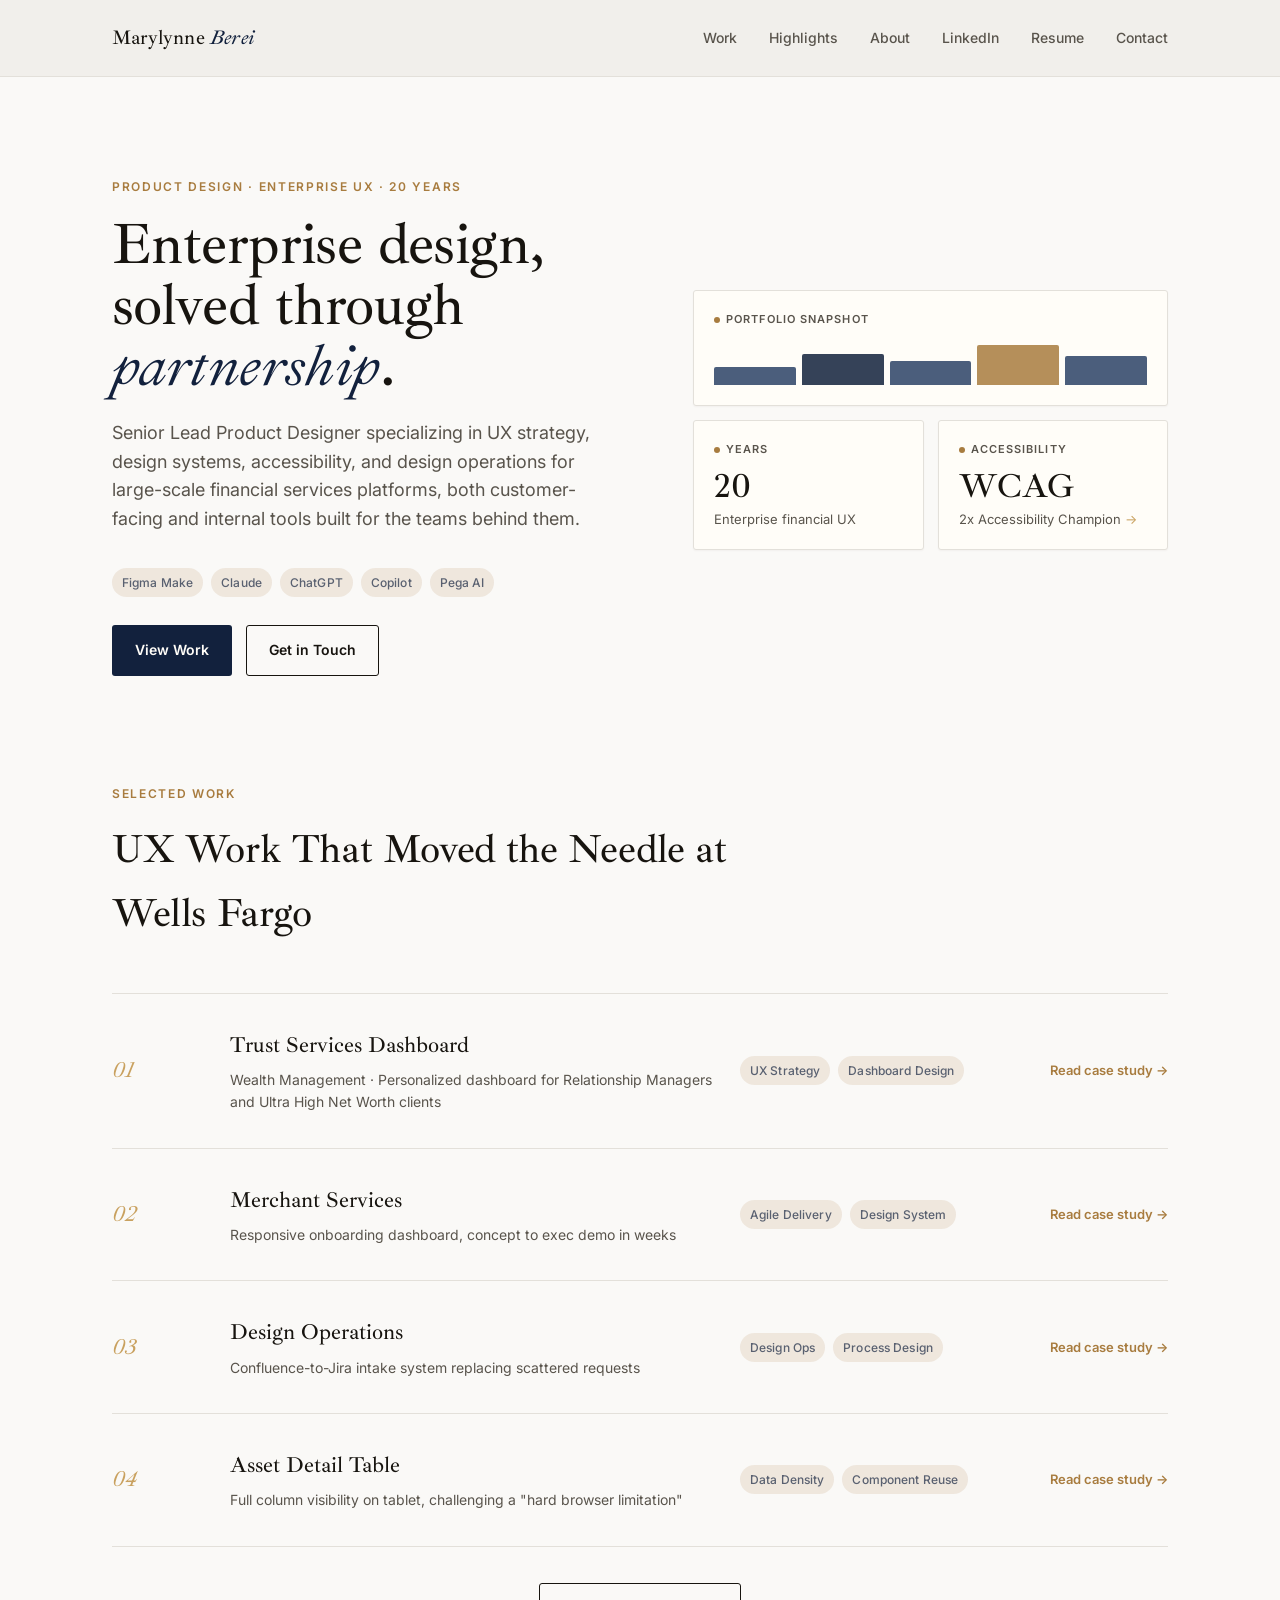
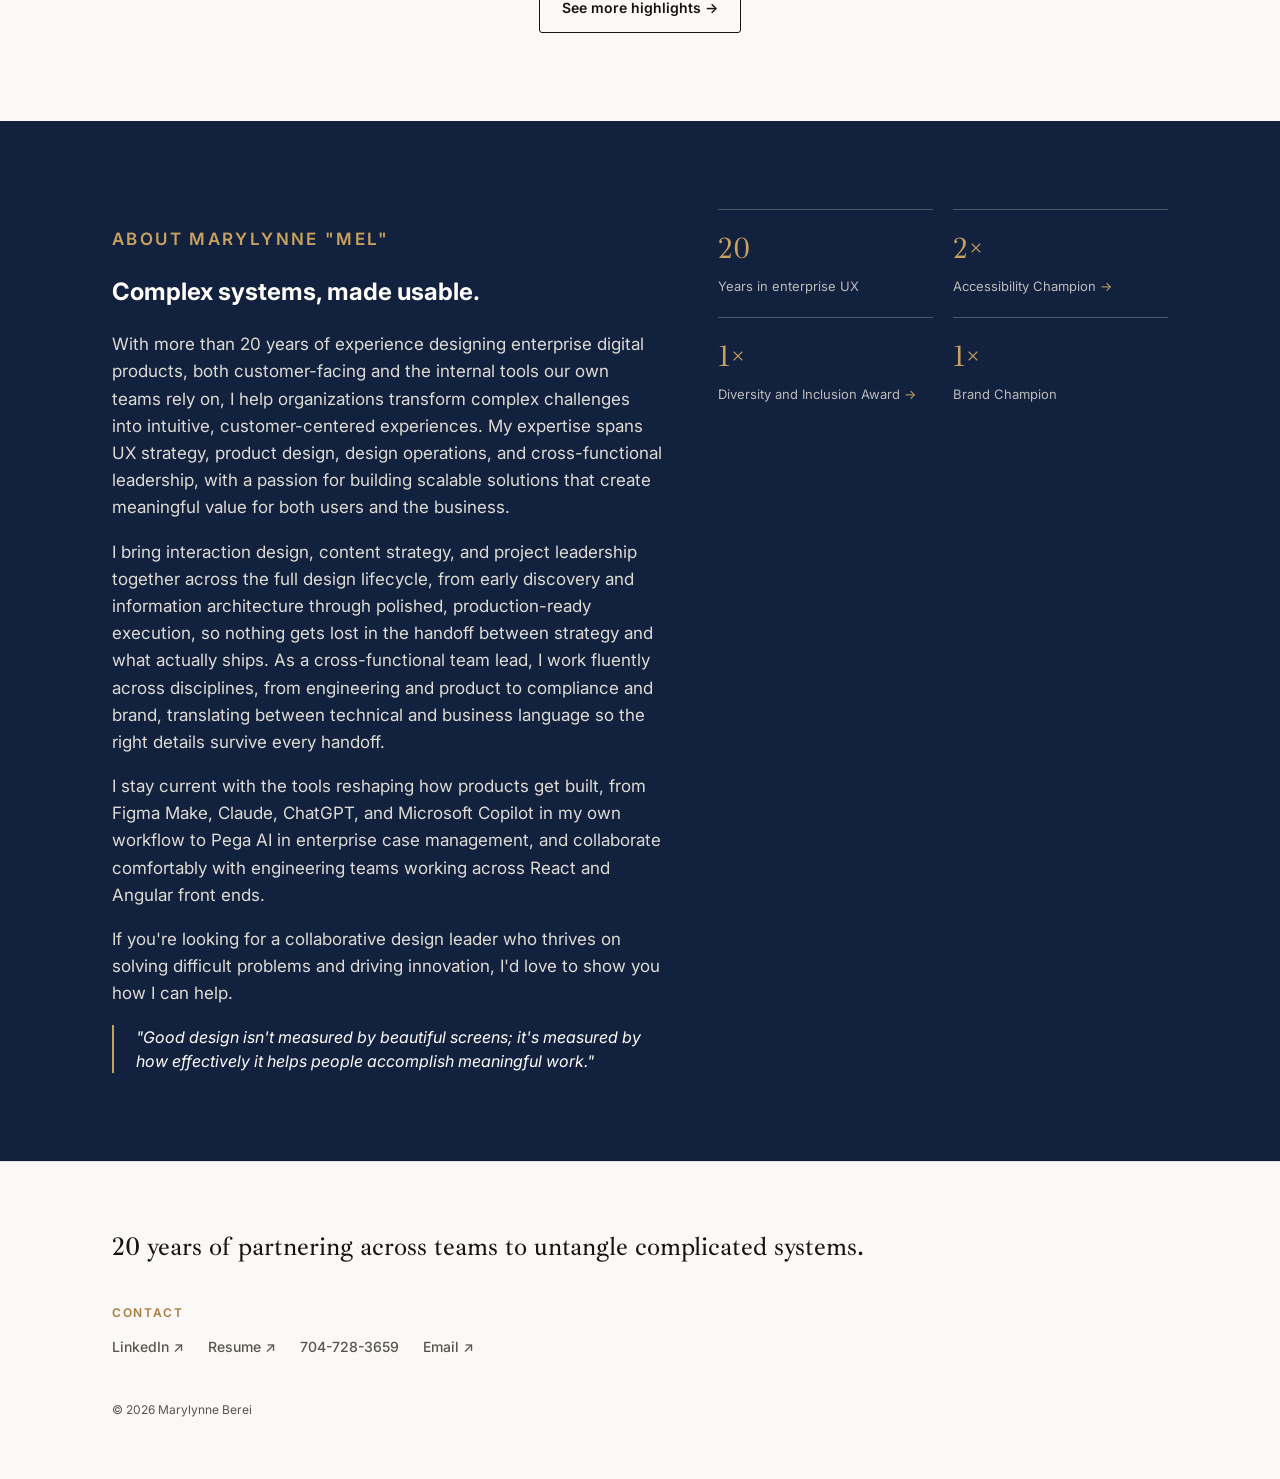
==== index.html @ a60753e9 "Add files via upload" ====
<!doctype html>
<html lang="en">
<head>
<meta charset="utf-8">
<meta name="viewport" content="width=device-width, initial-scale=1">
<title>Marylynne Berei · Product Design · Enterprise UX</title>
<meta name="description" content="Marylynne Berei, Senior Lead Product Designer, 20 years in enterprise financial services UX. Wells Fargo, design systems, accessibility, design operations.">
<link rel="stylesheet" href="styles.css">
<script data-goatcounter="https://melberei.goatcounter.com/count" async src="//gc.zgo.at/count.js"></script>
</head>
<body>

<header class="site-header">
  <div class="wrap">
    <a class="brand" href="index.html">Marylynne <span>Berei</span></a>
    <button class="nav-toggle" id="navToggle" aria-label="Toggle menu" aria-expanded="false">
      <span></span><span></span><span></span>
    </button>
    <nav>
      <ul class="nav">
        <li><a href="index.html#work">Work</a></li>
        <li><a href="more-work.html">Highlights</a></li>
        <li><a href="index.html#about">About</a></li>
        <li><a href="https://www.linkedin.com/in/melberei26" target="_blank" rel="noopener">LinkedIn</a></li>
        <li><a href="Berei-Resume-2026.pdf" target="_blank" rel="noopener">Resume</a></li>
        <li><a href="contact.html">Contact</a></li>
      </ul>
    </nav>
  </div>
</header>

<main>

  <section class="hero">
    <div class="wrap">
      <div>
        <p class="eyebrow hero-eyebrow">Product Design · Enterprise UX · 20 Years</p>
        <h1>Enterprise design, solved through <em>partnership</em>.</h1>
        <p class="lede">Senior Lead Product Designer specializing in UX strategy, design systems, accessibility, and design operations for large-scale financial services platforms, both customer-facing and internal tools built for the teams behind them.</p>
        <div style="display:flex; flex-wrap:wrap; gap:8px; margin-bottom:28px;">
          <span class="tag">Figma Make</span>
          <span class="tag">Claude</span>
          <span class="tag">ChatGPT</span>
          <span class="tag">Copilot</span>
          <span class="tag">Pega AI</span>
        </div>
        <div class="hero-actions">
          <a class="btn btn-primary" href="index.html#work">View Work</a>
          <a class="btn btn-ghost" href="mailto:melb122@gmail.com">Get in Touch</a>
        </div>
      </div>

      <div class="tile-board" aria-hidden="true">
        <div class="tile tile-wide">
          <div class="tile-label"><span class="tile-dot"></span> Portfolio Snapshot</div>
          <div class="tile-bars">
            <span></span><span></span><span></span><span></span><span></span>
          </div>
        </div>
        <div class="tile">
          <div class="tile-label"><span class="tile-dot"></span> Years</div>
          <div class="tile-stat">20</div>
          <div class="tile-sub">Enterprise financial UX</div>
        </div>
        <a class="tile" href="accessibility-champion.html" style="text-decoration:none; color:inherit; display:block;">
          <div class="tile-label"><span class="tile-dot"></span> Accessibility</div>
          <div class="tile-stat">WCAG</div>
          <div class="tile-sub">2x Accessibility Champion <span style="color:var(--brass-light);">→</span></div>
        </a>
      </div>
    </div>
  </section>

  <section id="work" style="padding-top:40px;">
    <div class="wrap">
      <div class="section-head">
        <p class="eyebrow">Selected Work</p>
        <h2>UX Work That Moved the Needle at Wells Fargo</h2>
      </div>

      <div class="work-list">
        <a class="work-row" href="ifs-dash.html">
          <span class="work-num">01</span>
          <span class="work-title">Trust Services Dashboard
            <small>Wealth Management · Personalized dashboard for Relationship Managers and Ultra High Net Worth clients</small>
          </span>
          <span class="work-tags">
            <span class="tag">UX Strategy</span>
            <span class="tag">Dashboard Design</span>
          </span>
          <span class="work-cta">Read case study →</span>
        </a>

        <a class="work-row" href="merchant-services.html">
          <span class="work-num">02</span>
          <span class="work-title">Merchant Services
            <small>Responsive onboarding dashboard, concept to exec demo in weeks</small>
          </span>
          <span class="work-tags">
            <span class="tag">Agile Delivery</span>
            <span class="tag">Design System</span>
          </span>
          <span class="work-cta">Read case study →</span>
        </a>

        <a class="work-row" href="design-ops.html">
          <span class="work-num">03</span>
          <span class="work-title">Design Operations
            <small>Confluence-to-Jira intake system replacing scattered requests</small>
          </span>
          <span class="work-tags">
            <span class="tag">Design Ops</span>
            <span class="tag">Process Design</span>
          </span>
          <span class="work-cta">Read case study →</span>
        </a>

        <a class="work-row" href="ifs-asset-table.html">
          <span class="work-num">04</span>
          <span class="work-title">Asset Detail Table
            <small>Full column visibility on tablet, challenging a "hard browser limitation"</small>
          </span>
          <span class="work-tags">
            <span class="tag">Data Density</span>
            <span class="tag">Component Reuse</span>
          </span>
          <span class="work-cta">Read case study →</span>
        </a>
      </div>

      <div style="text-align:center; margin-top:36px;">
        <a class="btn btn-ghost" href="more-work.html">See more highlights →</a>
      </div>
    </div>
  </section>

  <section class="about" id="about">
    <div class="wrap about-grid">
      <div>
        <p class="eyebrow">About Marylynne "Mel"</p>
        <h2>Complex systems, made usable.</h2>
        <p>With more than 20 years of experience designing enterprise digital products, both customer-facing and the internal tools our own teams rely on, I help organizations transform complex challenges into intuitive, customer-centered experiences. My expertise spans UX strategy, product design, design operations, and cross-functional leadership, with a passion for building scalable solutions that create meaningful value for both users and the business.</p>
        <p>I bring interaction design, content strategy, and project leadership together across the full design lifecycle, from early discovery and information architecture through polished, production-ready execution, so nothing gets lost in the handoff between strategy and what actually ships. As a cross-functional team lead, I work fluently across disciplines, from engineering and product to compliance and brand, translating between technical and business language so the right details survive every handoff.</p>
        <p>I stay current with the tools reshaping how products get built, from Figma Make, Claude, ChatGPT, and Microsoft Copilot in my own workflow to Pega AI in enterprise case management, and collaborate comfortably with engineering teams working across React and Angular front ends.</p>
        <p>If you're looking for a collaborative design leader who thrives on solving difficult problems and driving innovation, I'd love to show you how I can help.</p>
        <blockquote style="font-family:var(--font-body); font-style:italic; font-weight:400;">"Good design isn't measured by beautiful screens; it's measured by how effectively it helps people accomplish meaningful work."</blockquote>
      </div>
      <div class="stat-list">
        <div class="stat"><div class="num">20</div><div class="label">Years in enterprise UX</div></div>
        <div class="stat"><a href="accessibility-champion.html" style="text-decoration:none; color:inherit; display:block;"><div class="num">2×</div><div class="label">Accessibility Champion <span style="color:var(--brass-light);">→</span></div></a></div>
        <div class="stat"><a href="diversity-kitchen.html" style="text-decoration:none; color:inherit; display:block;"><div class="num">1×</div><div class="label">Diversity and Inclusion Award <span style="color:var(--brass-light);">→</span></div></a></div>
        <div class="stat"><div class="num">1×</div><div class="label">Brand Champion</div></div>
      </div>
    </div>
  </section>

</main>

<footer id="contact">
  <div class="wrap">
    <div class="footer-grid">
      <div class="footer-cta">
        <h3>20 years of partnering across teams to untangle complicated systems.</h3>
      </div>
      <div>
        <p class="eyebrow" style="margin-bottom:12px;">Contact</p>
        <ul class="footer-links">
          <li><a href="https://www.linkedin.com/in/melberei26" target="_blank" rel="noopener">LinkedIn ↗</a></li>
          <li><a href="Berei-Resume-2026.pdf" target="_blank" rel="noopener">Resume ↗</a></li>
          <li><a href="tel:+17047283659">704-728-3659</a></li>
          <li><a href="mailto:melb122@gmail.com">Email ↗</a></li>
        </ul>
      </div>
    </div>
    <p class="copyright">© 2026 Marylynne Berei</p>
  </div>
</footer>

<script>
  document.getElementById('navToggle').addEventListener('click', function() {
    var nav = document.querySelector('.nav');
    var isOpen = nav.classList.toggle('nav-open');
    this.classList.toggle('open', isOpen);
    this.setAttribute('aria-expanded', isOpen);
  });
</script>
</body>
</html>
---- styles.css ----
/* ===========================================================
   Marylynne Berei — Portfolio
   Palette: paper #F4EFE4, ink #2B2620, brass #A87C3F,
            brass-light #C9A15F, teal #1F5C57, teal-light #3D7A73
   Type: Ibarra Real Nova (display) + Inter (body/utility)
   =========================================================== */

@import url('https://fonts.googleapis.com/css2?family=Ibarra+Real+Nova:ital,wght@0,400;0,500;0,600;0,700;1,400;1,500&family=Inter:ital,wght@0,400;0,500;0,600;0,700;1,400&display=swap');

:root{
  --paper: #FAF9F7;
  --paper-deep: #F0EEEA;
  --ink: #17140F;
  --ink-soft: #59544C;
  --brass: #A87C3F;
  --brass-light: #C9A15F;
  --teal: #12213D;
  --teal-light: #2C4267;
  --hairline: #E3E0DA;
  --white: #FFFDF8;

  --font-display: 'Ibarra Real Nova', serif;
  --font-body: 'Inter', -apple-system, BlinkMacSystemFont, sans-serif;

  --radius: 3px;
  --max-w: 1120px;
}

*{ box-sizing: border-box; }

html{ scroll-behavior: smooth; }

body{
  margin: 0;
  background: var(--paper);
  color: var(--ink);
  font-family: var(--font-body);
  font-size: 16px;
  line-height: 1.6;
  -webkit-font-smoothing: antialiased;
}

a{ color: inherit; }

img{ max-width: 100%; display: block; }

.wrap{
  max-width: var(--max-w);
  margin: 0 auto;
  padding: 0 32px;
  width: 100%;
}

@media (max-width: 480px){
  .wrap{ padding: 0 20px; }
}

/* -------------------- Utility type -------------------- */

.eyebrow{
  font-family: var(--font-body);
  font-size: 12px;
  font-weight: 600;
  letter-spacing: 0.14em;
  text-transform: uppercase;
  color: var(--brass);
}

/* -------------------- Header -------------------- */

.site-header{
  position: sticky;
  top: 0;
  z-index: 50;
  background: rgba(240,238,234,0.92);
  backdrop-filter: saturate(140%) blur(6px);
  border-bottom: 1px solid var(--hairline);
}

.site-header .wrap{
  display: flex;
  align-items: center;
  justify-content: space-between;
  height: 76px;
}

.brand{
  font-family: var(--font-display);
  font-weight: 500;
  font-size: 20px;
  text-decoration: none;
  letter-spacing: 0.01em;
}

.brand span{ color: var(--teal); font-style: italic; }

.nav{
  display: flex;
  gap: 32px;
  list-style: none;
  margin: 0;
  padding: 0;
}

.nav a{
  text-decoration: none;
  font-size: 14px;
  font-weight: 500;
  color: var(--ink-soft);
  border-bottom: 1px solid transparent;
  padding-bottom: 3px;
  transition: color .15s ease, border-color .15s ease;
}

.nav a:hover, .nav a.active{
  color: var(--teal);
  border-bottom-color: var(--brass);
}

.nav-toggle{
  display: none;
  flex-direction: column;
  justify-content: center;
  gap: 5px;
  width: 32px;
  height: 32px;
  background: none;
  border: none;
  cursor: pointer;
  padding: 0;
}

.nav-toggle span{
  display: block;
  height: 2px;
  width: 100%;
  background: var(--ink);
  border-radius: 2px;
  transition: transform .2s ease, opacity .2s ease;
}

.nav-toggle.open span:nth-child(1){ transform: translateY(7px) rotate(45deg); }
.nav-toggle.open span:nth-child(2){ opacity: 0; }
.nav-toggle.open span:nth-child(3){ transform: translateY(-7px) rotate(-45deg); }

@media (max-width: 760px){
  .nav-toggle{ display: flex; }

  .nav{
    display: none;
    position: absolute;
    top: 76px;
    left: 0;
    right: 0;
    flex-direction: column;
    gap: 0;
    background: var(--paper);
    padding: 8px 32px 20px;
    border-bottom: 1px solid var(--hairline);
    box-shadow: 0 16px 32px -16px rgba(23,20,15,0.2);
  }

  .nav.nav-open{ display: flex; }

  .nav li{ width: 100%; }

  .nav a{
    display: block;
    padding: 15px 0;
    border-bottom: 1px solid var(--hairline);
    font-size: 15px;
  }

  .nav li:last-child a{ border-bottom: none; }
}

/* -------------------- Hero -------------------- */

.hero{
  padding: 88px 0 56px;
  position: relative;
  overflow: hidden;
}

.hero .wrap{
  display: grid;
  grid-template-columns: 1.05fr 0.95fr;
  gap: 56px;
  align-items: center;
}

@media (max-width: 900px){
  .hero .wrap{ grid-template-columns: 1fr; }
  .hero{ padding: 56px 0 64px; }
}

.hero-eyebrow{ margin-bottom: 18px; }

.hero h1{
  font-family: var(--font-display);
  font-weight: 500;
  font-size: clamp(38px, 5.2vw, 58px);
  line-height: 1.05;
  margin: 0 0 22px;
  letter-spacing: -0.01em;
}

.hero h1 em{
  font-style: italic;
  color: var(--teal);
  font-weight: 400;
}

.hero p.lede{
  font-size: 18px;
  color: var(--ink-soft);
  max-width: 46ch;
  margin: 0 0 34px;
}

.hero-actions{
  display: flex;
  gap: 14px;
  flex-wrap: wrap;
}

.btn{
  display: inline-flex;
  align-items: center;
  gap: 8px;
  padding: 13px 22px;
  border-radius: var(--radius);
  font-size: 14px;
  font-weight: 600;
  text-decoration: none;
  border: 1px solid transparent;
  transition: transform .15s ease, background .15s ease, border-color .15s ease;
}

.btn-primary{
  background: var(--teal);
  color: var(--white);
}
.btn-primary:hover{ background: var(--teal-light); transform: translateY(-1px); }

.btn-ghost{
  border-color: var(--ink);
  color: var(--ink);
}
.btn-ghost:hover{ border-color: var(--brass); color: var(--brass); transform: translateY(-1px); }

/* -------------------- Dashboard tile motif -------------------- */

.tile-board{
  position: relative;
  display: grid;
  grid-template-columns: repeat(2, 1fr);
  gap: 14px;
}

.tile{
  background: var(--white);
  border: 1px solid var(--hairline);
  border-radius: var(--radius);
  padding: 20px;
  box-shadow: 0 1px 2px rgba(43,38,32,0.04);
}

.tile-wide{ grid-column: span 2; }

.tile .tile-label{
  font-size: 11px;
  font-weight: 600;
  letter-spacing: 0.1em;
  text-transform: uppercase;
  color: var(--ink-soft);
  margin-bottom: 10px;
  display: flex;
  align-items: center;
  gap: 6px;
}

.tile .tile-dot{
  width: 6px; height: 6px; border-radius: 50%;
  background: var(--brass);
  display: inline-block;
}

.tile .tile-stat{
  font-family: var(--font-display);
  font-size: 34px;
  line-height: 1;
  font-weight: 500;
  color: var(--ink);
}

.tile .tile-sub{
  font-size: 13px;
  color: var(--ink-soft);
  margin-top: 6px;
}

.tile-bars{
  display: flex;
  align-items: flex-end;
  gap: 6px;
  height: 44px;
  margin-top: 12px;
}
.tile-bars span{
  flex: 1;
  background: var(--teal-light);
  border-radius: 2px 2px 0 0;
  opacity: 0.85;
}

.tile:nth-child(1) .tile-bars span:nth-child(1){ height: 40%; }
.tile:nth-child(1) .tile-bars span:nth-child(2){ height: 70%; background: var(--teal); }
.tile:nth-child(1) .tile-bars span:nth-child(3){ height: 55%; }
.tile:nth-child(1) .tile-bars span:nth-child(4){ height: 90%; background: var(--brass); }
.tile:nth-child(1) .tile-bars span:nth-child(5){ height: 65%; }

/* -------------------- Section shell -------------------- */

section{ padding: 88px 0; }

.section-head{
  max-width: 640px;
  margin: 0 0 48px;
}

.section-head h2{
  font-family: var(--font-display);
  font-weight: 500;
  font-size: clamp(28px, 3.4vw, 40px);
  margin: 14px 0 0;
  letter-spacing: -0.01em;
}

/* -------------------- Work grid -------------------- */

.work-list{
  display: flex;
  flex-direction: column;
  border-top: 1px solid var(--hairline);
}

.work-row{
  display: grid;
  grid-template-columns: 90px 1fr 260px 140px;
  gap: 28px;
  align-items: center;
  padding: 34px 0;
  border-bottom: 1px solid var(--hairline);
  text-decoration: none;
  color: inherit;
  transition: background .15s ease;
}

.work-row:hover{ background: var(--paper-deep); }

.work-num{
  font-family: var(--font-display);
  font-style: italic;
  color: var(--brass-light);
  font-size: 22px;
}

.work-title{
  font-family: var(--font-display);
  font-size: 22px;
  font-weight: 500;
}

.work-title small{
  display: block;
  font-family: var(--font-body);
  font-weight: 400;
  font-size: 14px;
  color: var(--ink-soft);
  margin-top: 6px;
}

.work-tags{
  display: flex;
  flex-wrap: wrap;
  gap: 8px;
}

.tag{
  font-size: 12px;
  font-weight: 500;
  letter-spacing: 0.01em;
  color: rgba(18,33,61,0.68);
  background: rgba(168,124,63,0.14);
  border-radius: 20px;
  padding: 5px 10px;
}

.work-cta{
  justify-self: end;
  font-size: 13px;
  font-weight: 600;
  color: var(--brass);
}

@media (max-width: 760px){
  .work-row{ grid-template-columns: 1fr; gap: 8px; padding: 26px 0; }
  .work-cta{ justify-self: start; }
}

/* -------------------- About -------------------- */

.about{
  background: var(--teal);
  color: var(--paper);
}

.about .eyebrow{ color: var(--brass-light); }

.about h2{ color: var(--white); }

.about-grid{
  display: grid;
  grid-template-columns: 1.1fr 0.9fr;
  gap: 56px;
  align-items: start;
}

@media (max-width: 900px){
  .about-grid{ grid-template-columns: 1fr; }
}

.about p{
  font-size: 17px;
  color: rgba(244,239,228,0.9);
}

.about blockquote{
  margin: 0;
  padding-left: 22px;
  border-left: 2px solid var(--brass-light);
  font-family: var(--font-display);
  font-style: italic;
  font-size: 16px;
  line-height: 1.5;
  color: var(--white);
}

.stat-list{
  display: grid;
  grid-template-columns: 1fr 1fr;
  gap: 20px;
}

.stat{
  border-top: 1px solid rgba(244,239,228,0.25);
  padding-top: 14px;
}

.stat .num{
  font-family: var(--font-display);
  font-size: 30px;
  color: var(--brass-light);
}

.stat .label{
  font-size: 13px;
  color: rgba(244,239,228,0.75);
  margin-top: 4px;
}

/* -------------------- Footer -------------------- */

footer{
  padding: 56px 0 48px;
  border-top: 1px solid var(--hairline);
}

.footer-grid{
  display: flex;
  justify-content: space-between;
  align-items: flex-end;
  flex-wrap: wrap;
  gap: 24px;
}

.footer-cta h3{
  font-family: var(--font-display);
  font-weight: 500;
  font-size: 26px;
  margin: 8px 0 0;
}

.footer-links{
  display: flex;
  gap: 24px;
  list-style: none;
  padding: 0;
  margin: 0;
}

.footer-links a{
  text-decoration: none;
  font-size: 14px;
  font-weight: 500;
  color: var(--ink-soft);
}
.footer-links a:hover{ color: var(--teal); }

.copyright{
  margin-top: 40px;
  font-size: 12px;
  color: var(--ink-soft);
}

/* -------------------- Case study page -------------------- */

.cs-hero{
  padding: 64px 0 48px;
  border-bottom: 1px solid var(--hairline);
}

.cs-hero .eyebrow{ margin-bottom: 16px; }

.cs-hero h1{
  font-family: var(--font-display);
  font-weight: 500;
  font-size: clamp(32px, 4.6vw, 48px);
  margin: 0 0 20px;
  max-width: 18ch;
}

.cs-meta{
  display: flex;
  gap: 40px;
  flex-wrap: wrap;
  margin-top: 32px;
}

.cs-meta div{ min-width: 120px; }

.cs-meta .label{
  font-size: 11px;
  font-weight: 600;
  letter-spacing: 0.08em;
  text-transform: uppercase;
  color: var(--ink-soft);
  margin-bottom: 6px;
}

.cs-meta .value{
  font-size: 15px;
  font-weight: 500;
}

.cs-body{
  max-width: 720px;
  margin: 0 auto;
  padding: 56px 32px;
}

@media (max-width: 480px){
  .cs-body{ padding: 40px 20px; }
}

.cs-body h2{
  font-family: var(--font-display);
  font-weight: 500;
  font-size: 26px;
  margin: 44px 0 16px;
}

.cs-body h2:first-child{ margin-top: 0; }

.highlight-heading{
  font-family: var(--font-display);
  font-weight: 500;
  font-size: 26px;
  margin: 64px 0 6px;
}

.highlight-subtitle{
  font-size: 15px;
  font-weight: 600;
  color: var(--ink);
  margin: 0 0 16px;
  line-height: 1.4;
}

@media (max-width: 640px){
  .highlight-heading{ margin-top: 48px; font-size: 23px; }
  .cs-body p{ font-size: 16px; line-height: 1.7; }
}

/* -------------------- Numbered process blocks -------------------- */

.pb-grid{
  display: flex;
  flex-direction: column;
  gap: 24px;
}

.pb-block{
  background: var(--white);
  border: 1px solid var(--hairline);
  border-radius: var(--radius);
  padding: 28px 26px;
  box-shadow: 0 4px 14px -10px rgba(23,20,15,0.15);
  margin: 0;
}

.pb-num{
  font-family: var(--font-display);
  font-style: italic;
  font-weight: 500;
  font-size: 32px;
  color: var(--brass-light);
  line-height: 1;
  margin-bottom: 14px;
}

.pb-content h2{
  font-family: var(--font-display);
  font-weight: 500;
  font-size: 22px;
  margin: 0 0 14px;
}

.pb-content p{
  font-size: 15.5px;
  color: var(--ink-soft);
  line-height: 1.7;
  margin: 0 0 16px;
}

.pb-content p:last-child{ margin-bottom: 0; }

@media (max-width: 760px){
  .pb-grid{ grid-template-columns: 1fr; gap: 20px; }
  .pb-num{ font-size: 28px; }
}

.cs-body p{
  font-size: 17px;
  color: var(--ink-soft);
  margin: 0 0 18px;
}

.pull-tile{
  background: var(--white);
  border: 1px solid var(--hairline);
  border-left: 3px solid var(--brass);
  border-radius: var(--radius);
  padding: 24px 26px;
  margin: 32px 0;
}

.pull-tile .tile-label{
  font-size: 11px;
  font-weight: 600;
  letter-spacing: 0.1em;
  text-transform: uppercase;
  color: var(--teal);
  margin-bottom: 8px;
}

.pull-tile p{ margin: 0; color: var(--ink); font-size: 16px; }

.cs-nav{
  display: flex;
  justify-content: space-between;
  padding: 40px 0 80px;
  border-top: 1px solid var(--hairline);
  margin-top: 40px;
}

.cs-nav a{
  text-decoration: none;
  font-weight: 600;
  font-size: 14px;
  color: var(--teal);
}

/* -------------------- Case study images -------------------- */

.cs-figure{
  margin: 36px 0;
}

.cs-figure img{
  width: 100%;
  border: 1px solid var(--hairline);
  border-radius: var(--radius);
  box-shadow: 0 12px 32px -18px rgba(23,20,15,0.35);
}

.cs-figure .caption{
  font-size: 13px;
  color: var(--ink-soft);
  margin-top: 10px;
}

.cs-detail-grid{
  display: grid;
  grid-template-columns: repeat(3, 1fr);
  gap: 16px;
  margin: 32px 0;
}

.cs-detail-grid figure{
  margin: 0;
}

.cs-detail-grid img{
  width: 100%;
  border: 1px solid var(--hairline);
  border-radius: var(--radius);
  box-shadow: 0 6px 16px -10px rgba(23,20,15,0.3);
}

.cs-detail-grid figcaption{
  font-size: 12px;
  color: var(--ink-soft);
  margin-top: 8px;
  text-align: center;
}

@media (max-width: 640px){
  .cs-detail-grid{ grid-template-columns: 1fr 1fr; }
}

/* -------------------- Tools used -------------------- */

.tools-used{
  margin: 40px 0 8px;
}

.tools-used .tile-label{
  font-size: 11px;
  font-weight: 600;
  letter-spacing: 0.1em;
  text-transform: uppercase;
  color: var(--ink-soft);
  margin-bottom: 16px;
}

.tools-row{
  display: flex;
  flex-wrap: wrap;
  gap: 14px;
}

.tools-row .tool-chip{
  display: flex;
  align-items: center;
  gap: 10px;
  background: var(--white);
  border: 1px solid var(--hairline);
  border-radius: 30px;
  padding: 8px 16px 8px 10px;
}

.tools-row .tool-chip img{
  width: 22px;
  height: 22px;
  object-fit: contain;
}

.tools-row .tool-chip span{
  font-size: 13px;
  font-weight: 500;
  color: var(--ink);
}

/* -------------------- Reduced motion -------------------- */

@media (prefers-reduced-motion: reduce){
  html{ scroll-behavior: auto; }
  *{ transition: none !important; }
}

/* -------------------- Focus visibility -------------------- */

a:focus-visible, button:focus-visible{
  outline: 2px solid var(--brass);
  outline-offset: 3px;
}
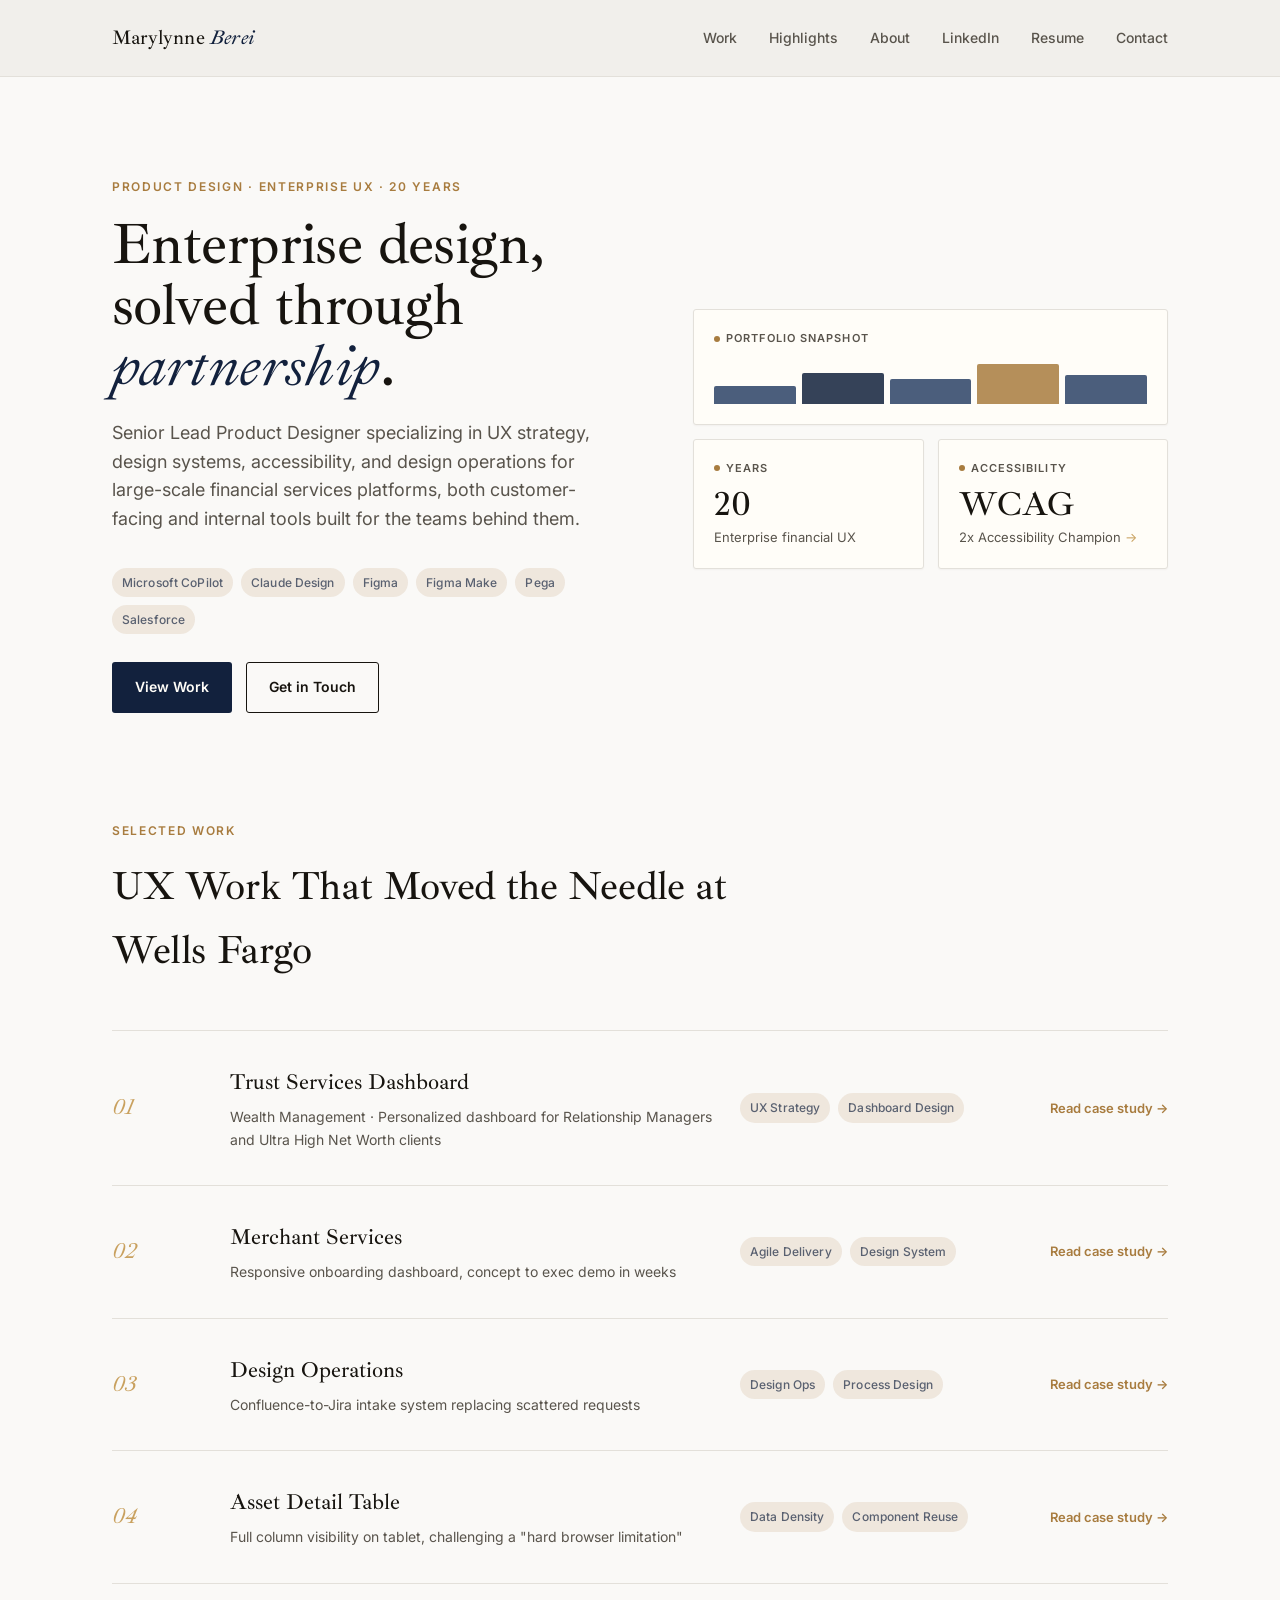
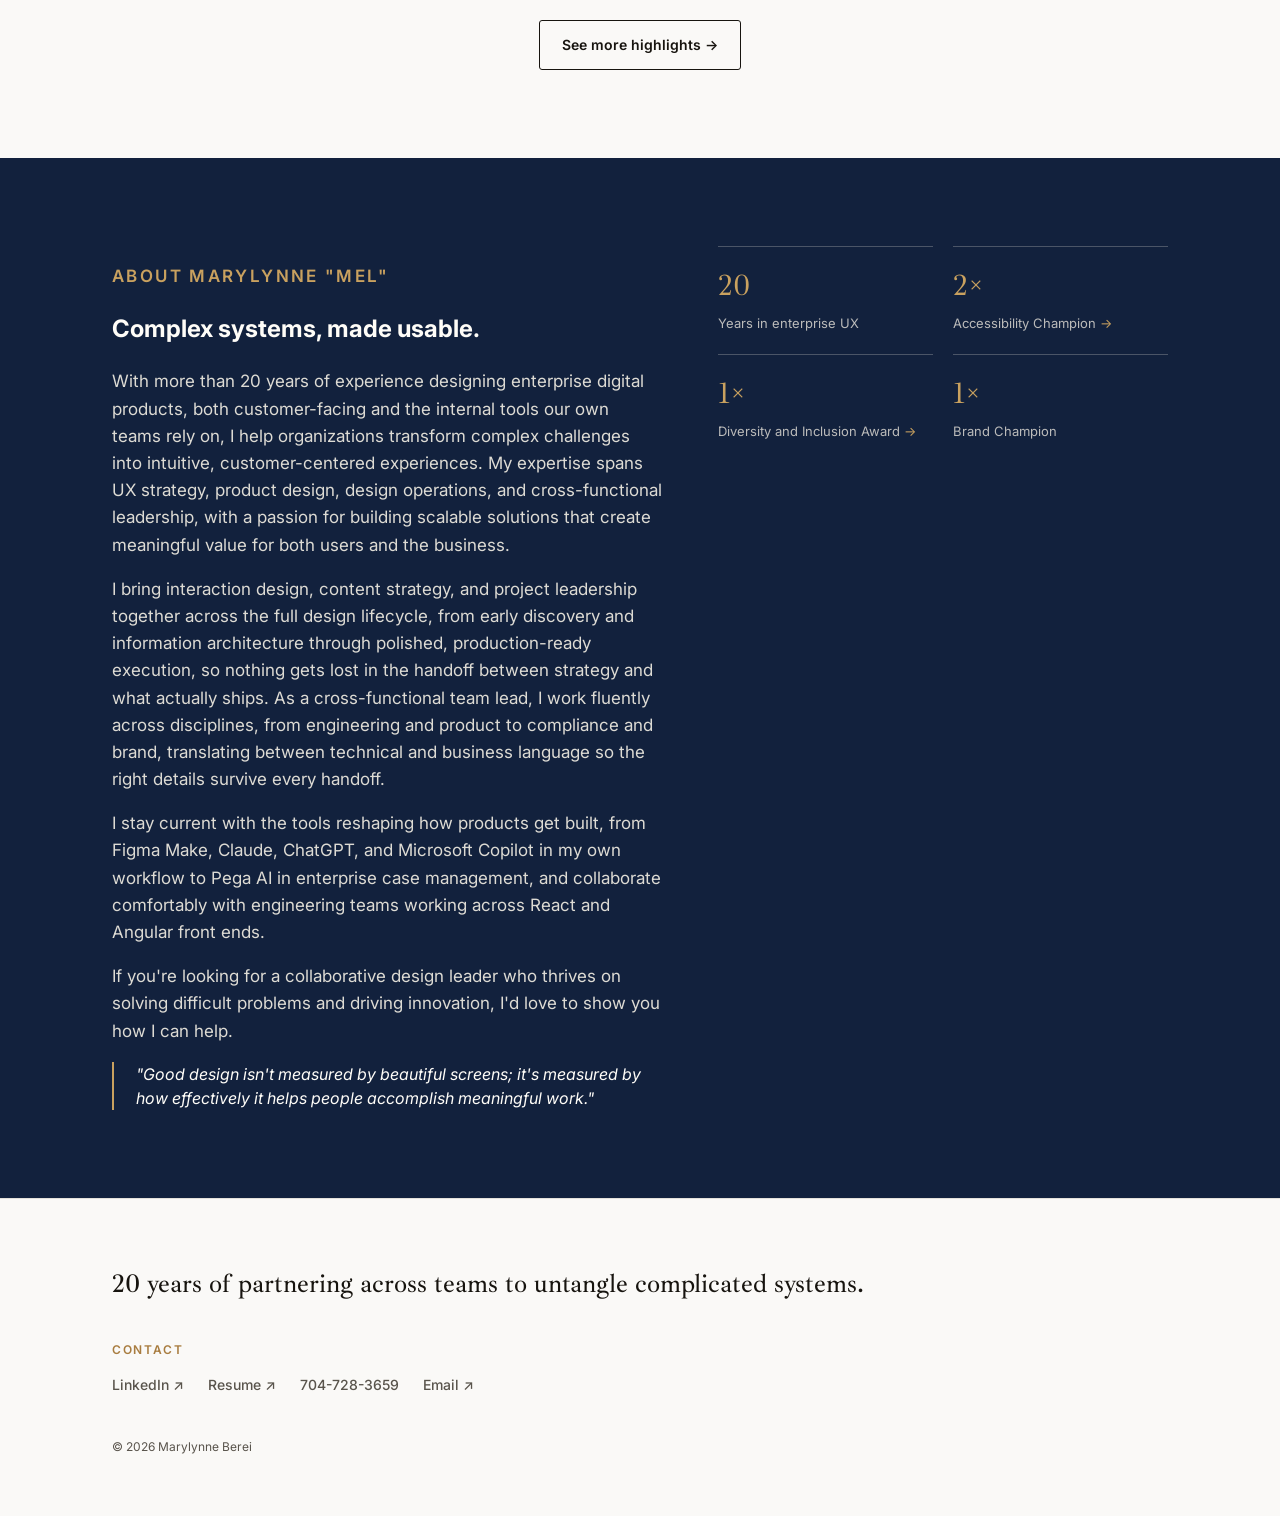
==== commit 3ce4d265: "Add files via upload" ====
--- a/index.html
+++ b/index.html
@@ -38,11 +38,12 @@
         <h1>Enterprise design, solved through <em>partnership</em>.</h1>
         <p class="lede">Senior Lead Product Designer specializing in UX strategy, design systems, accessibility, and design operations for large-scale financial services platforms, both customer-facing and internal tools built for the teams behind them.</p>
         <div style="display:flex; flex-wrap:wrap; gap:8px; margin-bottom:28px;">
+          <span class="tag">Microsoft CoPilot</span>
+          <span class="tag">Claude Design</span>
+          <span class="tag">Figma</span>
           <span class="tag">Figma Make</span>
-          <span class="tag">Claude</span>
-          <span class="tag">ChatGPT</span>
-          <span class="tag">Copilot</span>
-          <span class="tag">Pega AI</span>
+          <span class="tag">Pega</span>
+          <span class="tag">Salesforce</span>
         </div>
         <div class="hero-actions">
           <a class="btn btn-primary" href="index.html#work">View Work</a>
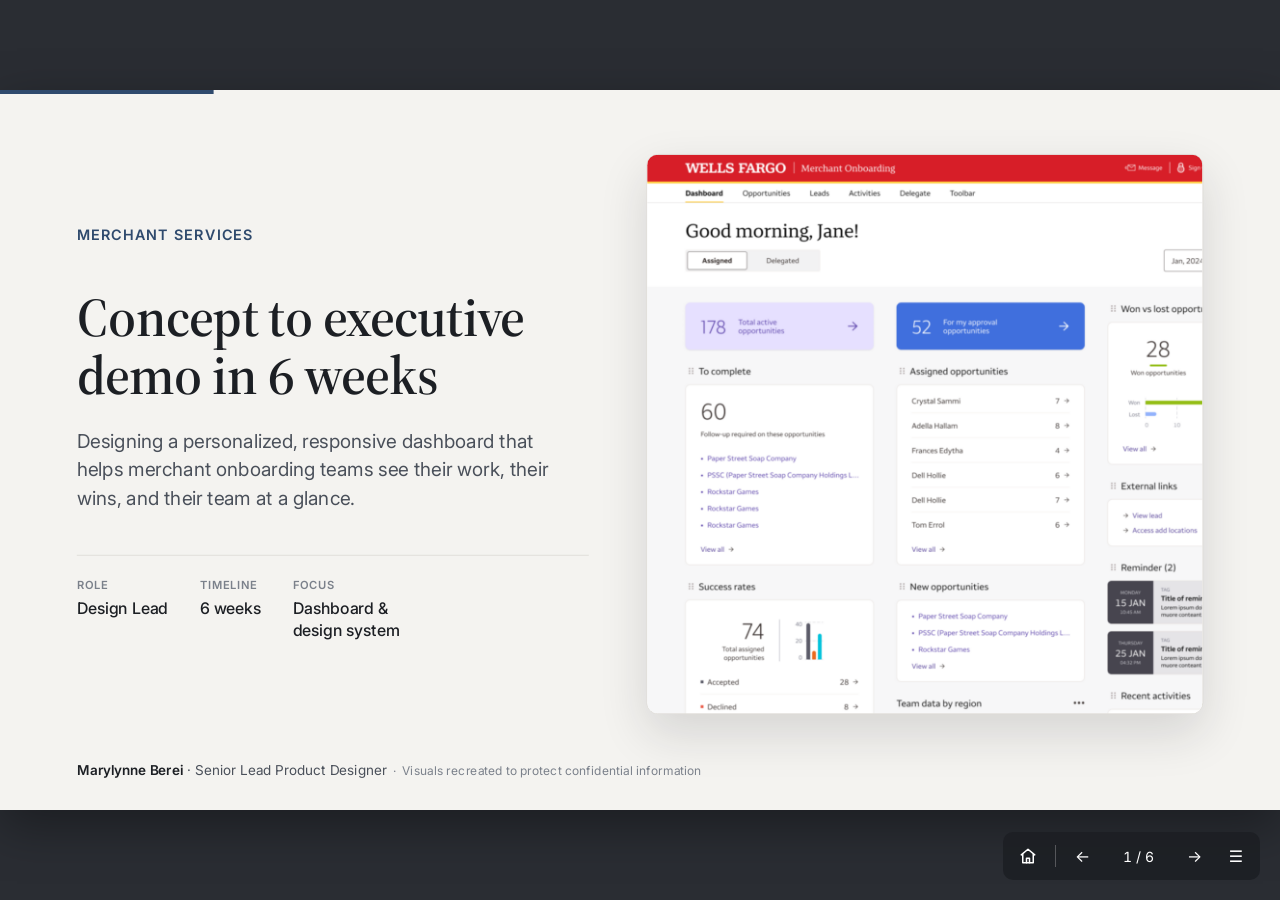
==== commit 00348536: "Add files via upload" ====
--- a/index.html
+++ b/index.html
@@ -3,187 +3,634 @@
 <head>
 <meta charset="utf-8">
 <meta name="viewport" content="width=device-width, initial-scale=1">
-<title>Marylynne Berei · Product Design · Enterprise UX</title>
-<meta name="description" content="Marylynne Berei, Senior Lead Product Designer, 20 years in enterprise financial services UX. Wells Fargo, design systems, accessibility, design operations.">
-<link rel="stylesheet" href="styles.css">
-<script data-goatcounter="https://melberei.goatcounter.com/count" async src="//gc.zgo.at/count.js"></script>
+<title>Merchant Services Case Study · Marylynne Berei</title>
+<link rel="preconnect" href="https://fonts.googleapis.com">
+<link rel="preconnect" href="https://fonts.gstatic.com" crossorigin>
+<link href="https://fonts.googleapis.com/css2?family=Inter:wght@400;500;600;700&family=Source+Serif+4:opsz,wght@8..60,500;8..60,600&display=swap" rel="stylesheet">
+<style>
+  :root {
+    --bg: #f4f3f0;
+    --surface: #ffffff;
+    --ink: #1c1f24;
+    --ink-soft: #4a505a;
+    --ink-faint: #7b818b;
+    --line: #dcdad4;
+    --accent: #2f4a6d;
+    --accent-soft: #e6ebf2;
+    --stage-w: 1600px;
+    --stage-h: 900px;
+  }
+  * { box-sizing: border-box; margin: 0; padding: 0; }
+  html, body { height: 100%; }
+  body {
+    background: #2a2d33;
+    color: var(--ink);
+    font-family: "Inter", system-ui, sans-serif;
+    overflow: hidden;
+    -webkit-font-smoothing: antialiased;
+  }
+
+  /* ---------- Stage: fixed 16:9 canvas scaled to fit any screen ---------- */
+  .viewport {
+    position: fixed; inset: 0;
+    overflow: hidden;
+  }
+  .stage {
+    width: var(--stage-w); height: var(--stage-h);
+    background: var(--bg);
+    position: absolute; left: 50%; top: 50%;
+    transform-origin: center center;
+    transform: translate(-50%, -50%);
+    box-shadow: 0 20px 60px rgba(0,0,0,.35);
+    overflow: hidden;
+  }
+  .slide {
+    position: absolute; inset: 0;
+    padding: 80px 96px 96px;
+    opacity: 0; visibility: hidden;
+    transition: opacity .35s ease;
+  }
+  .slide.active { opacity: 1; visibility: visible; }
+
+  /* ---------- Shared slide elements ---------- */
+  .eyebrow {
+    font-size: 18px; font-weight: 600; letter-spacing: .08em;
+    text-transform: uppercase; color: var(--accent);
+  }
+  h1, h2 {
+    font-family: "Source Serif 4", Georgia, serif;
+    font-weight: 600; color: var(--ink); letter-spacing: -.01em;
+  }
+  .footnote {
+    position: absolute; left: 96px; bottom: 40px;
+    font-size: 15px; color: var(--ink-faint);
+  }
+
+  /* ---------- Slide 1: Title ---------- */
+  .title-slide { display: grid; grid-template-columns: 640px 1fr; gap: 72px; align-items: center; }
+  .title-slide .brand { display: flex; align-items: center; gap: 20px; margin-bottom: 56px; }
+  .title-slide .brand img { height: 64px; width: auto; display: block; }
+  .title-slide .brand .divider { width: 1px; height: 40px; background: var(--line); }
+  .title-slide h1 { font-size: 68px; line-height: 1.06; margin: 18px 0 28px; }
+  .title-slide .sub { font-size: 24px; line-height: 1.5; color: var(--ink-soft); max-width: 600px; }
+  .meta {
+    display: grid; grid-template-columns: repeat(3, auto); gap: 40px;
+    margin-top: 52px; padding-top: 28px; border-top: 1px solid var(--line);
+    justify-content: start;
+  }
+  .meta dt { font-size: 14px; font-weight: 600; letter-spacing: .06em; text-transform: uppercase; color: var(--ink-faint); margin-bottom: 8px; }
+  .meta dd { font-size: 20px; font-weight: 500; color: var(--ink); line-height: 1.35; }
+  .hero-shot {
+    background: var(--surface);
+    border: 1px solid var(--line);
+    border-radius: 14px;
+    box-shadow: 0 24px 60px rgba(28,31,36,.14);
+    height: 700px; overflow: hidden;
+  }
+  .hero-shot img { width: 100%; display: block; }
+  .presenter { font-size: 17px; color: var(--ink-soft); }
+  .presenter strong { color: var(--ink); font-weight: 600; }
+
+
+  /* ---------- Shared content-slide layout ---------- */
+  .slide-head { margin-bottom: 44px; }
+  .slide-head h2 { font-size: 52px; line-height: 1.1; margin-top: 14px; max-width: 1200px; }
+  .card {
+    background: var(--surface); border: 1px solid var(--line);
+    border-radius: 14px; padding: 30px 34px;
+  }
+  .card h3 {
+    font-size: 15px; font-weight: 600; letter-spacing: .06em;
+    text-transform: uppercase; color: var(--ink-faint); margin-bottom: 18px;
+  }
+  .chips { display: flex; flex-wrap: wrap; gap: 10px; }
+  .chip {
+    font-size: 19px; font-weight: 500; color: var(--ink);
+    background: var(--bg); border: 1px solid var(--line);
+    padding: 9px 16px; border-radius: 999px;
+  }
+  .chip.me { background: var(--accent); border-color: var(--accent); color: #fff; }
+  .ticks { list-style: none; display: grid; gap: 14px; }
+  .ticks li { font-size: 20px; line-height: 1.4; color: var(--ink); padding-left: 30px; position: relative; }
+  .ticks li::before {
+    content: ""; position: absolute; left: 0; top: 9px;
+    width: 12px; height: 12px; border-radius: 3px; background: var(--accent);
+  }
+
+  /* ---------- Slide 2: Context ---------- */
+  .context-grid { display: grid; grid-template-columns: 1fr 1fr; gap: 24px; }
+  .context-grid .stack { display: grid; gap: 24px; align-content: start; }
+  .timeline { margin-top: 28px; position: relative; display: grid; grid-template-columns: repeat(4, 1fr); }
+  .timeline::before {
+    content: ""; position: absolute; left: 10px; right: 10px; top: 9px;
+    height: 2px; background: var(--line);
+  }
+  .tl-step { position: relative; padding-right: 24px; }
+  .tl-step .dot {
+    width: 20px; height: 20px; border-radius: 50%;
+    background: var(--surface); border: 3px solid var(--accent);
+    position: relative; margin-bottom: 16px;
+  }
+  .tl-step.end .dot { background: var(--accent); }
+  .tl-step .when { font-size: 15px; font-weight: 600; letter-spacing: .05em; text-transform: uppercase; color: var(--accent); margin-bottom: 6px; }
+  .tl-step .what { font-size: 19px; line-height: 1.4; color: var(--ink); }
+
+
+  /* ---------- Slide 3: Problem ---------- */
+  .problem-grid { display: grid; grid-template-columns: 640px 1fr; gap: 64px; align-items: start; }
+  .shot {
+    position: relative; background: var(--surface);
+    border: 1px solid var(--line); border-radius: 14px;
+    box-shadow: 0 24px 60px rgba(28,31,36,.14);
+    height: 600px; overflow: hidden;
+  }
+  .shot .frame { position: relative; }
+  .shot img { width: 100%; display: block; }
+  .shot-label { display: flex; align-items: center; gap: 14px; margin-bottom: 14px; font-size: 17px; color: var(--ink-soft); }
+  .tag {
+    background: var(--ink); color: #fff;
+    font-size: 14px; font-weight: 600; letter-spacing: .08em; text-transform: uppercase;
+    padding: 7px 12px; border-radius: 6px;
+  }
+  .pin {
+    position: absolute; transform: translate(-50%, -50%);
+    width: 34px; height: 34px; border-radius: 50%;
+    background: var(--accent); color: #fff; border: 3px solid #fff;
+    box-shadow: 0 4px 12px rgba(28,31,36,.3);
+    display: grid; place-items: center;
+    font-size: 16px; font-weight: 700;
+  }
+  .pains { list-style: none; display: grid; gap: 26px; counter-reset: pain; }
+  .pains li { display: grid; grid-template-columns: 44px 1fr; gap: 18px; align-items: start; }
+  .pains .num {
+    width: 40px; height: 40px; border-radius: 50%;
+    background: var(--accent); color: #fff;
+    display: grid; place-items: center; font-size: 18px; font-weight: 700;
+  }
+  .pains strong { display: block; font-size: 23px; font-weight: 600; color: var(--ink); margin-bottom: 4px; }
+  .pains p { font-size: 19px; line-height: 1.45; color: var(--ink-soft); }
+  .quote-line {
+    margin-top: 34px; padding-top: 24px; border-top: 1px solid var(--line);
+    font-family: "Source Serif 4", Georgia, serif; font-size: 25px; line-height: 1.4; color: var(--ink);
+  }
+
+
+  /* ---------- Slide 4: Business decision ---------- */
+  .lede { font-size: 22px; line-height: 1.5; color: var(--ink-soft); max-width: 1180px; margin-top: -22px; margin-bottom: 34px; }
+  .options { display: grid; grid-template-columns: 1fr 1fr; gap: 24px; }
+  .option { position: relative; }
+  .option.chosen { border: 2px solid var(--accent); box-shadow: 0 18px 44px rgba(47,74,109,.16); }
+  .option h4 { font-size: 26px; font-weight: 600; color: var(--ink); margin-bottom: 18px; }
+  .option .pill {
+    position: absolute; right: 28px; top: 28px;
+    font-size: 13px; font-weight: 700; letter-spacing: .08em; text-transform: uppercase;
+    padding: 6px 12px; border-radius: 999px;
+  }
+  .option.chosen .pill { background: var(--accent); color: #fff; }
+  .option.alt .pill { background: var(--bg); color: var(--ink-faint); border: 1px solid var(--line); }
+  .option.alt h4 { color: var(--ink-soft); }
+  .marks { list-style: none; display: grid; gap: 12px; }
+  .marks li { font-size: 20px; line-height: 1.4; padding-left: 34px; position: relative; color: var(--ink); }
+  .marks li::before { position: absolute; left: 0; top: 0; font-weight: 700; font-size: 20px; }
+  .marks.yes li::before { content: "\2713"; color: var(--accent); }
+  .marks.no li { color: var(--ink-soft); }
+  .marks.no li::before { content: "\2013"; color: var(--ink-faint); }
+  .flow { display: grid; grid-template-columns: 1fr 1fr 1fr; gap: 0; margin-top: 36px; padding-top: 28px; border-top: 1px solid var(--line); }
+  .flow-step { position: relative; padding: 0 40px 0 0; }
+  .flow-step:not(:last-child)::after {
+    content: "\2192"; position: absolute; right: 10px; top: 0;
+    font-size: 24px; color: var(--accent);
+  }
+  .flow-step .when { font-size: 15px; font-weight: 600; letter-spacing: .05em; text-transform: uppercase; color: var(--accent); margin-bottom: 6px; }
+  .flow-step .what { font-size: 19px; line-height: 1.4; color: var(--ink); }
+
+
+  /* ---------- Slide 5: Constraints ---------- */
+  .con-grid { display: grid; grid-template-columns: repeat(3, 1fr); gap: 22px; }
+  .con { padding: 26px 30px; }
+  .con .label { font-size: 14px; font-weight: 700; letter-spacing: .07em; text-transform: uppercase; color: var(--accent); margin-bottom: 10px; }
+  .con .hard { font-size: 22px; font-weight: 600; line-height: 1.3; color: var(--ink); margin-bottom: 12px; }
+  .con .how { font-size: 18px; line-height: 1.45; color: var(--ink-soft); padding-top: 12px; border-top: 1px solid var(--line); }
+  .signoff {
+    margin-top: 28px; display: flex; align-items: center; gap: 16px;
+    font-size: 20px; color: var(--ink);
+  }
+  .signoff .tag { flex: none; }
+
+
+  /* ---------- Slide 6: Setup (Confluence + Kanban mocks) ---------- */
+  .pipeline { display: flex; align-items: center; gap: 10px; margin: -14px 0 28px; flex-wrap: wrap; }
+  .pipeline .step { font-size: 17px; font-weight: 600; color: var(--ink); background: var(--surface); border: 1px solid var(--line); padding: 9px 16px; border-radius: 999px; }
+  .pipeline .step em { font-style: normal; display: inline-grid; place-items: center; width: 24px; height: 24px; border-radius: 50%; background: var(--accent); color: #fff; font-size: 13px; margin-right: 10px; vertical-align: 1px; }
+  .pipeline .arrow { color: var(--accent); font-size: 22px; }
+  .setup-grid { display: grid; grid-template-columns: 820px 1fr; gap: 24px; }
+  .win { background: var(--surface); border: 1px solid var(--line); border-radius: 12px; overflow: hidden; box-shadow: 0 18px 44px rgba(28,31,36,.12); height: 470px; display: flex; flex-direction: column; }
+  .win-bar { display: flex; align-items: center; gap: 10px; padding: 10px 14px; border-bottom: 1px solid var(--line); background: #fafaf8; font-size: 14px; color: var(--ink-soft); }
+  .win-bar .dots { display: flex; gap: 6px; }
+  .win-bar .dots i { width: 10px; height: 10px; border-radius: 50%; background: #d9d6cf; display: block; }
+  .win-bar b { color: var(--ink); font-weight: 600; }
+  .conf { display: grid; grid-template-columns: 230px 1fr; flex: 1; min-height: 0; }
+  .conf-side { background: #f6f7f9; border-right: 1px solid var(--line); padding: 16px 14px; font-size: 14.5px; }
+  .conf-side .space { display: flex; align-items: center; gap: 10px; font-weight: 700; color: var(--ink); margin-bottom: 14px; font-size: 15px; }
+  .conf-side .space span { width: 28px; height: 28px; border-radius: 6px; background: var(--accent); color: #fff; display: grid; place-items: center; font-size: 12px; }
+  .conf-side ul { list-style: none; display: grid; gap: 2px; }
+  .conf-side li { padding: 7px 10px; border-radius: 6px; color: var(--ink-soft); }
+  .conf-side li.on { background: var(--accent-soft); color: var(--accent); font-weight: 600; }
+  .conf-main { padding: 22px 26px; overflow: hidden; }
+  .conf-main .crumbs { font-size: 13px; color: var(--ink-faint); margin-bottom: 6px; }
+  .conf-main h5 { font-size: 24px; font-weight: 700; color: var(--ink); margin-bottom: 14px; }
+  .conf-row { display: grid; grid-template-columns: repeat(3, 1fr); gap: 10px; margin-bottom: 16px; }
+  .conf-tile { border: 1px solid var(--line); border-radius: 8px; padding: 10px 12px; font-size: 13.5px; color: var(--ink-soft); }
+  .conf-tile b { display: block; font-size: 15px; color: var(--ink); margin-bottom: 2px; }
+  .macro { border: 2px dashed #b9c5d6; border-radius: 10px; padding: 14px 16px; background: #f8fafc; }
+  .macro .mlabel { font-size: 12px; font-weight: 700; letter-spacing: .07em; text-transform: uppercase; color: var(--accent); margin-bottom: 10px; display: flex; justify-content: space-between; }
+  .macro .field { font-size: 14px; color: var(--ink-soft); margin-bottom: 8px; }
+  .macro .input { border: 1px solid var(--line); background: #fff; border-radius: 6px; padding: 8px 10px; font-size: 13.5px; color: var(--ink-faint); margin-top: 4px; }
+  .macro .btn { display: inline-block; margin-top: 4px; background: var(--accent); color: #fff; font-size: 13.5px; font-weight: 600; padding: 7px 14px; border-radius: 6px; }
+  .kanban { display: grid; grid-template-columns: repeat(4, 1fr); gap: 8px; padding: 14px; flex: 1; min-height: 0; background: #f6f7f9; }
+  .kcol h6 { font-size: 11.5px; font-weight: 700; letter-spacing: .06em; text-transform: uppercase; color: var(--ink-faint); margin: 2px 2px 8px; }
+  .kcard { background: #fff; border: 1px solid var(--line); border-radius: 7px; padding: 8px 9px; margin-bottom: 8px; font-size: 12.5px; line-height: 1.35; color: var(--ink); }
+  .kcard .k { display: flex; justify-content: space-between; margin-top: 6px; font-size: 11px; color: var(--ink-faint); }
+  .kcard .pri { font-weight: 700; }
+  .kcard .pri.h { color: #b4432f; } .kcard .pri.m { color: #9a6a12; }
+
+  /* ---------- Navigation chrome ---------- */
+  .progress { position: absolute; left: 0; top: 0; height: 5px; background: var(--accent); transition: width .35s ease; }
+  .controls {
+    position: fixed; right: 20px; bottom: 20px; z-index: 10;
+    display: flex; align-items: center; gap: 6px;
+    background: rgba(28,31,36,.86); color: #fff;
+    padding: 6px; border-radius: 10px;
+    font-size: 14px;
+  }
+  .controls button {
+    background: transparent; border: 0; color: #fff; cursor: pointer;
+    height: 36px; min-width: 36px; padding: 0 10px; border-radius: 7px;
+    font: inherit; font-size: 16px;
+  }
+  .controls button:hover, .controls button:focus-visible { background: rgba(255,255,255,.16); outline: none; }
+  .controls .sep { width: 1px; height: 22px; background: rgba(255,255,255,.25); margin: 0 2px; }
+  .controls .count { padding: 0 8px; font-variant-numeric: tabular-nums; min-width: 64px; text-align: center; }
+
+  .menu {
+    position: fixed; right: 20px; bottom: 72px; z-index: 11;
+    width: 320px; max-height: 70vh; overflow: auto;
+    background: #fff; color: var(--ink);
+    border-radius: 12px; box-shadow: 0 16px 48px rgba(0,0,0,.3);
+    padding: 8px; display: none;
+  }
+  .menu.open { display: block; }
+  .menu h3 { font-size: 13px; letter-spacing: .06em; text-transform: uppercase; color: var(--ink-faint); padding: 10px 12px 6px; }
+  .menu button {
+    display: flex; gap: 12px; width: 100%; text-align: left;
+    background: none; border: 0; padding: 10px 12px; border-radius: 8px;
+    font: inherit; font-size: 15px; color: var(--ink); cursor: pointer;
+  }
+  .menu button span { color: var(--ink-faint); min-width: 22px; font-variant-numeric: tabular-nums; }
+  .menu button:hover, .menu button:focus-visible { background: var(--accent-soft); outline: none; }
+  .menu button[aria-current="true"] { background: var(--accent-soft); font-weight: 600; }
+
+  @media print {
+    body { background: #fff; overflow: visible; }
+    .viewport { position: static; display: block; }
+    .stage { position: static; transform: none !important; box-shadow: none; overflow: visible; height: auto; background: none; }
+    .slide { position: relative; opacity: 1; visibility: visible; width: var(--stage-w); height: var(--stage-h); background: var(--bg); page-break-after: always; }
+    .controls, .menu, .progress { display: none; }
+    @page { size: 1600px 900px; margin: 0; }
+  }
+</style>
 </head>
 <body>
-
-<header class="site-header">
-  <div class="wrap">
-    <a class="brand" href="index.html">Marylynne <span>Berei</span></a>
-    <button class="nav-toggle" id="navToggle" aria-label="Toggle menu" aria-expanded="false">
-      <span></span><span></span><span></span>
-    </button>
-    <nav>
-      <ul class="nav">
-        <li><a href="index.html#work">Work</a></li>
-        <li><a href="more-work.html">Highlights</a></li>
-        <li><a href="index.html#about">About</a></li>
-        <li><a href="https://www.linkedin.com/in/melberei26" target="_blank" rel="noopener">LinkedIn</a></li>
-        <li><a href="Berei-Resume-2026.pdf" target="_blank" rel="noopener">Resume</a></li>
-        <li><a href="contact.html">Contact</a></li>
-      </ul>
-    </nav>
-  </div>
-</header>
-
-<main>
-
-  <section class="hero">
-    <div class="wrap">
-      <div>
-        <p class="eyebrow hero-eyebrow">Product Design · Enterprise UX · 20 Years</p>
-        <h1>Enterprise design, solved through <em>partnership</em>.</h1>
-        <p class="lede">Senior Lead Product Designer specializing in UX strategy, design systems, accessibility, and design operations for large-scale financial services platforms, both customer-facing and internal tools built for the teams behind them.</p>
-        <div style="display:flex; flex-wrap:wrap; gap:8px; margin-bottom:28px;">
-          <span class="tag">Microsoft CoPilot</span>
-          <span class="tag">Claude Design</span>
-          <span class="tag">Figma</span>
-          <span class="tag">Figma Make</span>
-          <span class="tag">Pega</span>
-          <span class="tag">Salesforce</span>
-        </div>
-        <div class="hero-actions">
-          <a class="btn btn-primary" href="index.html#work">View Work</a>
-          <a class="btn btn-ghost" href="mailto:melb122@gmail.com">Get in Touch</a>
-        </div>
-      </div>
-
-      <div class="tile-board" aria-hidden="true">
-        <div class="tile tile-wide">
-          <div class="tile-label"><span class="tile-dot"></span> Portfolio Snapshot</div>
-          <div class="tile-bars">
-            <span></span><span></span><span></span><span></span><span></span>
+<div class="viewport">
+  <main class="stage" id="stage">
+    <div class="progress" id="progress"></div>
+
+    <!-- ================= SLIDE 1: TITLE ================= -->
+    <section class="slide" data-title="Title">
+      <div class="title-slide">
+        <div>
+          <div class="brand">
+            <img src="wf-logo.png" alt="Wells Fargo" onerror="this.style.display='none'; this.nextElementSibling.style.display='none';">
+            <div class="divider"></div>
+            <div class="eyebrow">Merchant Services</div>
           </div>
-        </div>
-        <div class="tile">
-          <div class="tile-label"><span class="tile-dot"></span> Years</div>
-          <div class="tile-stat">20</div>
-          <div class="tile-sub">Enterprise financial UX</div>
-        </div>
-        <a class="tile" href="accessibility-champion.html" style="text-decoration:none; color:inherit; display:block;">
-          <div class="tile-label"><span class="tile-dot"></span> Accessibility</div>
-          <div class="tile-stat">WCAG</div>
-          <div class="tile-sub">2x Accessibility Champion <span style="color:var(--brass-light);">→</span></div>
-        </a>
-      </div>
-    </div>
-  </section>
-
-  <section id="work" style="padding-top:40px;">
-    <div class="wrap">
-      <div class="section-head">
-        <p class="eyebrow">Selected Work</p>
-        <h2>UX Work That Moved the Needle at Wells Fargo</h2>
-      </div>
-
-      <div class="work-list">
-        <a class="work-row" href="ifs-dash.html">
-          <span class="work-num">01</span>
-          <span class="work-title">Trust Services Dashboard
-            <small>Wealth Management · Personalized dashboard for Relationship Managers and Ultra High Net Worth clients</small>
-          </span>
-          <span class="work-tags">
-            <span class="tag">UX Strategy</span>
-            <span class="tag">Dashboard Design</span>
-          </span>
-          <span class="work-cta">Read case study →</span>
-        </a>
-
-        <a class="work-row" href="merchant-services.html">
-          <span class="work-num">02</span>
-          <span class="work-title">Merchant Services
-            <small>Responsive onboarding dashboard, concept to exec demo in weeks</small>
-          </span>
-          <span class="work-tags">
-            <span class="tag">Agile Delivery</span>
-            <span class="tag">Design System</span>
-          </span>
-          <span class="work-cta">Read case study →</span>
-        </a>
-
-        <a class="work-row" href="design-ops.html">
-          <span class="work-num">03</span>
-          <span class="work-title">Design Operations
-            <small>Confluence-to-Jira intake system replacing scattered requests</small>
-          </span>
-          <span class="work-tags">
-            <span class="tag">Design Ops</span>
-            <span class="tag">Process Design</span>
-          </span>
-          <span class="work-cta">Read case study →</span>
-        </a>
-
-        <a class="work-row" href="ifs-asset-table.html">
-          <span class="work-num">04</span>
-          <span class="work-title">Asset Detail Table
-            <small>Full column visibility on tablet, challenging a "hard browser limitation"</small>
-          </span>
-          <span class="work-tags">
-            <span class="tag">Data Density</span>
-            <span class="tag">Component Reuse</span>
-          </span>
-          <span class="work-cta">Read case study →</span>
-        </a>
-      </div>
-
-      <div style="text-align:center; margin-top:36px;">
-        <a class="btn btn-ghost" href="more-work.html">See more highlights →</a>
-      </div>
-    </div>
-  </section>
-
-  <section class="about" id="about">
-    <div class="wrap about-grid">
-      <div>
-        <p class="eyebrow">About Marylynne "Mel"</p>
-        <h2>Complex systems, made usable.</h2>
-        <p>With more than 20 years of experience designing enterprise digital products, both customer-facing and the internal tools our own teams rely on, I help organizations transform complex challenges into intuitive, customer-centered experiences. My expertise spans UX strategy, product design, design operations, and cross-functional leadership, with a passion for building scalable solutions that create meaningful value for both users and the business.</p>
-        <p>I bring interaction design, content strategy, and project leadership together across the full design lifecycle, from early discovery and information architecture through polished, production-ready execution, so nothing gets lost in the handoff between strategy and what actually ships. As a cross-functional team lead, I work fluently across disciplines, from engineering and product to compliance and brand, translating between technical and business language so the right details survive every handoff.</p>
-        <p>I stay current with the tools reshaping how products get built, from Figma Make, Claude, ChatGPT, and Microsoft Copilot in my own workflow to Pega AI in enterprise case management, and collaborate comfortably with engineering teams working across React and Angular front ends.</p>
-        <p>If you're looking for a collaborative design leader who thrives on solving difficult problems and driving innovation, I'd love to show you how I can help.</p>
-        <blockquote style="font-family:var(--font-body); font-style:italic; font-weight:400;">"Good design isn't measured by beautiful screens; it's measured by how effectively it helps people accomplish meaningful work."</blockquote>
-      </div>
-      <div class="stat-list">
-        <div class="stat"><div class="num">20</div><div class="label">Years in enterprise UX</div></div>
-        <div class="stat"><a href="accessibility-champion.html" style="text-decoration:none; color:inherit; display:block;"><div class="num">2×</div><div class="label">Accessibility Champion <span style="color:var(--brass-light);">→</span></div></a></div>
-        <div class="stat"><a href="diversity-kitchen.html" style="text-decoration:none; color:inherit; display:block;"><div class="num">1×</div><div class="label">Diversity and Inclusion Award <span style="color:var(--brass-light);">→</span></div></a></div>
-        <div class="stat"><div class="num">1×</div><div class="label">Brand Champion</div></div>
-      </div>
-    </div>
-  </section>
-
-</main>
-
-<footer id="contact">
-  <div class="wrap">
-    <div class="footer-grid">
-      <div class="footer-cta">
-        <h3>20 years of partnering across teams to untangle complicated systems.</h3>
-      </div>
-      <div>
-        <p class="eyebrow" style="margin-bottom:12px;">Contact</p>
-        <ul class="footer-links">
-          <li><a href="https://www.linkedin.com/in/melberei26" target="_blank" rel="noopener">LinkedIn ↗</a></li>
-          <li><a href="Berei-Resume-2026.pdf" target="_blank" rel="noopener">Resume ↗</a></li>
-          <li><a href="tel:+17047283659">704-728-3659</a></li>
-          <li><a href="mailto:melb122@gmail.com">Email ↗</a></li>
-        </ul>
-      </div>
-    </div>
-    <p class="copyright">© 2026 Marylynne Berei</p>
-  </div>
-</footer>
+          <h1>Concept to executive demo in 6&nbsp;weeks</h1>
+          <p class="sub">Designing a personalized, responsive dashboard that helps merchant onboarding teams see their work, their wins, and their team at a glance.</p>
+          <dl class="meta">
+            <div><dt>Role</dt><dd>Design Lead</dd></div>
+            <div><dt>Timeline</dt><dd>6 weeks</dd></div>
+            <div><dt>Focus</dt><dd>Dashboard &amp;<br>design system</dd></div>
+          </dl>
+        </div>
+        <div class="hero-shot">
+          <img src="merchant-dashboard.png" alt="Merchant Services dashboard showing active opportunities, success rates, delegated work and opportunity trends">
+        </div>
+      </div>
+      <p class="footnote"><span class="presenter"><strong>Marylynne Berei</strong> · Senior Lead Product Designer</span> &nbsp;·&nbsp; Visuals recreated to protect confidential information</p>
+    </section>
+
+    <!-- ================= SLIDE 2: CONTEXT ================= -->
+    <section class="slide" data-title="Context">
+      <div class="slide-head">
+        <div class="eyebrow">Context</div>
+        <h2>A team of seven, four user roles, one leadership demo</h2>
+      </div>
+      <div class="context-grid">
+        <div class="stack">
+          <div class="card">
+            <h3>Who it was for</h3>
+            <div class="chips">
+              <span class="chip">Sales Consultants</span>
+              <span class="chip">Sales Managers</span>
+              <span class="chip">Product Approvers</span>
+              <span class="chip">Pricing Approvers</span>
+            </div>
+          </div>
+          <div class="card">
+            <h3>The team</h3>
+            <div class="chips">
+              <span class="chip me">Design Lead (me)</span>
+              <span class="chip">Product Designer</span>
+              <span class="chip">Content Strategist</span>
+              <span class="chip">Prototyper</span>
+              <span class="chip">Sr. Product Manager</span>
+              <span class="chip">Business Analyst</span>
+              <span class="chip">Lead Engineer</span>
+            </div>
+          </div>
+        </div>
+        <div class="card">
+          <h3>My role</h3>
+          <ul class="ticks">
+            <li>Led the team end to end on a 6 week schedule</li>
+            <li>Wrote the product brief and set direction</li>
+            <li>Built the full process in Confluence and Kanban so everyone could see it</li>
+            <li>Added a custom feedback macro to our MOS-TEAM-DASH Confluence site, so users and partners could weigh in anytime, with no extra meetings and no Figma training</li>
+            <li>Ran weekly user feedback sessions with 2 day turnarounds</li>
+            <li>Organized reviews, check ins, and schedules across all partners</li>
+          </ul>
+        </div>
+      </div>
+      <div class="timeline">
+        <div class="tl-step"><div class="dot"></div><div class="when">Late November</div><div class="what">Kickoff and product brief</div></div>
+        <div class="tl-step"><div class="dot"></div><div class="when">Weekly</div><div class="what">User feedback, 2 day turnarounds</div></div>
+        <div class="tl-step"><div class="dot"></div><div class="when">Thanksgiving &amp; Christmas</div><div class="what">Kept momentum through two holiday weeks</div></div>
+        <div class="tl-step end"><div class="dot"></div><div class="when">Week 2, January</div><div class="what">Leadership demo</div></div>
+      </div>
+    </section>
+
+    <!-- ================= SLIDE 3: THE PROBLEM ================= -->
+    <section class="slide" data-title="The problem">
+      <div class="slide-head">
+        <div class="eyebrow">The problem</div>
+        <h2>Everything was there. Nothing was at a glance.</h2>
+      </div>
+      <div class="problem-grid">
+        <div>
+        <div class="shot-label"><span class="tag">Before</span>The original Merchant Onboarding dashboard</div>
+        <div class="shot">
+          <div class="frame">
+            <img src="old-dashboard.png" alt="Original Merchant Onboarding dashboard: a single text-only table of 25 opportunities with sortable columns and pagination">
+            <span class="pin" style="left:30%; top:17.6%">1</span>
+            <span class="pin" style="left:82%; top:28.8%">2</span>
+            <span class="pin" style="left:86%; top:53.5%">3</span>
+            <span class="pin" style="left:98%; top:38%">4</span>
+          </div>
+        </div>
+        </div>
+        <div>
+          <ol class="pains">
+            <li><span class="num">1</span><div><strong>A wall of text</strong><p>Consultants scanned rows of plain data to work out what needed them next.</p></div></li>
+            <li><span class="num">2</span><div><strong>No control</strong><p>Sort one column at a time. No way to shape a view around how they actually worked.</p></div></li>
+            <li><span class="num">3</span><div><strong>Status gaps slipped by</strong><p>Pending approvals and urgent follow-ups were easy to miss in all the scrolling.</p></div></li>
+            <li><span class="num">4</span><div><strong>Broke on smaller screens</strong><p>On tablets and small laptops, the right-hand columns were cut off, forcing a horizontal scroll.</p></div></li>
+          </ol>
+          <p class="quote-line">Consultants wanted their work at a glance, on their terms.</p>
+        </div>
+      </div>
+    </section>
+
+    <!-- ================= SLIDE 4: THE BUSINESS DECISION ================= -->
+    <section class="slide" data-title="The business decision">
+      <div class="slide-head">
+        <div class="eyebrow">The business decision</div>
+        <h2>Build on what we had, or buy another platform?</h2>
+      </div>
+      <p class="lede">Our demo had a second job: show Business Transformation leadership whether a custom dashboard could live in our own platform, moving from Angular to React, or whether we needed to invest in Salesforce.</p>
+      <div class="options">
+        <div class="card option chosen">
+          <span class="pill">Recommended</span>
+          <h4>Build in our own platform</h4>
+          <ul class="marks yes">
+            <li>Rebuilt from Angular to React, ready for responsive</li>
+            <li>One platform, one consistent experience for users</li>
+            <li>Uses the engineering team already in place</li>
+            <li>No new third-party tool to buy</li>
+            <li>Opens the door to a fully responsive Onboarding experience</li>
+          </ul>
+        </div>
+        <div class="card option alt">
+          <span class="pill">Alternative</span>
+          <h4>Add Salesforce</h4>
+          <ul class="marks no">
+            <li>Another tool to buy and maintain</li>
+            <li>Two platforms stitched together</li>
+            <li>More friction and mixed visual cues for users</li>
+            <li>Leaves the rest of Onboarding non-responsive</li>
+          </ul>
+        </div>
+      </div>
+      <div class="flow">
+        <div class="flow-step"><div class="when">January demo</div><div class="what">The Business Transformation leader asked us to move it into the test environment</div></div>
+        <div class="flow-step"><div class="when">Proven in React</div><div class="what">Converted from Angular to React in our own platform, no Salesforce needed</div></div>
+        <div class="flow-step"><div class="when">Approved</div><div class="what">Full build moved forward with a new scrum team, with our team advising</div></div>
+      </div>
+    </section>
+
+    <!-- ================= SLIDE 5: CONSTRAINTS ================= -->
+    <section class="slide" data-title="Constraints">
+      <div class="slide-head">
+        <div class="eyebrow">Constraints</div>
+        <h2>Six weeks, two holidays, and every checkpoint cleared</h2>
+      </div>
+      <div class="con-grid">
+        <div class="card con">
+          <div class="label">Time</div>
+          <div class="hard">6 weeks, with Thanksgiving and Christmas inside them</div>
+          <div class="how">Weekly cycles with 2 day turnarounds kept us moving.</div>
+        </div>
+        <div class="card con">
+          <div class="label">People</div>
+          <div class="hard">A December engineering furlough meant one handoff</div>
+          <div class="how">We passed the work off once and still hit the January demo.</div>
+        </div>
+        <div class="card con">
+          <div class="label">Users</div>
+          <div class="hard">Pulling a test group together for every round</div>
+          <div class="how">Consultants through approvers and up were eager to help.</div>
+        </div>
+        <div class="card con">
+          <div class="label">Feasibility</div>
+          <div class="hard">Proving it could really be built, not just designed</div>
+          <div class="how">Dev partners tested each increment in React, every week.</div>
+        </div>
+        <div class="card con">
+          <div class="label">Legal, Risk &amp; Compliance</div>
+          <div class="hard">Financial data has strict rules</div>
+          <div class="how">Cleared with them: no new data meant no new risk.</div>
+        </div>
+        <div class="card con">
+          <div class="label">Accessibility</div>
+          <div class="hard">New Highcharts visuals had to meet Wells Fargo standards</div>
+          <div class="how">Reviewed and confirmed with our accessibility partners.</div>
+        </div>
+      </div>
+      <div class="signoff"><span class="tag">Final approval</span>Head of Merchant Services and Business Transformation leadership</div>
+    </section>
+
+    <!-- ================= SLIDE 6: HOW I SET UP THE WORK ================= -->
+    <section class="slide" data-title="How I set up the work">
+      <div class="slide-head">
+        <div class="eyebrow">How I set up the work</div>
+        <h2>Everything in one place, from day one</h2>
+      </div>
+      <div class="pipeline">
+        <span class="step"><em>1</em>Rallied the team and Figma access</span><span class="arrow">&#8594;</span>
+        <span class="step"><em>2</em>Built the Confluence hub</span><span class="arrow">&#8594;</span>
+        <span class="step"><em>3</em>Kicked off with partners</span><span class="arrow">&#8594;</span>
+        <span class="step"><em>4</em>Grouped users for reviews</span>
+      </div>
+      <div class="setup-grid">
+        <div class="win" aria-label="Recreated Confluence space for the project">
+          <div class="win-bar"><span class="dots"><i></i><i></i><i></i></span><b>Confluence</b> · MOS-TEAM-DASH</div>
+          <div class="conf">
+            <div class="conf-side">
+              <div class="space"><span>MS</span>MOS-TEAM-DASH</div>
+              <ul>
+                <li class="on">Project home</li>
+                <li>Product brief</li>
+                <li>Schedule &amp; milestones</li>
+                <li>Prototypes</li>
+                <li>Feedback rounds</li>
+                <li>Decisions log</li>
+                <li>Engineering feasibility</li>
+                <li>Meeting notes</li>
+              </ul>
+            </div>
+            <div class="conf-main">
+              <div class="crumbs">MOS-TEAM-DASH / Project home</div>
+              <h5>Merchant Dashboard, Round 2 review</h5>
+              <div class="conf-row">
+                <div class="conf-tile"><b>In-flight screens</b>Open to every user, no Figma login</div>
+                <div class="conf-tile"><b>This week</b>Review Tue · Updates by Thu</div>
+                <div class="conf-tile"><b>Status</b>On track for January demo</div>
+              </div>
+              <div class="macro">
+                <div class="mlabel"><span>Feedback macro</span><span>Saves as you go</span></div>
+                <div class="field">Which screen are you reviewing?<div class="input">Dashboard, To complete widget</div></div>
+                <div class="field">What's working, and what isn't?<div class="input">Type your feedback here…</div></div>
+                <span class="btn">Submit feedback</span>
+              </div>
+            </div>
+          </div>
+        </div>
+        <div class="win" aria-label="Recreated Jira Kanban board for the project">
+          <div class="win-bar"><span class="dots"><i></i><i></i><i></i></span><b>Jira</b> · Kanban, fed by the design intake form</div>
+          <div class="kanban">
+            <div class="kcol"><h6>To do</h6>
+              <div class="kcard">Tablet breakpoint layouts<div class="k"><span>MD-118</span><span class="pri m">Med</span></div></div>
+              <div class="kcard">Empty state content<div class="k"><span>MD-121</span><span class="pri m">Med</span></div></div>
+            </div>
+            <div class="kcol"><h6>In progress</h6>
+              <div class="kcard">Personalize modal<div class="k"><span>MD-112</span><span class="pri h">High</span></div></div>
+              <div class="kcard">Round 2 feedback updates<div class="k"><span>MD-115</span><span class="pri h">High</span></div></div>
+            </div>
+            <div class="kcol"><h6>In review</h6>
+              <div class="kcard">Highcharts a11y check<div class="k"><span>MD-109</span><span class="pri h">High</span></div></div>
+              <div class="kcard">Weekly feasibility build<div class="k"><span>MD-110</span><span class="pri m">Med</span></div></div>
+            </div>
+            <div class="kcol"><h6>Done</h6>
+              <div class="kcard">Product brief<div class="k"><span>MD-101</span><span class="pri h">High</span></div></div>
+              <div class="kcard">LRC check-in<div class="k"><span>MD-104</span><span class="pri m">Med</span></div></div>
+              <div class="kcard">Dashboard layout v1<div class="k"><span>MD-106</span><span class="pri h">High</span></div></div>
+            </div>
+          </div>
+        </div>
+      </div>
+      <p class="footnote">Views recreated with fictional content to protect confidential information</p>
+    </section>
+
+  </main>
+</div>
+
+<nav class="controls" aria-label="Slide navigation">
+  <button id="home" aria-label="First slide" title="First slide (Home)"><svg width="18" height="18" viewBox="0 0 24 24" fill="none" stroke="currentColor" stroke-width="2" stroke-linecap="round" stroke-linejoin="round" aria-hidden="true" style="display:block"><path d="M3 10.5 12 3l9 7.5"/><path d="M5 9.5V21h14V9.5"/><path d="M10 21v-6h4v6"/></svg></button>
+  <span class="sep" aria-hidden="true"></span>
+  <button id="prev" aria-label="Previous slide">&#8592;</button>
+  <span class="count" id="count">1 / 1</span>
+  <button id="next" aria-label="Next slide">&#8594;</button>
+  <button id="menuBtn" aria-label="All slides" aria-expanded="false">&#9776;</button>
+</nav>
+<div class="menu" id="menu" role="dialog" aria-label="All slides"><h3>Slides</h3><div id="menuList"></div></div>
 
 <script>
-  document.getElementById('navToggle').addEventListener('click', function() {
-    var nav = document.querySelector('.nav');
-    var isOpen = nav.classList.toggle('nav-open');
-    this.classList.toggle('open', isOpen);
-    this.setAttribute('aria-expanded', isOpen);
+(function () {
+  const stage = document.getElementById('stage');
+  const slides = Array.from(document.querySelectorAll('.slide'));
+  const count = document.getElementById('count');
+  const progress = document.getElementById('progress');
+  const menu = document.getElementById('menu');
+  const menuBtn = document.getElementById('menuBtn');
+  const menuList = document.getElementById('menuList');
+  let current = 0;
+
+  // Scale the 1600x900 stage to fit the window
+  function fit() {
+    const s = Math.min(window.innerWidth / 1600, window.innerHeight / 900);
+    stage.style.transform = 'translate(-50%, -50%) scale(' + s + ')';
+  }
+  window.addEventListener('resize', fit); fit();
+
+  // Build the slide menu from each slide's data-title
+  slides.forEach((sl, i) => {
+    const b = document.createElement('button');
+    b.innerHTML = '<span>' + (i + 1) + '</span>' + (sl.dataset.title || 'Slide ' + (i + 1));
+    b.addEventListener('click', () => { go(i); toggleMenu(false); });
+    menuList.appendChild(b);
   });
+
+  function go(i) {
+    current = Math.max(0, Math.min(slides.length - 1, i));
+    slides.forEach((sl, n) => sl.classList.toggle('active', n === current));
+    count.textContent = (current + 1) + ' / ' + slides.length;
+    progress.style.width = ((current + 1) / slides.length * 100) + '%';
+    menuList.querySelectorAll('button').forEach((b, n) => b.setAttribute('aria-current', n === current));
+    history.replaceState(null, '', '#' + (current + 1));
+  }
+  function toggleMenu(open) {
+    const o = open === undefined ? !menu.classList.contains('open') : open;
+    menu.classList.toggle('open', o);
+    menuBtn.setAttribute('aria-expanded', o);
+  }
+
+  document.getElementById('home').addEventListener('click', () => go(0));
+  document.getElementById('prev').addEventListener('click', () => go(current - 1));
+  document.getElementById('next').addEventListener('click', () => go(current + 1));
+  menuBtn.addEventListener('click', () => toggleMenu());
+
+  document.addEventListener('keydown', (e) => {
+    if (['ArrowRight', 'PageDown', ' '].includes(e.key)) { e.preventDefault(); go(current + 1); }
+    else if (['ArrowLeft', 'PageUp'].includes(e.key)) { e.preventDefault(); go(current - 1); }
+    else if (e.key === 'Home') go(0);
+    else if (e.key === 'End') go(slides.length - 1);
+    else if (e.key === 'm' || e.key === 'M') toggleMenu();
+    else if (e.key === 'Escape') toggleMenu(false);
+  });
+
+  // Open to the slide in the URL (e.g. #3), so you can link or refresh in place
+  const start = parseInt(location.hash.slice(1), 10);
+  go(isNaN(start) ? 0 : start - 1);
+})();
 </script>
 </body>
 </html>
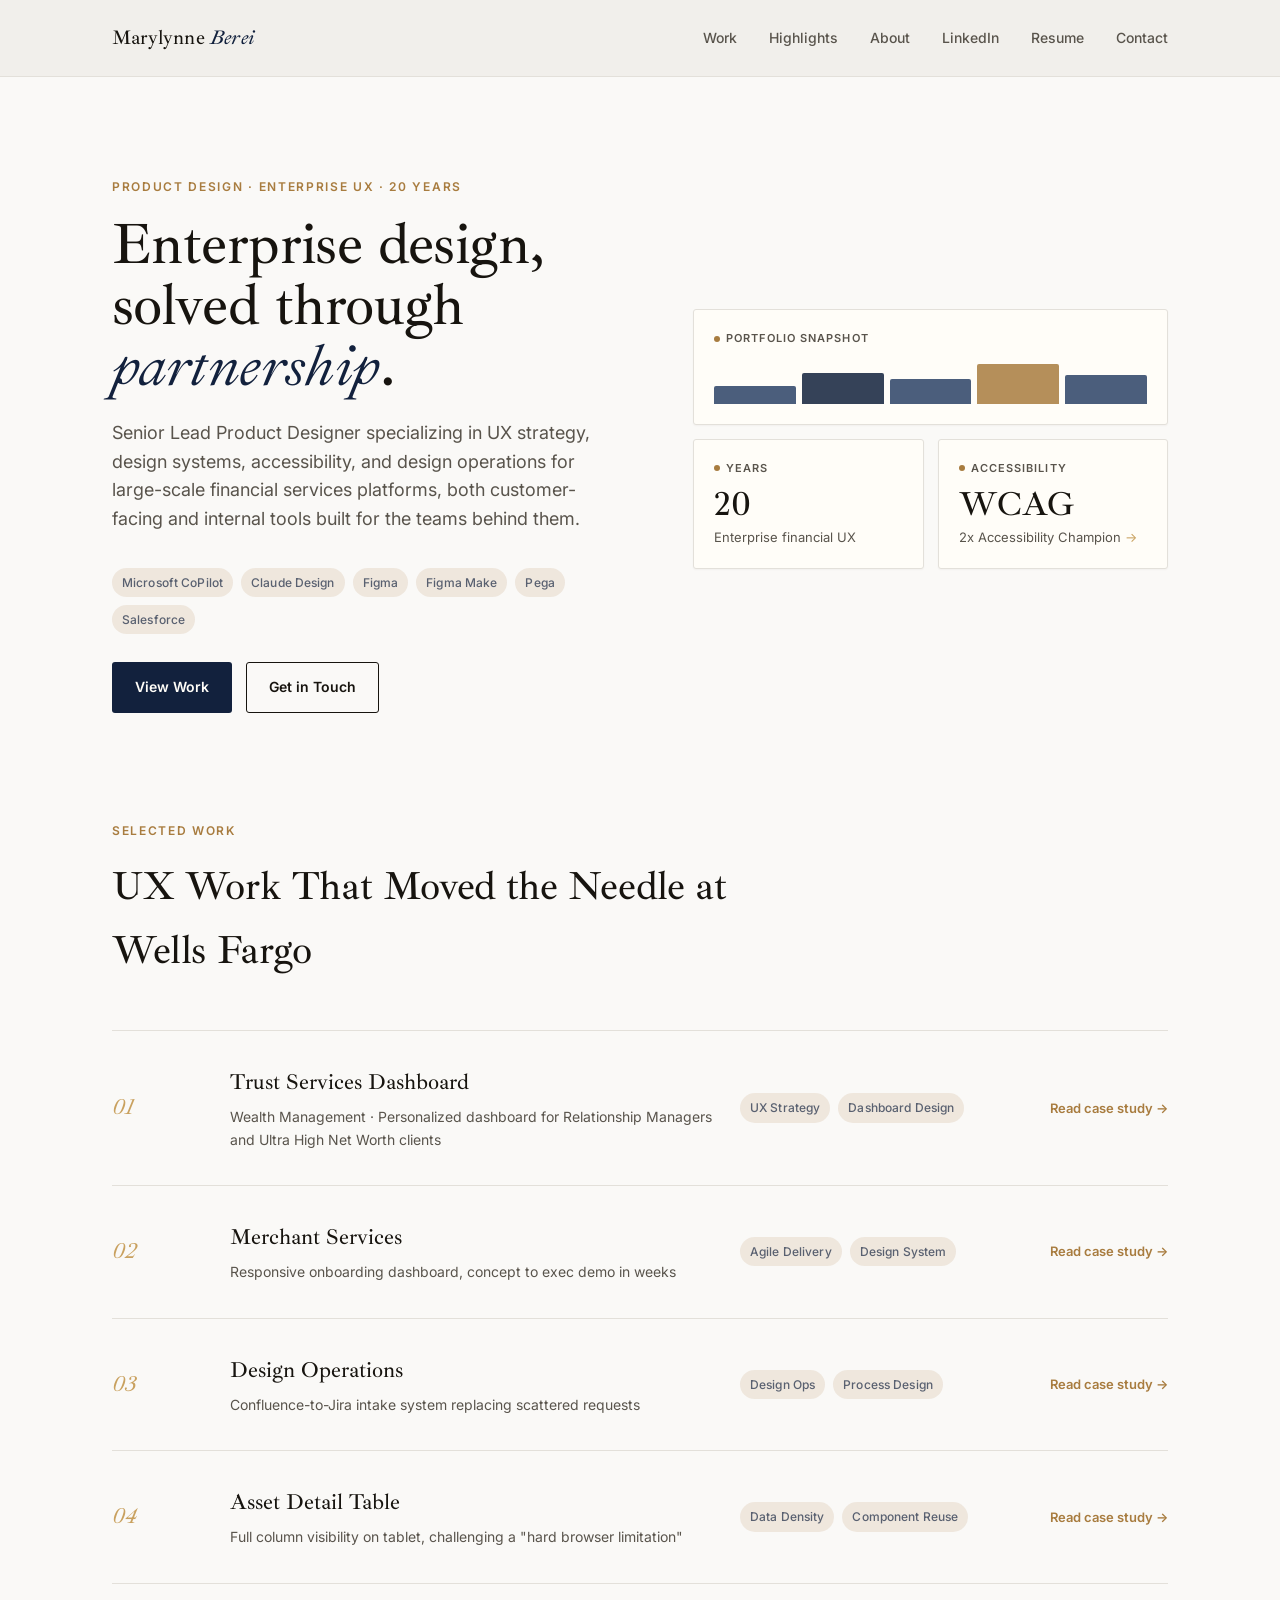
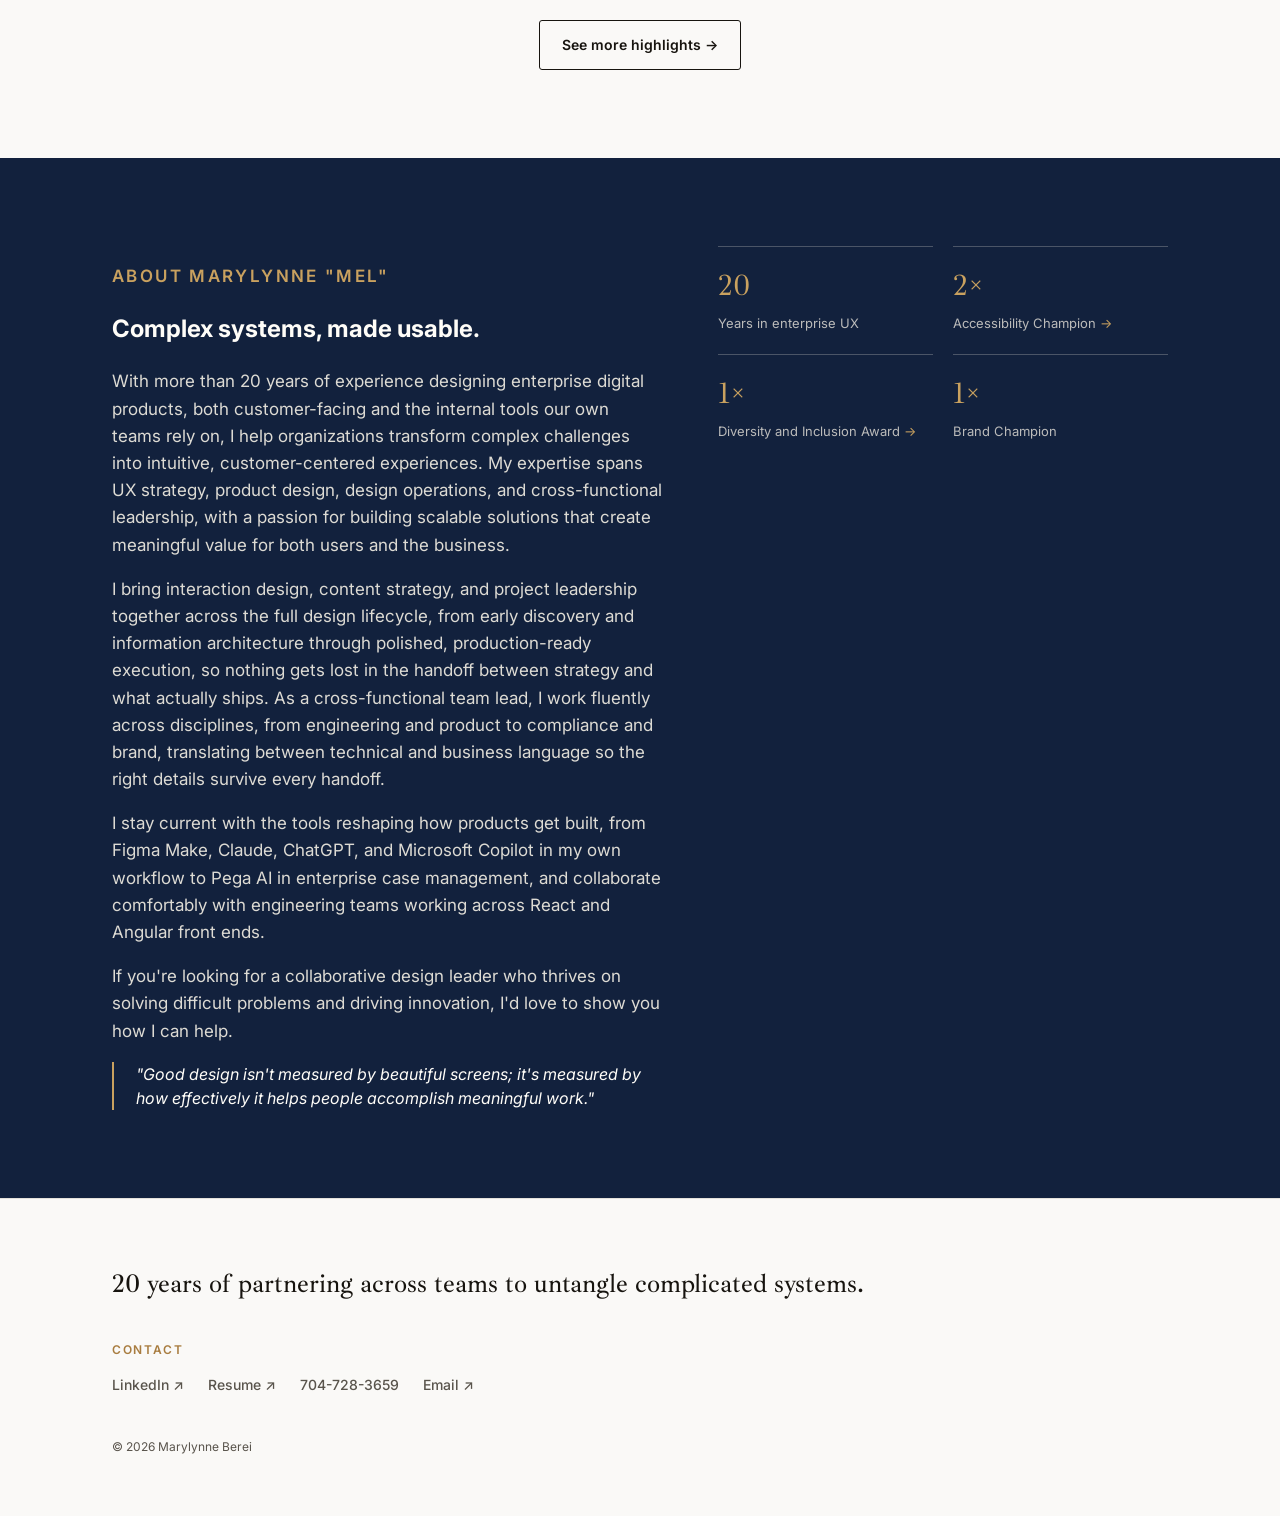
==== commit b68ea051: "Add files via upload" ====
--- a/index.html
+++ b/index.html
@@ -3,634 +3,187 @@
 <head>
 <meta charset="utf-8">
 <meta name="viewport" content="width=device-width, initial-scale=1">
-<title>Merchant Services Case Study · Marylynne Berei</title>
-<link rel="preconnect" href="https://fonts.googleapis.com">
-<link rel="preconnect" href="https://fonts.gstatic.com" crossorigin>
-<link href="https://fonts.googleapis.com/css2?family=Inter:wght@400;500;600;700&family=Source+Serif+4:opsz,wght@8..60,500;8..60,600&display=swap" rel="stylesheet">
-<style>
-  :root {
-    --bg: #f4f3f0;
-    --surface: #ffffff;
-    --ink: #1c1f24;
-    --ink-soft: #4a505a;
-    --ink-faint: #7b818b;
-    --line: #dcdad4;
-    --accent: #2f4a6d;
-    --accent-soft: #e6ebf2;
-    --stage-w: 1600px;
-    --stage-h: 900px;
-  }
-  * { box-sizing: border-box; margin: 0; padding: 0; }
-  html, body { height: 100%; }
-  body {
-    background: #2a2d33;
-    color: var(--ink);
-    font-family: "Inter", system-ui, sans-serif;
-    overflow: hidden;
-    -webkit-font-smoothing: antialiased;
-  }
-
-  /* ---------- Stage: fixed 16:9 canvas scaled to fit any screen ---------- */
-  .viewport {
-    position: fixed; inset: 0;
-    overflow: hidden;
-  }
-  .stage {
-    width: var(--stage-w); height: var(--stage-h);
-    background: var(--bg);
-    position: absolute; left: 50%; top: 50%;
-    transform-origin: center center;
-    transform: translate(-50%, -50%);
-    box-shadow: 0 20px 60px rgba(0,0,0,.35);
-    overflow: hidden;
-  }
-  .slide {
-    position: absolute; inset: 0;
-    padding: 80px 96px 96px;
-    opacity: 0; visibility: hidden;
-    transition: opacity .35s ease;
-  }
-  .slide.active { opacity: 1; visibility: visible; }
-
-  /* ---------- Shared slide elements ---------- */
-  .eyebrow {
-    font-size: 18px; font-weight: 600; letter-spacing: .08em;
-    text-transform: uppercase; color: var(--accent);
-  }
-  h1, h2 {
-    font-family: "Source Serif 4", Georgia, serif;
-    font-weight: 600; color: var(--ink); letter-spacing: -.01em;
-  }
-  .footnote {
-    position: absolute; left: 96px; bottom: 40px;
-    font-size: 15px; color: var(--ink-faint);
-  }
-
-  /* ---------- Slide 1: Title ---------- */
-  .title-slide { display: grid; grid-template-columns: 640px 1fr; gap: 72px; align-items: center; }
-  .title-slide .brand { display: flex; align-items: center; gap: 20px; margin-bottom: 56px; }
-  .title-slide .brand img { height: 64px; width: auto; display: block; }
-  .title-slide .brand .divider { width: 1px; height: 40px; background: var(--line); }
-  .title-slide h1 { font-size: 68px; line-height: 1.06; margin: 18px 0 28px; }
-  .title-slide .sub { font-size: 24px; line-height: 1.5; color: var(--ink-soft); max-width: 600px; }
-  .meta {
-    display: grid; grid-template-columns: repeat(3, auto); gap: 40px;
-    margin-top: 52px; padding-top: 28px; border-top: 1px solid var(--line);
-    justify-content: start;
-  }
-  .meta dt { font-size: 14px; font-weight: 600; letter-spacing: .06em; text-transform: uppercase; color: var(--ink-faint); margin-bottom: 8px; }
-  .meta dd { font-size: 20px; font-weight: 500; color: var(--ink); line-height: 1.35; }
-  .hero-shot {
-    background: var(--surface);
-    border: 1px solid var(--line);
-    border-radius: 14px;
-    box-shadow: 0 24px 60px rgba(28,31,36,.14);
-    height: 700px; overflow: hidden;
-  }
-  .hero-shot img { width: 100%; display: block; }
-  .presenter { font-size: 17px; color: var(--ink-soft); }
-  .presenter strong { color: var(--ink); font-weight: 600; }
-
-
-  /* ---------- Shared content-slide layout ---------- */
-  .slide-head { margin-bottom: 44px; }
-  .slide-head h2 { font-size: 52px; line-height: 1.1; margin-top: 14px; max-width: 1200px; }
-  .card {
-    background: var(--surface); border: 1px solid var(--line);
-    border-radius: 14px; padding: 30px 34px;
-  }
-  .card h3 {
-    font-size: 15px; font-weight: 600; letter-spacing: .06em;
-    text-transform: uppercase; color: var(--ink-faint); margin-bottom: 18px;
-  }
-  .chips { display: flex; flex-wrap: wrap; gap: 10px; }
-  .chip {
-    font-size: 19px; font-weight: 500; color: var(--ink);
-    background: var(--bg); border: 1px solid var(--line);
-    padding: 9px 16px; border-radius: 999px;
-  }
-  .chip.me { background: var(--accent); border-color: var(--accent); color: #fff; }
-  .ticks { list-style: none; display: grid; gap: 14px; }
-  .ticks li { font-size: 20px; line-height: 1.4; color: var(--ink); padding-left: 30px; position: relative; }
-  .ticks li::before {
-    content: ""; position: absolute; left: 0; top: 9px;
-    width: 12px; height: 12px; border-radius: 3px; background: var(--accent);
-  }
-
-  /* ---------- Slide 2: Context ---------- */
-  .context-grid { display: grid; grid-template-columns: 1fr 1fr; gap: 24px; }
-  .context-grid .stack { display: grid; gap: 24px; align-content: start; }
-  .timeline { margin-top: 28px; position: relative; display: grid; grid-template-columns: repeat(4, 1fr); }
-  .timeline::before {
-    content: ""; position: absolute; left: 10px; right: 10px; top: 9px;
-    height: 2px; background: var(--line);
-  }
-  .tl-step { position: relative; padding-right: 24px; }
-  .tl-step .dot {
-    width: 20px; height: 20px; border-radius: 50%;
-    background: var(--surface); border: 3px solid var(--accent);
-    position: relative; margin-bottom: 16px;
-  }
-  .tl-step.end .dot { background: var(--accent); }
-  .tl-step .when { font-size: 15px; font-weight: 600; letter-spacing: .05em; text-transform: uppercase; color: var(--accent); margin-bottom: 6px; }
-  .tl-step .what { font-size: 19px; line-height: 1.4; color: var(--ink); }
-
-
-  /* ---------- Slide 3: Problem ---------- */
-  .problem-grid { display: grid; grid-template-columns: 640px 1fr; gap: 64px; align-items: start; }
-  .shot {
-    position: relative; background: var(--surface);
-    border: 1px solid var(--line); border-radius: 14px;
-    box-shadow: 0 24px 60px rgba(28,31,36,.14);
-    height: 600px; overflow: hidden;
-  }
-  .shot .frame { position: relative; }
-  .shot img { width: 100%; display: block; }
-  .shot-label { display: flex; align-items: center; gap: 14px; margin-bottom: 14px; font-size: 17px; color: var(--ink-soft); }
-  .tag {
-    background: var(--ink); color: #fff;
-    font-size: 14px; font-weight: 600; letter-spacing: .08em; text-transform: uppercase;
-    padding: 7px 12px; border-radius: 6px;
-  }
-  .pin {
-    position: absolute; transform: translate(-50%, -50%);
-    width: 34px; height: 34px; border-radius: 50%;
-    background: var(--accent); color: #fff; border: 3px solid #fff;
-    box-shadow: 0 4px 12px rgba(28,31,36,.3);
-    display: grid; place-items: center;
-    font-size: 16px; font-weight: 700;
-  }
-  .pains { list-style: none; display: grid; gap: 26px; counter-reset: pain; }
-  .pains li { display: grid; grid-template-columns: 44px 1fr; gap: 18px; align-items: start; }
-  .pains .num {
-    width: 40px; height: 40px; border-radius: 50%;
-    background: var(--accent); color: #fff;
-    display: grid; place-items: center; font-size: 18px; font-weight: 700;
-  }
-  .pains strong { display: block; font-size: 23px; font-weight: 600; color: var(--ink); margin-bottom: 4px; }
-  .pains p { font-size: 19px; line-height: 1.45; color: var(--ink-soft); }
-  .quote-line {
-    margin-top: 34px; padding-top: 24px; border-top: 1px solid var(--line);
-    font-family: "Source Serif 4", Georgia, serif; font-size: 25px; line-height: 1.4; color: var(--ink);
-  }
-
-
-  /* ---------- Slide 4: Business decision ---------- */
-  .lede { font-size: 22px; line-height: 1.5; color: var(--ink-soft); max-width: 1180px; margin-top: -22px; margin-bottom: 34px; }
-  .options { display: grid; grid-template-columns: 1fr 1fr; gap: 24px; }
-  .option { position: relative; }
-  .option.chosen { border: 2px solid var(--accent); box-shadow: 0 18px 44px rgba(47,74,109,.16); }
-  .option h4 { font-size: 26px; font-weight: 600; color: var(--ink); margin-bottom: 18px; }
-  .option .pill {
-    position: absolute; right: 28px; top: 28px;
-    font-size: 13px; font-weight: 700; letter-spacing: .08em; text-transform: uppercase;
-    padding: 6px 12px; border-radius: 999px;
-  }
-  .option.chosen .pill { background: var(--accent); color: #fff; }
-  .option.alt .pill { background: var(--bg); color: var(--ink-faint); border: 1px solid var(--line); }
-  .option.alt h4 { color: var(--ink-soft); }
-  .marks { list-style: none; display: grid; gap: 12px; }
-  .marks li { font-size: 20px; line-height: 1.4; padding-left: 34px; position: relative; color: var(--ink); }
-  .marks li::before { position: absolute; left: 0; top: 0; font-weight: 700; font-size: 20px; }
-  .marks.yes li::before { content: "\2713"; color: var(--accent); }
-  .marks.no li { color: var(--ink-soft); }
-  .marks.no li::before { content: "\2013"; color: var(--ink-faint); }
-  .flow { display: grid; grid-template-columns: 1fr 1fr 1fr; gap: 0; margin-top: 36px; padding-top: 28px; border-top: 1px solid var(--line); }
-  .flow-step { position: relative; padding: 0 40px 0 0; }
-  .flow-step:not(:last-child)::after {
-    content: "\2192"; position: absolute; right: 10px; top: 0;
-    font-size: 24px; color: var(--accent);
-  }
-  .flow-step .when { font-size: 15px; font-weight: 600; letter-spacing: .05em; text-transform: uppercase; color: var(--accent); margin-bottom: 6px; }
-  .flow-step .what { font-size: 19px; line-height: 1.4; color: var(--ink); }
-
-
-  /* ---------- Slide 5: Constraints ---------- */
-  .con-grid { display: grid; grid-template-columns: repeat(3, 1fr); gap: 22px; }
-  .con { padding: 26px 30px; }
-  .con .label { font-size: 14px; font-weight: 700; letter-spacing: .07em; text-transform: uppercase; color: var(--accent); margin-bottom: 10px; }
-  .con .hard { font-size: 22px; font-weight: 600; line-height: 1.3; color: var(--ink); margin-bottom: 12px; }
-  .con .how { font-size: 18px; line-height: 1.45; color: var(--ink-soft); padding-top: 12px; border-top: 1px solid var(--line); }
-  .signoff {
-    margin-top: 28px; display: flex; align-items: center; gap: 16px;
-    font-size: 20px; color: var(--ink);
-  }
-  .signoff .tag { flex: none; }
-
-
-  /* ---------- Slide 6: Setup (Confluence + Kanban mocks) ---------- */
-  .pipeline { display: flex; align-items: center; gap: 10px; margin: -14px 0 28px; flex-wrap: wrap; }
-  .pipeline .step { font-size: 17px; font-weight: 600; color: var(--ink); background: var(--surface); border: 1px solid var(--line); padding: 9px 16px; border-radius: 999px; }
-  .pipeline .step em { font-style: normal; display: inline-grid; place-items: center; width: 24px; height: 24px; border-radius: 50%; background: var(--accent); color: #fff; font-size: 13px; margin-right: 10px; vertical-align: 1px; }
-  .pipeline .arrow { color: var(--accent); font-size: 22px; }
-  .setup-grid { display: grid; grid-template-columns: 820px 1fr; gap: 24px; }
-  .win { background: var(--surface); border: 1px solid var(--line); border-radius: 12px; overflow: hidden; box-shadow: 0 18px 44px rgba(28,31,36,.12); height: 470px; display: flex; flex-direction: column; }
-  .win-bar { display: flex; align-items: center; gap: 10px; padding: 10px 14px; border-bottom: 1px solid var(--line); background: #fafaf8; font-size: 14px; color: var(--ink-soft); }
-  .win-bar .dots { display: flex; gap: 6px; }
-  .win-bar .dots i { width: 10px; height: 10px; border-radius: 50%; background: #d9d6cf; display: block; }
-  .win-bar b { color: var(--ink); font-weight: 600; }
-  .conf { display: grid; grid-template-columns: 230px 1fr; flex: 1; min-height: 0; }
-  .conf-side { background: #f6f7f9; border-right: 1px solid var(--line); padding: 16px 14px; font-size: 14.5px; }
-  .conf-side .space { display: flex; align-items: center; gap: 10px; font-weight: 700; color: var(--ink); margin-bottom: 14px; font-size: 15px; }
-  .conf-side .space span { width: 28px; height: 28px; border-radius: 6px; background: var(--accent); color: #fff; display: grid; place-items: center; font-size: 12px; }
-  .conf-side ul { list-style: none; display: grid; gap: 2px; }
-  .conf-side li { padding: 7px 10px; border-radius: 6px; color: var(--ink-soft); }
-  .conf-side li.on { background: var(--accent-soft); color: var(--accent); font-weight: 600; }
-  .conf-main { padding: 22px 26px; overflow: hidden; }
-  .conf-main .crumbs { font-size: 13px; color: var(--ink-faint); margin-bottom: 6px; }
-  .conf-main h5 { font-size: 24px; font-weight: 700; color: var(--ink); margin-bottom: 14px; }
-  .conf-row { display: grid; grid-template-columns: repeat(3, 1fr); gap: 10px; margin-bottom: 16px; }
-  .conf-tile { border: 1px solid var(--line); border-radius: 8px; padding: 10px 12px; font-size: 13.5px; color: var(--ink-soft); }
-  .conf-tile b { display: block; font-size: 15px; color: var(--ink); margin-bottom: 2px; }
-  .macro { border: 2px dashed #b9c5d6; border-radius: 10px; padding: 14px 16px; background: #f8fafc; }
-  .macro .mlabel { font-size: 12px; font-weight: 700; letter-spacing: .07em; text-transform: uppercase; color: var(--accent); margin-bottom: 10px; display: flex; justify-content: space-between; }
-  .macro .field { font-size: 14px; color: var(--ink-soft); margin-bottom: 8px; }
-  .macro .input { border: 1px solid var(--line); background: #fff; border-radius: 6px; padding: 8px 10px; font-size: 13.5px; color: var(--ink-faint); margin-top: 4px; }
-  .macro .btn { display: inline-block; margin-top: 4px; background: var(--accent); color: #fff; font-size: 13.5px; font-weight: 600; padding: 7px 14px; border-radius: 6px; }
-  .kanban { display: grid; grid-template-columns: repeat(4, 1fr); gap: 8px; padding: 14px; flex: 1; min-height: 0; background: #f6f7f9; }
-  .kcol h6 { font-size: 11.5px; font-weight: 700; letter-spacing: .06em; text-transform: uppercase; color: var(--ink-faint); margin: 2px 2px 8px; }
-  .kcard { background: #fff; border: 1px solid var(--line); border-radius: 7px; padding: 8px 9px; margin-bottom: 8px; font-size: 12.5px; line-height: 1.35; color: var(--ink); }
-  .kcard .k { display: flex; justify-content: space-between; margin-top: 6px; font-size: 11px; color: var(--ink-faint); }
-  .kcard .pri { font-weight: 700; }
-  .kcard .pri.h { color: #b4432f; } .kcard .pri.m { color: #9a6a12; }
-
-  /* ---------- Navigation chrome ---------- */
-  .progress { position: absolute; left: 0; top: 0; height: 5px; background: var(--accent); transition: width .35s ease; }
-  .controls {
-    position: fixed; right: 20px; bottom: 20px; z-index: 10;
-    display: flex; align-items: center; gap: 6px;
-    background: rgba(28,31,36,.86); color: #fff;
-    padding: 6px; border-radius: 10px;
-    font-size: 14px;
-  }
-  .controls button {
-    background: transparent; border: 0; color: #fff; cursor: pointer;
-    height: 36px; min-width: 36px; padding: 0 10px; border-radius: 7px;
-    font: inherit; font-size: 16px;
-  }
-  .controls button:hover, .controls button:focus-visible { background: rgba(255,255,255,.16); outline: none; }
-  .controls .sep { width: 1px; height: 22px; background: rgba(255,255,255,.25); margin: 0 2px; }
-  .controls .count { padding: 0 8px; font-variant-numeric: tabular-nums; min-width: 64px; text-align: center; }
-
-  .menu {
-    position: fixed; right: 20px; bottom: 72px; z-index: 11;
-    width: 320px; max-height: 70vh; overflow: auto;
-    background: #fff; color: var(--ink);
-    border-radius: 12px; box-shadow: 0 16px 48px rgba(0,0,0,.3);
-    padding: 8px; display: none;
-  }
-  .menu.open { display: block; }
-  .menu h3 { font-size: 13px; letter-spacing: .06em; text-transform: uppercase; color: var(--ink-faint); padding: 10px 12px 6px; }
-  .menu button {
-    display: flex; gap: 12px; width: 100%; text-align: left;
-    background: none; border: 0; padding: 10px 12px; border-radius: 8px;
-    font: inherit; font-size: 15px; color: var(--ink); cursor: pointer;
-  }
-  .menu button span { color: var(--ink-faint); min-width: 22px; font-variant-numeric: tabular-nums; }
-  .menu button:hover, .menu button:focus-visible { background: var(--accent-soft); outline: none; }
-  .menu button[aria-current="true"] { background: var(--accent-soft); font-weight: 600; }
-
-  @media print {
-    body { background: #fff; overflow: visible; }
-    .viewport { position: static; display: block; }
-    .stage { position: static; transform: none !important; box-shadow: none; overflow: visible; height: auto; background: none; }
-    .slide { position: relative; opacity: 1; visibility: visible; width: var(--stage-w); height: var(--stage-h); background: var(--bg); page-break-after: always; }
-    .controls, .menu, .progress { display: none; }
-    @page { size: 1600px 900px; margin: 0; }
-  }
-</style>
+<title>Marylynne Berei · Product Design · Enterprise UX</title>
+<meta name="description" content="Marylynne Berei, Senior Lead Product Designer, 20 years in enterprise financial services UX. Wells Fargo, design systems, accessibility, design operations.">
+<link rel="stylesheet" href="styles.css">
+<script data-goatcounter="https://melberei.goatcounter.com/count" async src="//gc.zgo.at/count.js"></script>
 </head>
 <body>
-<div class="viewport">
-  <main class="stage" id="stage">
-    <div class="progress" id="progress"></div>
 
-    <!-- ================= SLIDE 1: TITLE ================= -->
-    <section class="slide" data-title="Title">
-      <div class="title-slide">
-        <div>
-          <div class="brand">
-            <img src="wf-logo.png" alt="Wells Fargo" onerror="this.style.display='none'; this.nextElementSibling.style.display='none';">
-            <div class="divider"></div>
-            <div class="eyebrow">Merchant Services</div>
-          </div>
-          <h1>Concept to executive demo in 6&nbsp;weeks</h1>
-          <p class="sub">Designing a personalized, responsive dashboard that helps merchant onboarding teams see their work, their wins, and their team at a glance.</p>
-          <dl class="meta">
-            <div><dt>Role</dt><dd>Design Lead</dd></div>
-            <div><dt>Timeline</dt><dd>6 weeks</dd></div>
-            <div><dt>Focus</dt><dd>Dashboard &amp;<br>design system</dd></div>
-          </dl>
+<header class="site-header">
+  <div class="wrap">
+    <a class="brand" href="index.html">Marylynne <span>Berei</span></a>
+    <button class="nav-toggle" id="navToggle" aria-label="Toggle menu" aria-expanded="false">
+      <span></span><span></span><span></span>
+    </button>
+    <nav>
+      <ul class="nav">
+        <li><a href="index.html#work">Work</a></li>
+        <li><a href="more-work.html">Highlights</a></li>
+        <li><a href="index.html#about">About</a></li>
+        <li><a href="https://www.linkedin.com/in/melberei26" target="_blank" rel="noopener">LinkedIn</a></li>
+        <li><a href="Berei-Resume-2026.pdf" target="_blank" rel="noopener">Resume</a></li>
+        <li><a href="contact.html">Contact</a></li>
+      </ul>
+    </nav>
+  </div>
+</header>
+
+<main>
+
+  <section class="hero">
+    <div class="wrap">
+      <div>
+        <p class="eyebrow hero-eyebrow">Product Design · Enterprise UX · 20 Years</p>
+        <h1>Enterprise design, solved through <em>partnership</em>.</h1>
+        <p class="lede">Senior Lead Product Designer specializing in UX strategy, design systems, accessibility, and design operations for large-scale financial services platforms, both customer-facing and internal tools built for the teams behind them.</p>
+        <div style="display:flex; flex-wrap:wrap; gap:8px; margin-bottom:28px;">
+          <span class="tag">Microsoft CoPilot</span>
+          <span class="tag">Claude Design</span>
+          <span class="tag">Figma</span>
+          <span class="tag">Figma Make</span>
+          <span class="tag">Pega</span>
+          <span class="tag">Salesforce</span>
         </div>
-        <div class="hero-shot">
-          <img src="merchant-dashboard.png" alt="Merchant Services dashboard showing active opportunities, success rates, delegated work and opportunity trends">
+        <div class="hero-actions">
+          <a class="btn btn-primary" href="index.html#work">View Work</a>
+          <a class="btn btn-ghost" href="mailto:melb122@gmail.com">Get in Touch</a>
         </div>
       </div>
-      <p class="footnote"><span class="presenter"><strong>Marylynne Berei</strong> · Senior Lead Product Designer</span> &nbsp;·&nbsp; Visuals recreated to protect confidential information</p>
-    </section>
 
-    <!-- ================= SLIDE 2: CONTEXT ================= -->
-    <section class="slide" data-title="Context">
-      <div class="slide-head">
-        <div class="eyebrow">Context</div>
-        <h2>A team of seven, four user roles, one leadership demo</h2>
-      </div>
-      <div class="context-grid">
-        <div class="stack">
-          <div class="card">
-            <h3>Who it was for</h3>
-            <div class="chips">
-              <span class="chip">Sales Consultants</span>
-              <span class="chip">Sales Managers</span>
-              <span class="chip">Product Approvers</span>
-              <span class="chip">Pricing Approvers</span>
-            </div>
-          </div>
-          <div class="card">
-            <h3>The team</h3>
-            <div class="chips">
-              <span class="chip me">Design Lead (me)</span>
-              <span class="chip">Product Designer</span>
-              <span class="chip">Content Strategist</span>
-              <span class="chip">Prototyper</span>
-              <span class="chip">Sr. Product Manager</span>
-              <span class="chip">Business Analyst</span>
-              <span class="chip">Lead Engineer</span>
-            </div>
+      <div class="tile-board" aria-hidden="true">
+        <div class="tile tile-wide">
+          <div class="tile-label"><span class="tile-dot"></span> Portfolio Snapshot</div>
+          <div class="tile-bars">
+            <span></span><span></span><span></span><span></span><span></span>
           </div>
         </div>
-        <div class="card">
-          <h3>My role</h3>
-          <ul class="ticks">
-            <li>Led the team end to end on a 6 week schedule</li>
-            <li>Wrote the product brief and set direction</li>
-            <li>Built the full process in Confluence and Kanban so everyone could see it</li>
-            <li>Added a custom feedback macro to our MOS-TEAM-DASH Confluence site, so users and partners could weigh in anytime, with no extra meetings and no Figma training</li>
-            <li>Ran weekly user feedback sessions with 2 day turnarounds</li>
-            <li>Organized reviews, check ins, and schedules across all partners</li>
-          </ul>
+        <div class="tile">
+          <div class="tile-label"><span class="tile-dot"></span> Years</div>
+          <div class="tile-stat">20</div>
+          <div class="tile-sub">Enterprise financial UX</div>
         </div>
+        <a class="tile" href="accessibility-champion.html" style="text-decoration:none; color:inherit; display:block;">
+          <div class="tile-label"><span class="tile-dot"></span> Accessibility</div>
+          <div class="tile-stat">WCAG</div>
+          <div class="tile-sub">2x Accessibility Champion <span style="color:var(--brass-light);">→</span></div>
+        </a>
       </div>
-      <div class="timeline">
-        <div class="tl-step"><div class="dot"></div><div class="when">Late November</div><div class="what">Kickoff and product brief</div></div>
-        <div class="tl-step"><div class="dot"></div><div class="when">Weekly</div><div class="what">User feedback, 2 day turnarounds</div></div>
-        <div class="tl-step"><div class="dot"></div><div class="when">Thanksgiving &amp; Christmas</div><div class="what">Kept momentum through two holiday weeks</div></div>
-        <div class="tl-step end"><div class="dot"></div><div class="when">Week 2, January</div><div class="what">Leadership demo</div></div>
+    </div>
+  </section>
+
+  <section id="work" style="padding-top:40px;">
+    <div class="wrap">
+      <div class="section-head">
+        <p class="eyebrow">Selected Work</p>
+        <h2>UX Work That Moved the Needle at Wells Fargo</h2>
       </div>
-    </section>
 
-    <!-- ================= SLIDE 3: THE PROBLEM ================= -->
-    <section class="slide" data-title="The problem">
-      <div class="slide-head">
-        <div class="eyebrow">The problem</div>
-        <h2>Everything was there. Nothing was at a glance.</h2>
+      <div class="work-list">
+        <a class="work-row" href="ifs-dash.html">
+          <span class="work-num">01</span>
+          <span class="work-title">Trust Services Dashboard
+            <small>Wealth Management · Personalized dashboard for Relationship Managers and Ultra High Net Worth clients</small>
+          </span>
+          <span class="work-tags">
+            <span class="tag">UX Strategy</span>
+            <span class="tag">Dashboard Design</span>
+          </span>
+          <span class="work-cta">Read case study →</span>
+        </a>
+
+        <a class="work-row" href="merchant-services.html">
+          <span class="work-num">02</span>
+          <span class="work-title">Merchant Services
+            <small>Responsive onboarding dashboard, concept to exec demo in weeks</small>
+          </span>
+          <span class="work-tags">
+            <span class="tag">Agile Delivery</span>
+            <span class="tag">Design System</span>
+          </span>
+          <span class="work-cta">Read case study →</span>
+        </a>
+
+        <a class="work-row" href="design-ops.html">
+          <span class="work-num">03</span>
+          <span class="work-title">Design Operations
+            <small>Confluence-to-Jira intake system replacing scattered requests</small>
+          </span>
+          <span class="work-tags">
+            <span class="tag">Design Ops</span>
+            <span class="tag">Process Design</span>
+          </span>
+          <span class="work-cta">Read case study →</span>
+        </a>
+
+        <a class="work-row" href="ifs-asset-table.html">
+          <span class="work-num">04</span>
+          <span class="work-title">Asset Detail Table
+            <small>Full column visibility on tablet, challenging a "hard browser limitation"</small>
+          </span>
+          <span class="work-tags">
+            <span class="tag">Data Density</span>
+            <span class="tag">Component Reuse</span>
+          </span>
+          <span class="work-cta">Read case study →</span>
+        </a>
       </div>
-      <div class="problem-grid">
-        <div>
-        <div class="shot-label"><span class="tag">Before</span>The original Merchant Onboarding dashboard</div>
-        <div class="shot">
-          <div class="frame">
-            <img src="old-dashboard.png" alt="Original Merchant Onboarding dashboard: a single text-only table of 25 opportunities with sortable columns and pagination">
-            <span class="pin" style="left:30%; top:17.6%">1</span>
-            <span class="pin" style="left:82%; top:28.8%">2</span>
-            <span class="pin" style="left:86%; top:53.5%">3</span>
-            <span class="pin" style="left:98%; top:38%">4</span>
-          </div>
-        </div>
-        </div>
-        <div>
-          <ol class="pains">
-            <li><span class="num">1</span><div><strong>A wall of text</strong><p>Consultants scanned rows of plain data to work out what needed them next.</p></div></li>
-            <li><span class="num">2</span><div><strong>No control</strong><p>Sort one column at a time. No way to shape a view around how they actually worked.</p></div></li>
-            <li><span class="num">3</span><div><strong>Status gaps slipped by</strong><p>Pending approvals and urgent follow-ups were easy to miss in all the scrolling.</p></div></li>
-            <li><span class="num">4</span><div><strong>Broke on smaller screens</strong><p>On tablets and small laptops, the right-hand columns were cut off, forcing a horizontal scroll.</p></div></li>
-          </ol>
-          <p class="quote-line">Consultants wanted their work at a glance, on their terms.</p>
-        </div>
+
+      <div style="text-align:center; margin-top:36px;">
+        <a class="btn btn-ghost" href="more-work.html">See more highlights →</a>
       </div>
-    </section>
+    </div>
+  </section>
 
-    <!-- ================= SLIDE 4: THE BUSINESS DECISION ================= -->
-    <section class="slide" data-title="The business decision">
-      <div class="slide-head">
-        <div class="eyebrow">The business decision</div>
-        <h2>Build on what we had, or buy another platform?</h2>
+  <section class="about" id="about">
+    <div class="wrap about-grid">
+      <div>
+        <p class="eyebrow">About Marylynne "Mel"</p>
+        <h2>Complex systems, made usable.</h2>
+        <p>With more than 20 years of experience designing enterprise digital products, both customer-facing and the internal tools our own teams rely on, I help organizations transform complex challenges into intuitive, customer-centered experiences. My expertise spans UX strategy, product design, design operations, and cross-functional leadership, with a passion for building scalable solutions that create meaningful value for both users and the business.</p>
+        <p>I bring interaction design, content strategy, and project leadership together across the full design lifecycle, from early discovery and information architecture through polished, production-ready execution, so nothing gets lost in the handoff between strategy and what actually ships. As a cross-functional team lead, I work fluently across disciplines, from engineering and product to compliance and brand, translating between technical and business language so the right details survive every handoff.</p>
+        <p>I stay current with the tools reshaping how products get built, from Figma Make, Claude, ChatGPT, and Microsoft Copilot in my own workflow to Pega AI in enterprise case management, and collaborate comfortably with engineering teams working across React and Angular front ends.</p>
+        <p>If you're looking for a collaborative design leader who thrives on solving difficult problems and driving innovation, I'd love to show you how I can help.</p>
+        <blockquote style="font-family:var(--font-body); font-style:italic; font-weight:400;">"Good design isn't measured by beautiful screens; it's measured by how effectively it helps people accomplish meaningful work."</blockquote>
       </div>
-      <p class="lede">Our demo had a second job: show Business Transformation leadership whether a custom dashboard could live in our own platform, moving from Angular to React, or whether we needed to invest in Salesforce.</p>
-      <div class="options">
-        <div class="card option chosen">
-          <span class="pill">Recommended</span>
-          <h4>Build in our own platform</h4>
-          <ul class="marks yes">
-            <li>Rebuilt from Angular to React, ready for responsive</li>
-            <li>One platform, one consistent experience for users</li>
-            <li>Uses the engineering team already in place</li>
-            <li>No new third-party tool to buy</li>
-            <li>Opens the door to a fully responsive Onboarding experience</li>
-          </ul>
-        </div>
-        <div class="card option alt">
-          <span class="pill">Alternative</span>
-          <h4>Add Salesforce</h4>
-          <ul class="marks no">
-            <li>Another tool to buy and maintain</li>
-            <li>Two platforms stitched together</li>
-            <li>More friction and mixed visual cues for users</li>
-            <li>Leaves the rest of Onboarding non-responsive</li>
-          </ul>
-        </div>
+      <div class="stat-list">
+        <div class="stat"><div class="num">20</div><div class="label">Years in enterprise UX</div></div>
+        <div class="stat"><a href="accessibility-champion.html" style="text-decoration:none; color:inherit; display:block;"><div class="num">2×</div><div class="label">Accessibility Champion <span style="color:var(--brass-light);">→</span></div></a></div>
+        <div class="stat"><a href="diversity-kitchen.html" style="text-decoration:none; color:inherit; display:block;"><div class="num">1×</div><div class="label">Diversity and Inclusion Award <span style="color:var(--brass-light);">→</span></div></a></div>
+        <div class="stat"><div class="num">1×</div><div class="label">Brand Champion</div></div>
       </div>
-      <div class="flow">
-        <div class="flow-step"><div class="when">January demo</div><div class="what">The Business Transformation leader asked us to move it into the test environment</div></div>
-        <div class="flow-step"><div class="when">Proven in React</div><div class="what">Converted from Angular to React in our own platform, no Salesforce needed</div></div>
-        <div class="flow-step"><div class="when">Approved</div><div class="what">Full build moved forward with a new scrum team, with our team advising</div></div>
+    </div>
+  </section>
+
+</main>
+
+<footer id="contact">
+  <div class="wrap">
+    <div class="footer-grid">
+      <div class="footer-cta">
+        <h3>20 years of partnering across teams to untangle complicated systems.</h3>
       </div>
-    </section>
-
-    <!-- ================= SLIDE 5: CONSTRAINTS ================= -->
-    <section class="slide" data-title="Constraints">
-      <div class="slide-head">
-        <div class="eyebrow">Constraints</div>
-        <h2>Six weeks, two holidays, and every checkpoint cleared</h2>
+      <div>
+        <p class="eyebrow" style="margin-bottom:12px;">Contact</p>
+        <ul class="footer-links">
+          <li><a href="https://www.linkedin.com/in/melberei26" target="_blank" rel="noopener">LinkedIn ↗</a></li>
+          <li><a href="Berei-Resume-2026.pdf" target="_blank" rel="noopener">Resume ↗</a></li>
+          <li><a href="tel:+17047283659">704-728-3659</a></li>
+          <li><a href="mailto:melb122@gmail.com">Email ↗</a></li>
+        </ul>
       </div>
-      <div class="con-grid">
-        <div class="card con">
-          <div class="label">Time</div>
-          <div class="hard">6 weeks, with Thanksgiving and Christmas inside them</div>
-          <div class="how">Weekly cycles with 2 day turnarounds kept us moving.</div>
-        </div>
-        <div class="card con">
-          <div class="label">People</div>
-          <div class="hard">A December engineering furlough meant one handoff</div>
-          <div class="how">We passed the work off once and still hit the January demo.</div>
-        </div>
-        <div class="card con">
-          <div class="label">Users</div>
-          <div class="hard">Pulling a test group together for every round</div>
-          <div class="how">Consultants through approvers and up were eager to help.</div>
-        </div>
-        <div class="card con">
-          <div class="label">Feasibility</div>
-          <div class="hard">Proving it could really be built, not just designed</div>
-          <div class="how">Dev partners tested each increment in React, every week.</div>
-        </div>
-        <div class="card con">
-          <div class="label">Legal, Risk &amp; Compliance</div>
-          <div class="hard">Financial data has strict rules</div>
-          <div class="how">Cleared with them: no new data meant no new risk.</div>
-        </div>
-        <div class="card con">
-          <div class="label">Accessibility</div>
-          <div class="hard">New Highcharts visuals had to meet Wells Fargo standards</div>
-          <div class="how">Reviewed and confirmed with our accessibility partners.</div>
-        </div>
-      </div>
-      <div class="signoff"><span class="tag">Final approval</span>Head of Merchant Services and Business Transformation leadership</div>
-    </section>
-
-    <!-- ================= SLIDE 6: HOW I SET UP THE WORK ================= -->
-    <section class="slide" data-title="How I set up the work">
-      <div class="slide-head">
-        <div class="eyebrow">How I set up the work</div>
-        <h2>Everything in one place, from day one</h2>
-      </div>
-      <div class="pipeline">
-        <span class="step"><em>1</em>Rallied the team and Figma access</span><span class="arrow">&#8594;</span>
-        <span class="step"><em>2</em>Built the Confluence hub</span><span class="arrow">&#8594;</span>
-        <span class="step"><em>3</em>Kicked off with partners</span><span class="arrow">&#8594;</span>
-        <span class="step"><em>4</em>Grouped users for reviews</span>
-      </div>
-      <div class="setup-grid">
-        <div class="win" aria-label="Recreated Confluence space for the project">
-          <div class="win-bar"><span class="dots"><i></i><i></i><i></i></span><b>Confluence</b> · MOS-TEAM-DASH</div>
-          <div class="conf">
-            <div class="conf-side">
-              <div class="space"><span>MS</span>MOS-TEAM-DASH</div>
-              <ul>
-                <li class="on">Project home</li>
-                <li>Product brief</li>
-                <li>Schedule &amp; milestones</li>
-                <li>Prototypes</li>
-                <li>Feedback rounds</li>
-                <li>Decisions log</li>
-                <li>Engineering feasibility</li>
-                <li>Meeting notes</li>
-              </ul>
-            </div>
-            <div class="conf-main">
-              <div class="crumbs">MOS-TEAM-DASH / Project home</div>
-              <h5>Merchant Dashboard, Round 2 review</h5>
-              <div class="conf-row">
-                <div class="conf-tile"><b>In-flight screens</b>Open to every user, no Figma login</div>
-                <div class="conf-tile"><b>This week</b>Review Tue · Updates by Thu</div>
-                <div class="conf-tile"><b>Status</b>On track for January demo</div>
-              </div>
-              <div class="macro">
-                <div class="mlabel"><span>Feedback macro</span><span>Saves as you go</span></div>
-                <div class="field">Which screen are you reviewing?<div class="input">Dashboard, To complete widget</div></div>
-                <div class="field">What's working, and what isn't?<div class="input">Type your feedback here…</div></div>
-                <span class="btn">Submit feedback</span>
-              </div>
-            </div>
-          </div>
-        </div>
-        <div class="win" aria-label="Recreated Jira Kanban board for the project">
-          <div class="win-bar"><span class="dots"><i></i><i></i><i></i></span><b>Jira</b> · Kanban, fed by the design intake form</div>
-          <div class="kanban">
-            <div class="kcol"><h6>To do</h6>
-              <div class="kcard">Tablet breakpoint layouts<div class="k"><span>MD-118</span><span class="pri m">Med</span></div></div>
-              <div class="kcard">Empty state content<div class="k"><span>MD-121</span><span class="pri m">Med</span></div></div>
-            </div>
-            <div class="kcol"><h6>In progress</h6>
-              <div class="kcard">Personalize modal<div class="k"><span>MD-112</span><span class="pri h">High</span></div></div>
-              <div class="kcard">Round 2 feedback updates<div class="k"><span>MD-115</span><span class="pri h">High</span></div></div>
-            </div>
-            <div class="kcol"><h6>In review</h6>
-              <div class="kcard">Highcharts a11y check<div class="k"><span>MD-109</span><span class="pri h">High</span></div></div>
-              <div class="kcard">Weekly feasibility build<div class="k"><span>MD-110</span><span class="pri m">Med</span></div></div>
-            </div>
-            <div class="kcol"><h6>Done</h6>
-              <div class="kcard">Product brief<div class="k"><span>MD-101</span><span class="pri h">High</span></div></div>
-              <div class="kcard">LRC check-in<div class="k"><span>MD-104</span><span class="pri m">Med</span></div></div>
-              <div class="kcard">Dashboard layout v1<div class="k"><span>MD-106</span><span class="pri h">High</span></div></div>
-            </div>
-          </div>
-        </div>
-      </div>
-      <p class="footnote">Views recreated with fictional content to protect confidential information</p>
-    </section>
-
-  </main>
-</div>
-
-<nav class="controls" aria-label="Slide navigation">
-  <button id="home" aria-label="First slide" title="First slide (Home)"><svg width="18" height="18" viewBox="0 0 24 24" fill="none" stroke="currentColor" stroke-width="2" stroke-linecap="round" stroke-linejoin="round" aria-hidden="true" style="display:block"><path d="M3 10.5 12 3l9 7.5"/><path d="M5 9.5V21h14V9.5"/><path d="M10 21v-6h4v6"/></svg></button>
-  <span class="sep" aria-hidden="true"></span>
-  <button id="prev" aria-label="Previous slide">&#8592;</button>
-  <span class="count" id="count">1 / 1</span>
-  <button id="next" aria-label="Next slide">&#8594;</button>
-  <button id="menuBtn" aria-label="All slides" aria-expanded="false">&#9776;</button>
-</nav>
-<div class="menu" id="menu" role="dialog" aria-label="All slides"><h3>Slides</h3><div id="menuList"></div></div>
+    </div>
+    <p class="copyright">© 2026 Marylynne Berei</p>
+  </div>
+</footer>
 
 <script>
-(function () {
-  const stage = document.getElementById('stage');
-  const slides = Array.from(document.querySelectorAll('.slide'));
-  const count = document.getElementById('count');
-  const progress = document.getElementById('progress');
-  const menu = document.getElementById('menu');
-  const menuBtn = document.getElementById('menuBtn');
-  const menuList = document.getElementById('menuList');
-  let current = 0;
-
-  // Scale the 1600x900 stage to fit the window
-  function fit() {
-    const s = Math.min(window.innerWidth / 1600, window.innerHeight / 900);
-    stage.style.transform = 'translate(-50%, -50%) scale(' + s + ')';
-  }
-  window.addEventListener('resize', fit); fit();
-
-  // Build the slide menu from each slide's data-title
-  slides.forEach((sl, i) => {
-    const b = document.createElement('button');
-    b.innerHTML = '<span>' + (i + 1) + '</span>' + (sl.dataset.title || 'Slide ' + (i + 1));
-    b.addEventListener('click', () => { go(i); toggleMenu(false); });
-    menuList.appendChild(b);
+  document.getElementById('navToggle').addEventListener('click', function() {
+    var nav = document.querySelector('.nav');
+    var isOpen = nav.classList.toggle('nav-open');
+    this.classList.toggle('open', isOpen);
+    this.setAttribute('aria-expanded', isOpen);
   });
-
-  function go(i) {
-    current = Math.max(0, Math.min(slides.length - 1, i));
-    slides.forEach((sl, n) => sl.classList.toggle('active', n === current));
-    count.textContent = (current + 1) + ' / ' + slides.length;
-    progress.style.width = ((current + 1) / slides.length * 100) + '%';
-    menuList.querySelectorAll('button').forEach((b, n) => b.setAttribute('aria-current', n === current));
-    history.replaceState(null, '', '#' + (current + 1));
-  }
-  function toggleMenu(open) {
-    const o = open === undefined ? !menu.classList.contains('open') : open;
-    menu.classList.toggle('open', o);
-    menuBtn.setAttribute('aria-expanded', o);
-  }
-
-  document.getElementById('home').addEventListener('click', () => go(0));
-  document.getElementById('prev').addEventListener('click', () => go(current - 1));
-  document.getElementById('next').addEventListener('click', () => go(current + 1));
-  menuBtn.addEventListener('click', () => toggleMenu());
-
-  document.addEventListener('keydown', (e) => {
-    if (['ArrowRight', 'PageDown', ' '].includes(e.key)) { e.preventDefault(); go(current + 1); }
-    else if (['ArrowLeft', 'PageUp'].includes(e.key)) { e.preventDefault(); go(current - 1); }
-    else if (e.key === 'Home') go(0);
-    else if (e.key === 'End') go(slides.length - 1);
-    else if (e.key === 'm' || e.key === 'M') toggleMenu();
-    else if (e.key === 'Escape') toggleMenu(false);
-  });
-
-  // Open to the slide in the URL (e.g. #3), so you can link or refresh in place
-  const start = parseInt(location.hash.slice(1), 10);
-  go(isNaN(start) ? 0 : start - 1);
-})();
 </script>
 </body>
 </html>
--- a/styles.css
+++ b/styles.css
@@ -0,0 +1,788 @@
+/* ===========================================================
+   Marylynne Berei — Portfolio
+   Palette: paper #F4EFE4, ink #2B2620, brass #A87C3F,
+            brass-light #C9A15F, teal #1F5C57, teal-light #3D7A73
+   Type: Ibarra Real Nova (display) + Inter (body/utility)
+   =========================================================== */
+
+@import url('https://fonts.googleapis.com/css2?family=Ibarra+Real+Nova:ital,wght@0,400;0,500;0,600;0,700;1,400;1,500&family=Inter:ital,wght@0,400;0,500;0,600;0,700;1,400&display=swap');
+
+:root{
+  --paper: #FAF9F7;
+  --paper-deep: #F0EEEA;
+  --ink: #17140F;
+  --ink-soft: #59544C;
+  --brass: #A87C3F;
+  --brass-light: #C9A15F;
+  --teal: #12213D;
+  --teal-light: #2C4267;
+  --hairline: #E3E0DA;
+  --white: #FFFDF8;
+
+  --font-display: 'Ibarra Real Nova', serif;
+  --font-body: 'Inter', -apple-system, BlinkMacSystemFont, sans-serif;
+
+  --radius: 3px;
+  --max-w: 1120px;
+}
+
+*{ box-sizing: border-box; }
+
+html{ scroll-behavior: smooth; }
+
+body{
+  margin: 0;
+  background: var(--paper);
+  color: var(--ink);
+  font-family: var(--font-body);
+  font-size: 16px;
+  line-height: 1.6;
+  -webkit-font-smoothing: antialiased;
+}
+
+a{ color: inherit; }
+
+img{ max-width: 100%; display: block; }
+
+.wrap{
+  max-width: var(--max-w);
+  margin: 0 auto;
+  padding: 0 32px;
+  width: 100%;
+}
+
+@media (max-width: 480px){
+  .wrap{ padding: 0 20px; }
+}
+
+/* -------------------- Utility type -------------------- */
+
+.eyebrow{
+  font-family: var(--font-body);
+  font-size: 12px;
+  font-weight: 600;
+  letter-spacing: 0.14em;
+  text-transform: uppercase;
+  color: var(--brass);
+}
+
+/* -------------------- Header -------------------- */
+
+.site-header{
+  position: sticky;
+  top: 0;
+  z-index: 50;
+  background: rgba(240,238,234,0.92);
+  backdrop-filter: saturate(140%) blur(6px);
+  border-bottom: 1px solid var(--hairline);
+}
+
+.site-header .wrap{
+  display: flex;
+  align-items: center;
+  justify-content: space-between;
+  height: 76px;
+}
+
+.brand{
+  font-family: var(--font-display);
+  font-weight: 500;
+  font-size: 20px;
+  text-decoration: none;
+  letter-spacing: 0.01em;
+}
+
+.brand span{ color: var(--teal); font-style: italic; }
+
+.nav{
+  display: flex;
+  gap: 32px;
+  list-style: none;
+  margin: 0;
+  padding: 0;
+}
+
+.nav a{
+  text-decoration: none;
+  font-size: 14px;
+  font-weight: 500;
+  color: var(--ink-soft);
+  border-bottom: 1px solid transparent;
+  padding-bottom: 3px;
+  transition: color .15s ease, border-color .15s ease;
+}
+
+.nav a:hover, .nav a.active{
+  color: var(--teal);
+  border-bottom-color: var(--brass);
+}
+
+.nav-toggle{
+  display: none;
+  flex-direction: column;
+  justify-content: center;
+  gap: 5px;
+  width: 32px;
+  height: 32px;
+  background: none;
+  border: none;
+  cursor: pointer;
+  padding: 0;
+}
+
+.nav-toggle span{
+  display: block;
+  height: 2px;
+  width: 100%;
+  background: var(--ink);
+  border-radius: 2px;
+  transition: transform .2s ease, opacity .2s ease;
+}
+
+.nav-toggle.open span:nth-child(1){ transform: translateY(7px) rotate(45deg); }
+.nav-toggle.open span:nth-child(2){ opacity: 0; }
+.nav-toggle.open span:nth-child(3){ transform: translateY(-7px) rotate(-45deg); }
+
+@media (max-width: 760px){
+  .nav-toggle{ display: flex; }
+
+  .nav{
+    display: none;
+    position: absolute;
+    top: 76px;
+    left: 0;
+    right: 0;
+    flex-direction: column;
+    gap: 0;
+    background: var(--paper);
+    padding: 8px 32px 20px;
+    border-bottom: 1px solid var(--hairline);
+    box-shadow: 0 16px 32px -16px rgba(23,20,15,0.2);
+  }
+
+  .nav.nav-open{ display: flex; }
+
+  .nav li{ width: 100%; }
+
+  .nav a{
+    display: block;
+    padding: 15px 0;
+    border-bottom: 1px solid var(--hairline);
+    font-size: 15px;
+  }
+
+  .nav li:last-child a{ border-bottom: none; }
+}
+
+/* -------------------- Hero -------------------- */
+
+.hero{
+  padding: 88px 0 56px;
+  position: relative;
+  overflow: hidden;
+}
+
+.hero .wrap{
+  display: grid;
+  grid-template-columns: 1.05fr 0.95fr;
+  gap: 56px;
+  align-items: center;
+}
+
+@media (max-width: 900px){
+  .hero .wrap{ grid-template-columns: 1fr; }
+  .hero{ padding: 56px 0 64px; }
+}
+
+.hero-eyebrow{ margin-bottom: 18px; }
+
+.hero h1{
+  font-family: var(--font-display);
+  font-weight: 500;
+  font-size: clamp(38px, 5.2vw, 58px);
+  line-height: 1.05;
+  margin: 0 0 22px;
+  letter-spacing: -0.01em;
+}
+
+.hero h1 em{
+  font-style: italic;
+  color: var(--teal);
+  font-weight: 400;
+}
+
+.hero p.lede{
+  font-size: 18px;
+  color: var(--ink-soft);
+  max-width: 46ch;
+  margin: 0 0 34px;
+}
+
+.hero-actions{
+  display: flex;
+  gap: 14px;
+  flex-wrap: wrap;
+}
+
+.btn{
+  display: inline-flex;
+  align-items: center;
+  gap: 8px;
+  padding: 13px 22px;
+  border-radius: var(--radius);
+  font-size: 14px;
+  font-weight: 600;
+  text-decoration: none;
+  border: 1px solid transparent;
+  transition: transform .15s ease, background .15s ease, border-color .15s ease;
+}
+
+.btn-primary{
+  background: var(--teal);
+  color: var(--white);
+}
+.btn-primary:hover{ background: var(--teal-light); transform: translateY(-1px); }
+
+.btn-ghost{
+  border-color: var(--ink);
+  color: var(--ink);
+}
+.btn-ghost:hover{ border-color: var(--brass); color: var(--brass); transform: translateY(-1px); }
+
+/* -------------------- Dashboard tile motif -------------------- */
+
+.tile-board{
+  position: relative;
+  display: grid;
+  grid-template-columns: repeat(2, 1fr);
+  gap: 14px;
+}
+
+.tile{
+  background: var(--white);
+  border: 1px solid var(--hairline);
+  border-radius: var(--radius);
+  padding: 20px;
+  box-shadow: 0 1px 2px rgba(43,38,32,0.04);
+}
+
+.tile-wide{ grid-column: span 2; }
+
+.tile .tile-label{
+  font-size: 11px;
+  font-weight: 600;
+  letter-spacing: 0.1em;
+  text-transform: uppercase;
+  color: var(--ink-soft);
+  margin-bottom: 10px;
+  display: flex;
+  align-items: center;
+  gap: 6px;
+}
+
+.tile .tile-dot{
+  width: 6px; height: 6px; border-radius: 50%;
+  background: var(--brass);
+  display: inline-block;
+}
+
+.tile .tile-stat{
+  font-family: var(--font-display);
+  font-size: 34px;
+  line-height: 1;
+  font-weight: 500;
+  color: var(--ink);
+}
+
+.tile .tile-sub{
+  font-size: 13px;
+  color: var(--ink-soft);
+  margin-top: 6px;
+}
+
+.tile-bars{
+  display: flex;
+  align-items: flex-end;
+  gap: 6px;
+  height: 44px;
+  margin-top: 12px;
+}
+.tile-bars span{
+  flex: 1;
+  background: var(--teal-light);
+  border-radius: 2px 2px 0 0;
+  opacity: 0.85;
+}
+
+.tile:nth-child(1) .tile-bars span:nth-child(1){ height: 40%; }
+.tile:nth-child(1) .tile-bars span:nth-child(2){ height: 70%; background: var(--teal); }
+.tile:nth-child(1) .tile-bars span:nth-child(3){ height: 55%; }
+.tile:nth-child(1) .tile-bars span:nth-child(4){ height: 90%; background: var(--brass); }
+.tile:nth-child(1) .tile-bars span:nth-child(5){ height: 65%; }
+
+/* -------------------- Section shell -------------------- */
+
+section{ padding: 88px 0; }
+
+.section-head{
+  max-width: 640px;
+  margin: 0 0 48px;
+}
+
+.section-head h2{
+  font-family: var(--font-display);
+  font-weight: 500;
+  font-size: clamp(28px, 3.4vw, 40px);
+  margin: 14px 0 0;
+  letter-spacing: -0.01em;
+}
+
+/* -------------------- Work grid -------------------- */
+
+.work-list{
+  display: flex;
+  flex-direction: column;
+  border-top: 1px solid var(--hairline);
+}
+
+.work-row{
+  display: grid;
+  grid-template-columns: 90px 1fr 260px 140px;
+  gap: 28px;
+  align-items: center;
+  padding: 34px 0;
+  border-bottom: 1px solid var(--hairline);
+  text-decoration: none;
+  color: inherit;
+  transition: background .15s ease;
+}
+
+.work-row:hover{ background: var(--paper-deep); }
+
+.work-num{
+  font-family: var(--font-display);
+  font-style: italic;
+  color: var(--brass-light);
+  font-size: 22px;
+}
+
+.work-title{
+  font-family: var(--font-display);
+  font-size: 22px;
+  font-weight: 500;
+}
+
+.work-title small{
+  display: block;
+  font-family: var(--font-body);
+  font-weight: 400;
+  font-size: 14px;
+  color: var(--ink-soft);
+  margin-top: 6px;
+}
+
+.work-tags{
+  display: flex;
+  flex-wrap: wrap;
+  gap: 8px;
+}
+
+.tag{
+  font-size: 12px;
+  font-weight: 500;
+  letter-spacing: 0.01em;
+  color: rgba(18,33,61,0.68);
+  background: rgba(168,124,63,0.14);
+  border-radius: 20px;
+  padding: 5px 10px;
+}
+
+.work-cta{
+  justify-self: end;
+  font-size: 13px;
+  font-weight: 600;
+  color: var(--brass);
+}
+
+@media (max-width: 760px){
+  .work-row{ grid-template-columns: 1fr; gap: 8px; padding: 26px 0; }
+  .work-cta{ justify-self: start; }
+}
+
+/* -------------------- About -------------------- */
+
+.about{
+  background: var(--teal);
+  color: var(--paper);
+}
+
+.about .eyebrow{ color: var(--brass-light); }
+
+.about h2{ color: var(--white); }
+
+.about-grid{
+  display: grid;
+  grid-template-columns: 1.1fr 0.9fr;
+  gap: 56px;
+  align-items: start;
+}
+
+@media (max-width: 900px){
+  .about-grid{ grid-template-columns: 1fr; }
+}
+
+.about p{
+  font-size: 17px;
+  color: rgba(244,239,228,0.9);
+}
+
+.about blockquote{
+  margin: 0;
+  padding-left: 22px;
+  border-left: 2px solid var(--brass-light);
+  font-family: var(--font-display);
+  font-style: italic;
+  font-size: 16px;
+  line-height: 1.5;
+  color: var(--white);
+}
+
+.stat-list{
+  display: grid;
+  grid-template-columns: 1fr 1fr;
+  gap: 20px;
+}
+
+.stat{
+  border-top: 1px solid rgba(244,239,228,0.25);
+  padding-top: 14px;
+}
+
+.stat .num{
+  font-family: var(--font-display);
+  font-size: 30px;
+  color: var(--brass-light);
+}
+
+.stat .label{
+  font-size: 13px;
+  color: rgba(244,239,228,0.75);
+  margin-top: 4px;
+}
+
+/* -------------------- Footer -------------------- */
+
+footer{
+  padding: 56px 0 48px;
+  border-top: 1px solid var(--hairline);
+}
+
+.footer-grid{
+  display: flex;
+  justify-content: space-between;
+  align-items: flex-end;
+  flex-wrap: wrap;
+  gap: 24px;
+}
+
+.footer-cta h3{
+  font-family: var(--font-display);
+  font-weight: 500;
+  font-size: 26px;
+  margin: 8px 0 0;
+}
+
+.footer-links{
+  display: flex;
+  gap: 24px;
+  list-style: none;
+  padding: 0;
+  margin: 0;
+}
+
+.footer-links a{
+  text-decoration: none;
+  font-size: 14px;
+  font-weight: 500;
+  color: var(--ink-soft);
+}
+.footer-links a:hover{ color: var(--teal); }
+
+.copyright{
+  margin-top: 40px;
+  font-size: 12px;
+  color: var(--ink-soft);
+}
+
+/* -------------------- Case study page -------------------- */
+
+.cs-hero{
+  padding: 64px 0 48px;
+  border-bottom: 1px solid var(--hairline);
+}
+
+.cs-hero .eyebrow{ margin-bottom: 16px; }
+
+.cs-hero h1{
+  font-family: var(--font-display);
+  font-weight: 500;
+  font-size: clamp(32px, 4.6vw, 48px);
+  margin: 0 0 20px;
+  max-width: 18ch;
+}
+
+.cs-meta{
+  display: flex;
+  gap: 40px;
+  flex-wrap: wrap;
+  margin-top: 32px;
+}
+
+.cs-meta div{ min-width: 120px; }
+
+.cs-meta .label{
+  font-size: 11px;
+  font-weight: 600;
+  letter-spacing: 0.08em;
+  text-transform: uppercase;
+  color: var(--ink-soft);
+  margin-bottom: 6px;
+}
+
+.cs-meta .value{
+  font-size: 15px;
+  font-weight: 500;
+}
+
+.cs-body{
+  max-width: 720px;
+  margin: 0 auto;
+  padding: 56px 32px;
+}
+
+@media (max-width: 480px){
+  .cs-body{ padding: 40px 20px; }
+}
+
+.cs-body h2{
+  font-family: var(--font-display);
+  font-weight: 500;
+  font-size: 26px;
+  margin: 44px 0 16px;
+}
+
+.cs-body h2:first-child{ margin-top: 0; }
+
+.highlight-heading{
+  font-family: var(--font-display);
+  font-weight: 500;
+  font-size: 26px;
+  margin: 64px 0 6px;
+}
+
+.highlight-subtitle{
+  font-size: 15px;
+  font-weight: 600;
+  color: var(--ink);
+  margin: 0 0 16px;
+  line-height: 1.4;
+}
+
+@media (max-width: 640px){
+  .highlight-heading{ margin-top: 48px; font-size: 23px; }
+  .cs-body p{ font-size: 16px; line-height: 1.7; }
+}
+
+/* -------------------- Numbered process blocks -------------------- */
+
+.pb-grid{
+  display: flex;
+  flex-direction: column;
+  gap: 24px;
+}
+
+.pb-block{
+  background: var(--white);
+  border: 1px solid var(--hairline);
+  border-radius: var(--radius);
+  padding: 28px 26px;
+  box-shadow: 0 4px 14px -10px rgba(23,20,15,0.15);
+  margin: 0;
+}
+
+.pb-num{
+  font-family: var(--font-display);
+  font-style: italic;
+  font-weight: 500;
+  font-size: 32px;
+  color: var(--brass-light);
+  line-height: 1;
+  margin-bottom: 14px;
+}
+
+.pb-content h2{
+  font-family: var(--font-display);
+  font-weight: 500;
+  font-size: 22px;
+  margin: 0 0 14px;
+}
+
+.pb-content p{
+  font-size: 15.5px;
+  color: var(--ink-soft);
+  line-height: 1.7;
+  margin: 0 0 16px;
+}
+
+.pb-content p:last-child{ margin-bottom: 0; }
+
+@media (max-width: 760px){
+  .pb-grid{ grid-template-columns: 1fr; gap: 20px; }
+  .pb-num{ font-size: 28px; }
+}
+
+.cs-body p{
+  font-size: 17px;
+  color: var(--ink-soft);
+  margin: 0 0 18px;
+}
+
+.pull-tile{
+  background: var(--white);
+  border: 1px solid var(--hairline);
+  border-left: 3px solid var(--brass);
+  border-radius: var(--radius);
+  padding: 24px 26px;
+  margin: 32px 0;
+}
+
+.pull-tile .tile-label{
+  font-size: 11px;
+  font-weight: 600;
+  letter-spacing: 0.1em;
+  text-transform: uppercase;
+  color: var(--teal);
+  margin-bottom: 8px;
+}
+
+.pull-tile p{ margin: 0; color: var(--ink); font-size: 16px; }
+
+.cs-nav{
+  display: flex;
+  justify-content: space-between;
+  padding: 40px 0 80px;
+  border-top: 1px solid var(--hairline);
+  margin-top: 40px;
+}
+
+.cs-nav a{
+  text-decoration: none;
+  font-weight: 600;
+  font-size: 14px;
+  color: var(--teal);
+}
+
+/* -------------------- Case study images -------------------- */
+
+.cs-figure{
+  margin: 36px 0;
+}
+
+.cs-figure img{
+  width: 100%;
+  border: 1px solid var(--hairline);
+  border-radius: var(--radius);
+  box-shadow: 0 12px 32px -18px rgba(23,20,15,0.35);
+}
+
+.cs-figure .caption{
+  font-size: 13px;
+  color: var(--ink-soft);
+  margin-top: 10px;
+}
+
+.cs-detail-grid{
+  display: grid;
+  grid-template-columns: repeat(3, 1fr);
+  gap: 16px;
+  margin: 32px 0;
+}
+
+.cs-detail-grid figure{
+  margin: 0;
+}
+
+.cs-detail-grid img{
+  width: 100%;
+  border: 1px solid var(--hairline);
+  border-radius: var(--radius);
+  box-shadow: 0 6px 16px -10px rgba(23,20,15,0.3);
+}
+
+.cs-detail-grid figcaption{
+  font-size: 12px;
+  color: var(--ink-soft);
+  margin-top: 8px;
+  text-align: center;
+}
+
+@media (max-width: 640px){
+  .cs-detail-grid{ grid-template-columns: 1fr 1fr; }
+}
+
+/* -------------------- Tools used -------------------- */
+
+.tools-used{
+  margin: 40px 0 8px;
+}
+
+.tools-used .tile-label{
+  font-size: 11px;
+  font-weight: 600;
+  letter-spacing: 0.1em;
+  text-transform: uppercase;
+  color: var(--ink-soft);
+  margin-bottom: 16px;
+}
+
+.tools-row{
+  display: flex;
+  flex-wrap: wrap;
+  gap: 14px;
+}
+
+.tools-row .tool-chip{
+  display: flex;
+  align-items: center;
+  gap: 10px;
+  background: var(--white);
+  border: 1px solid var(--hairline);
+  border-radius: 30px;
+  padding: 8px 16px 8px 10px;
+}
+
+.tools-row .tool-chip img{
+  width: 22px;
+  height: 22px;
+  object-fit: contain;
+}
+
+.tools-row .tool-chip span{
+  font-size: 13px;
+  font-weight: 500;
+  color: var(--ink);
+}
+
+/* -------------------- Reduced motion -------------------- */
+
+@media (prefers-reduced-motion: reduce){
+  html{ scroll-behavior: auto; }
+  *{ transition: none !important; }
+}
+
+/* -------------------- Focus visibility -------------------- */
+
+a:focus-visible, button:focus-visible{
+  outline: 2px solid var(--brass);
+  outline-offset: 3px;
+}
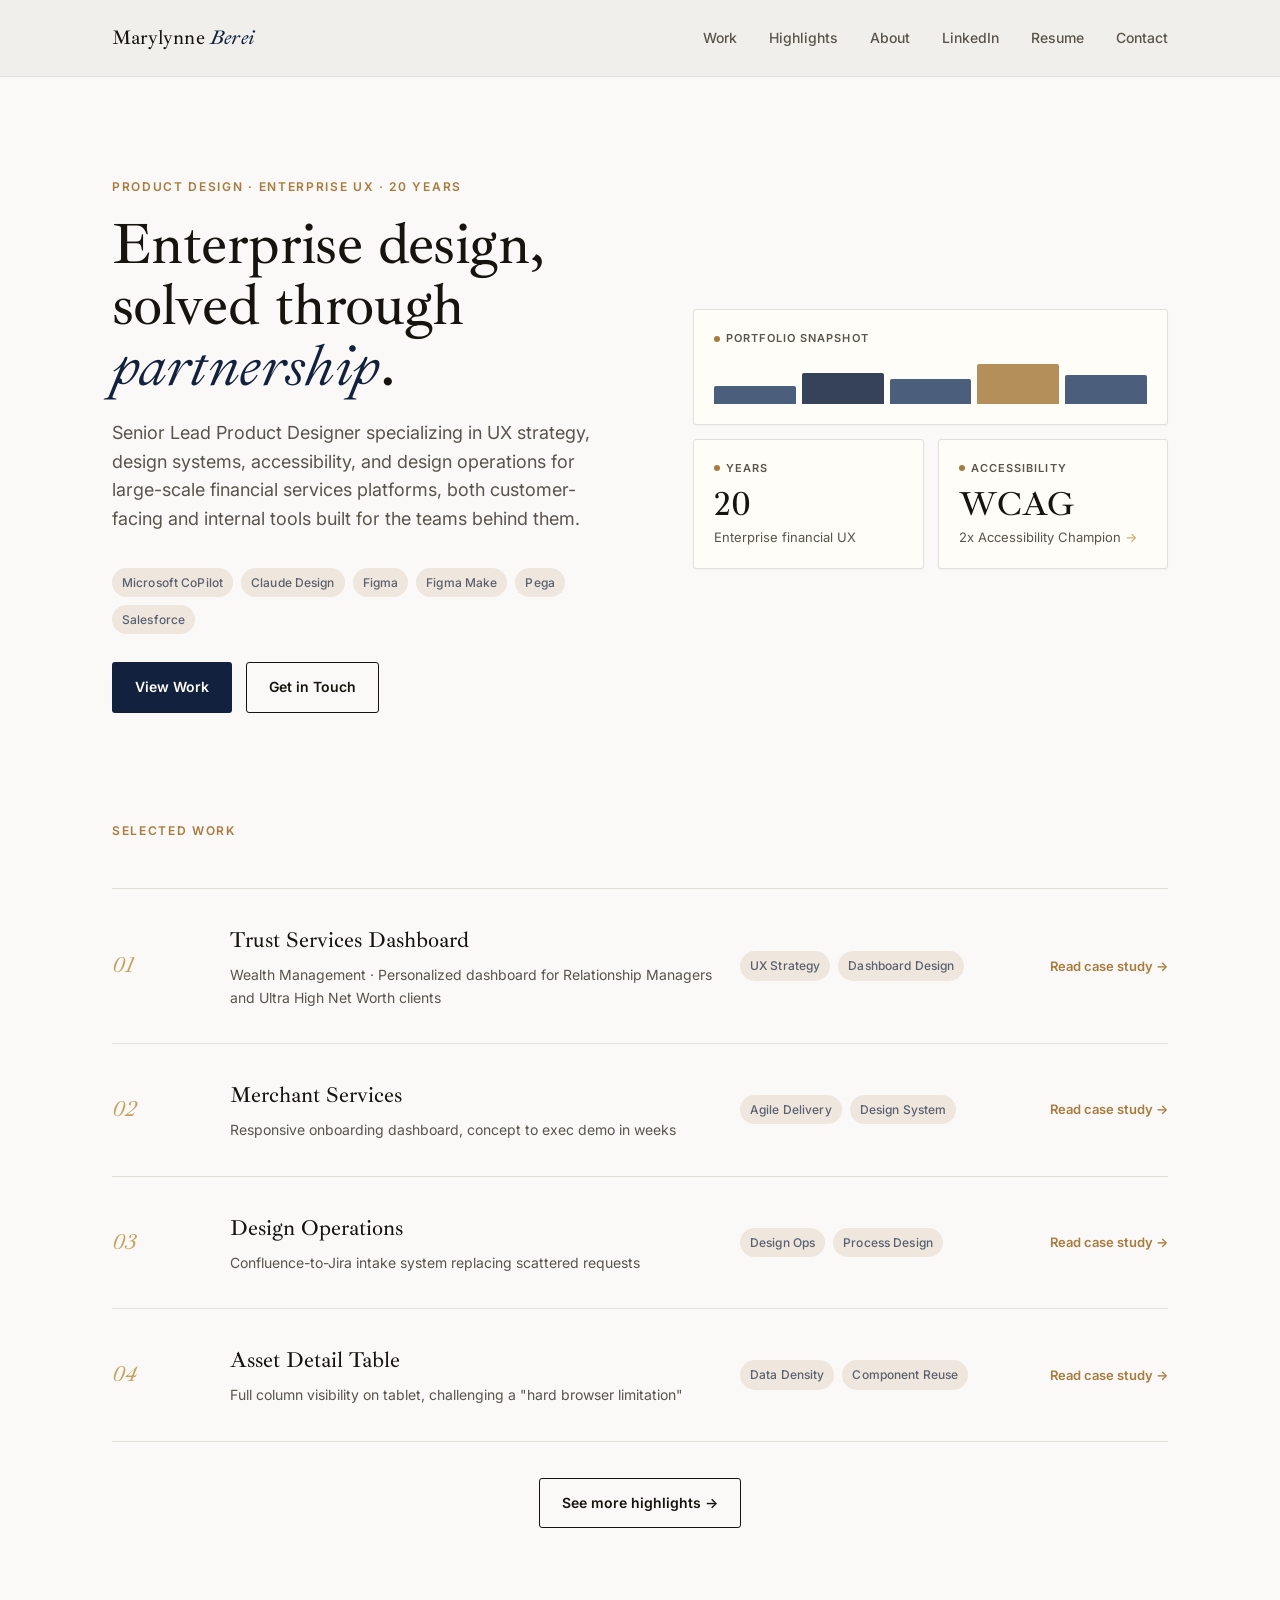
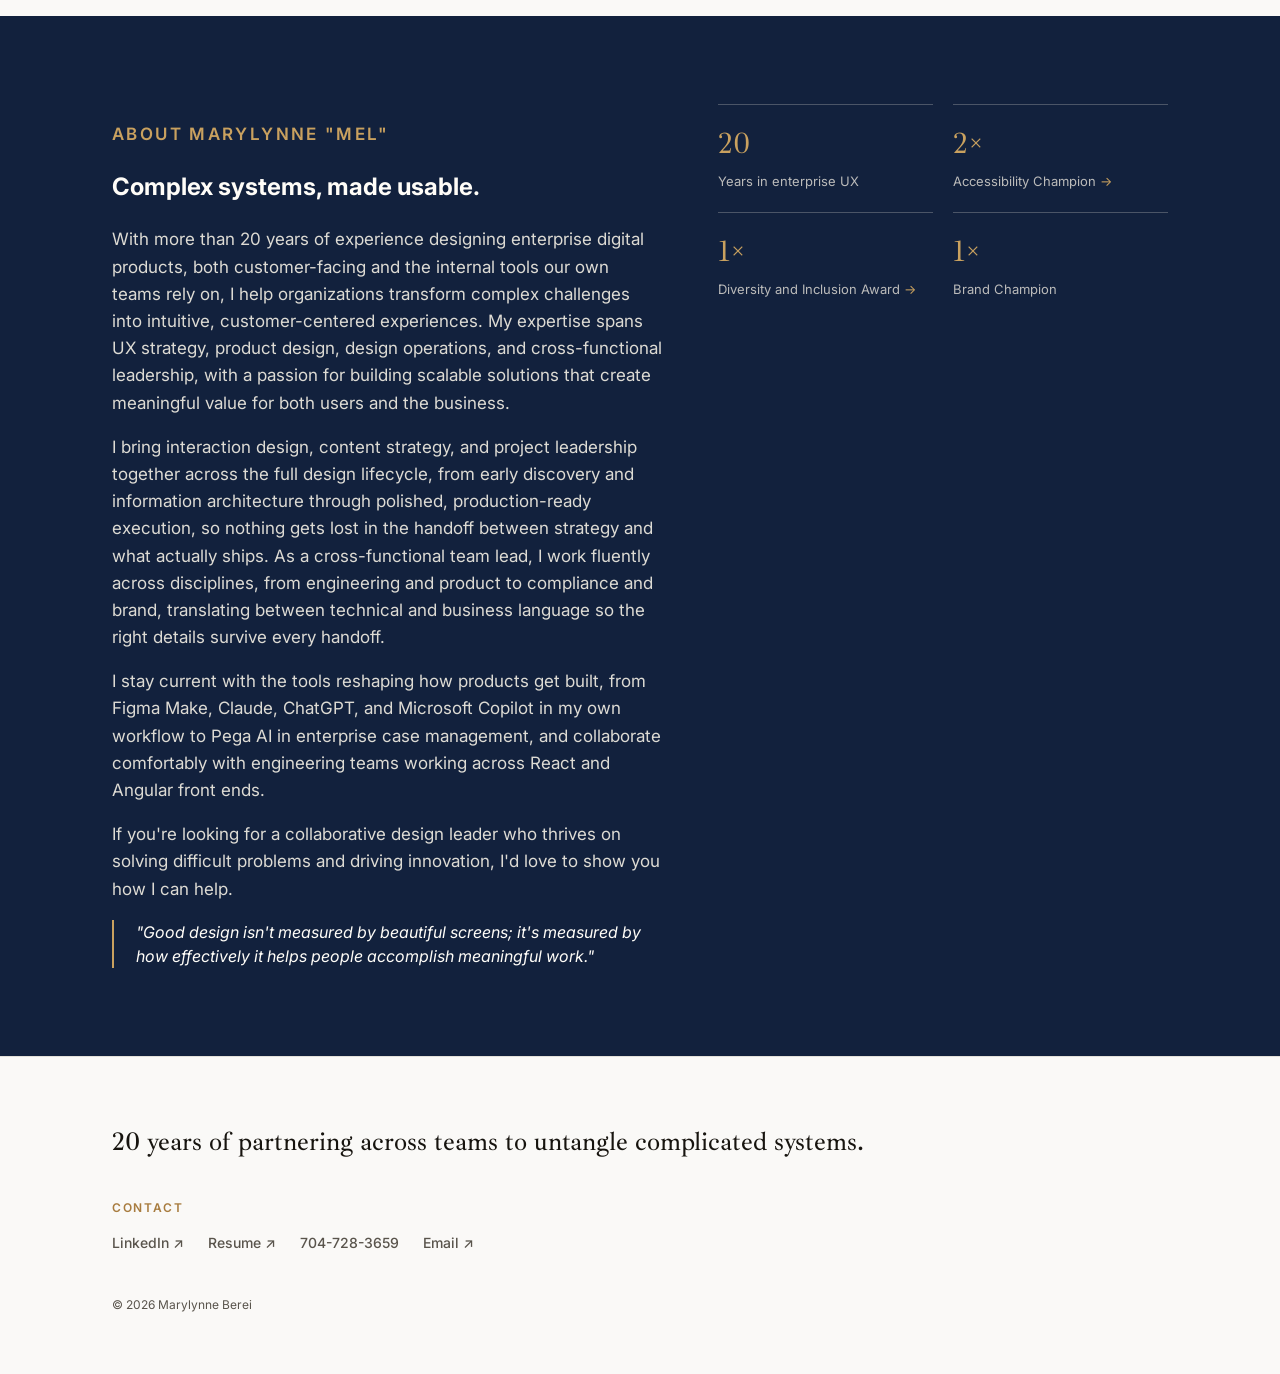
==== commit 17cc4884: "Add files via upload" ====
--- a/index.html
+++ b/index.html
@@ -75,9 +75,7 @@
   <section id="work" style="padding-top:40px;">
     <div class="wrap">
       <div class="section-head">
-        <p class="eyebrow">Selected Work</p>
-        <h2>UX Work That Moved the Needle at Wells Fargo</h2>
-      </div>
+        <p class="eyebrow">Selected Work</p>      </div>
 
       <div class="work-list">
         <a class="work-row" href="ifs-dash.html">
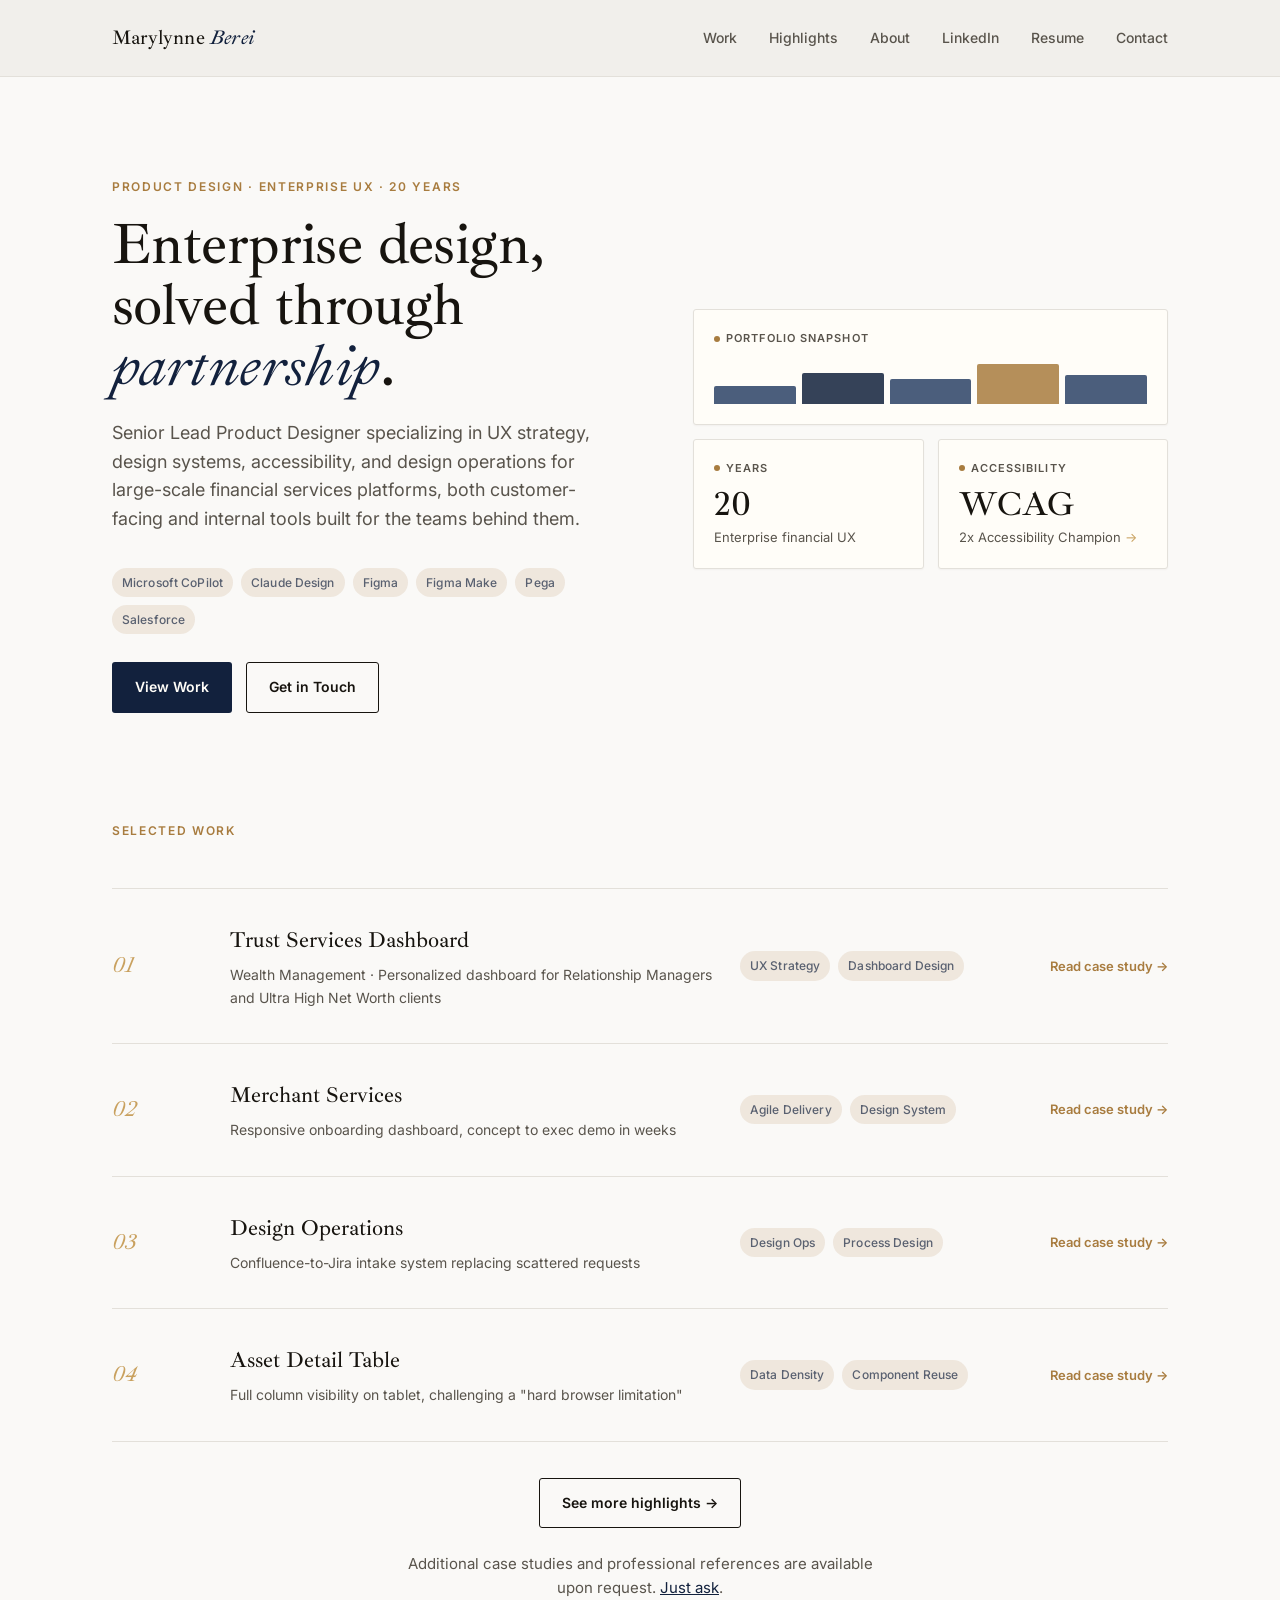
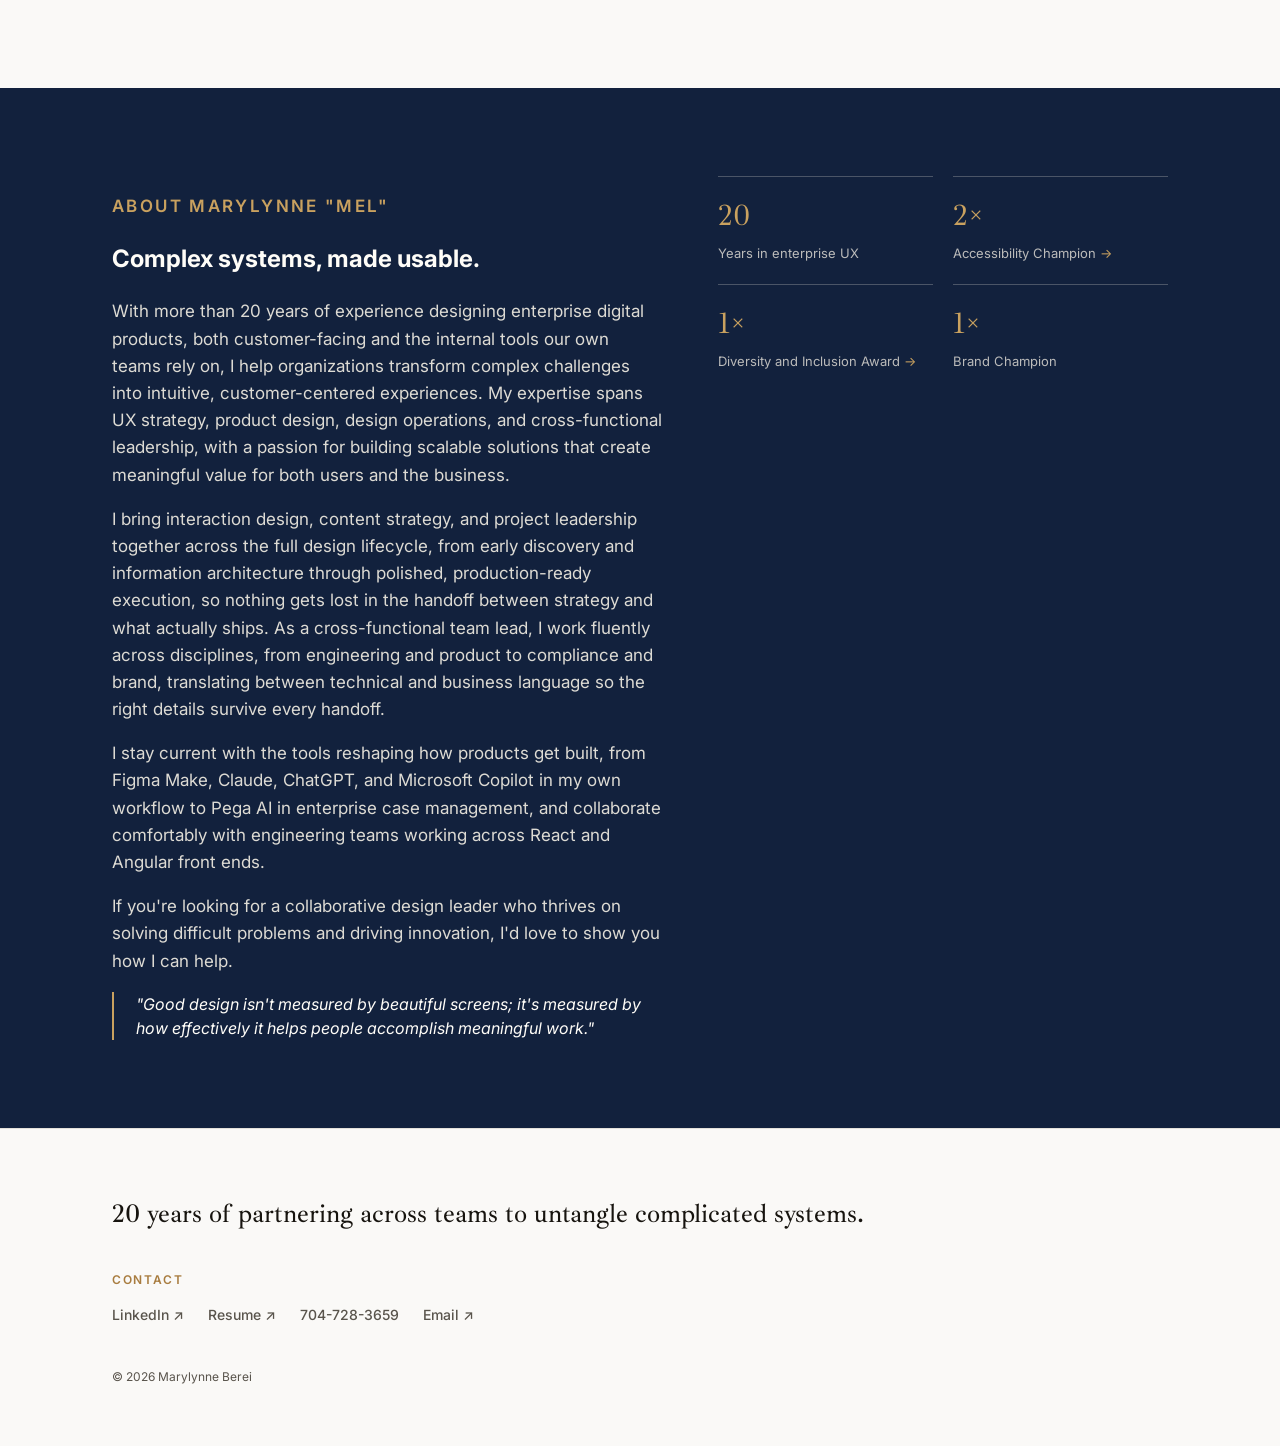
==== commit 1e9b2548: "Add files via upload" ====
--- a/index.html
+++ b/index.html
@@ -129,6 +129,7 @@
 
       <div style="text-align:center; margin-top:36px;">
         <a class="btn btn-ghost" href="more-work.html">See more highlights →</a>
+        <p style="margin:24px auto 0; max-width:52ch; font-size:15px; color:var(--ink-soft);">Additional case studies and professional references are available upon request. <a href="mailto:melb122@gmail.com?subject=Case%20studies%20and%20references" style="color:var(--teal);">Just ask</a>.</p>
       </div>
     </div>
   </section>
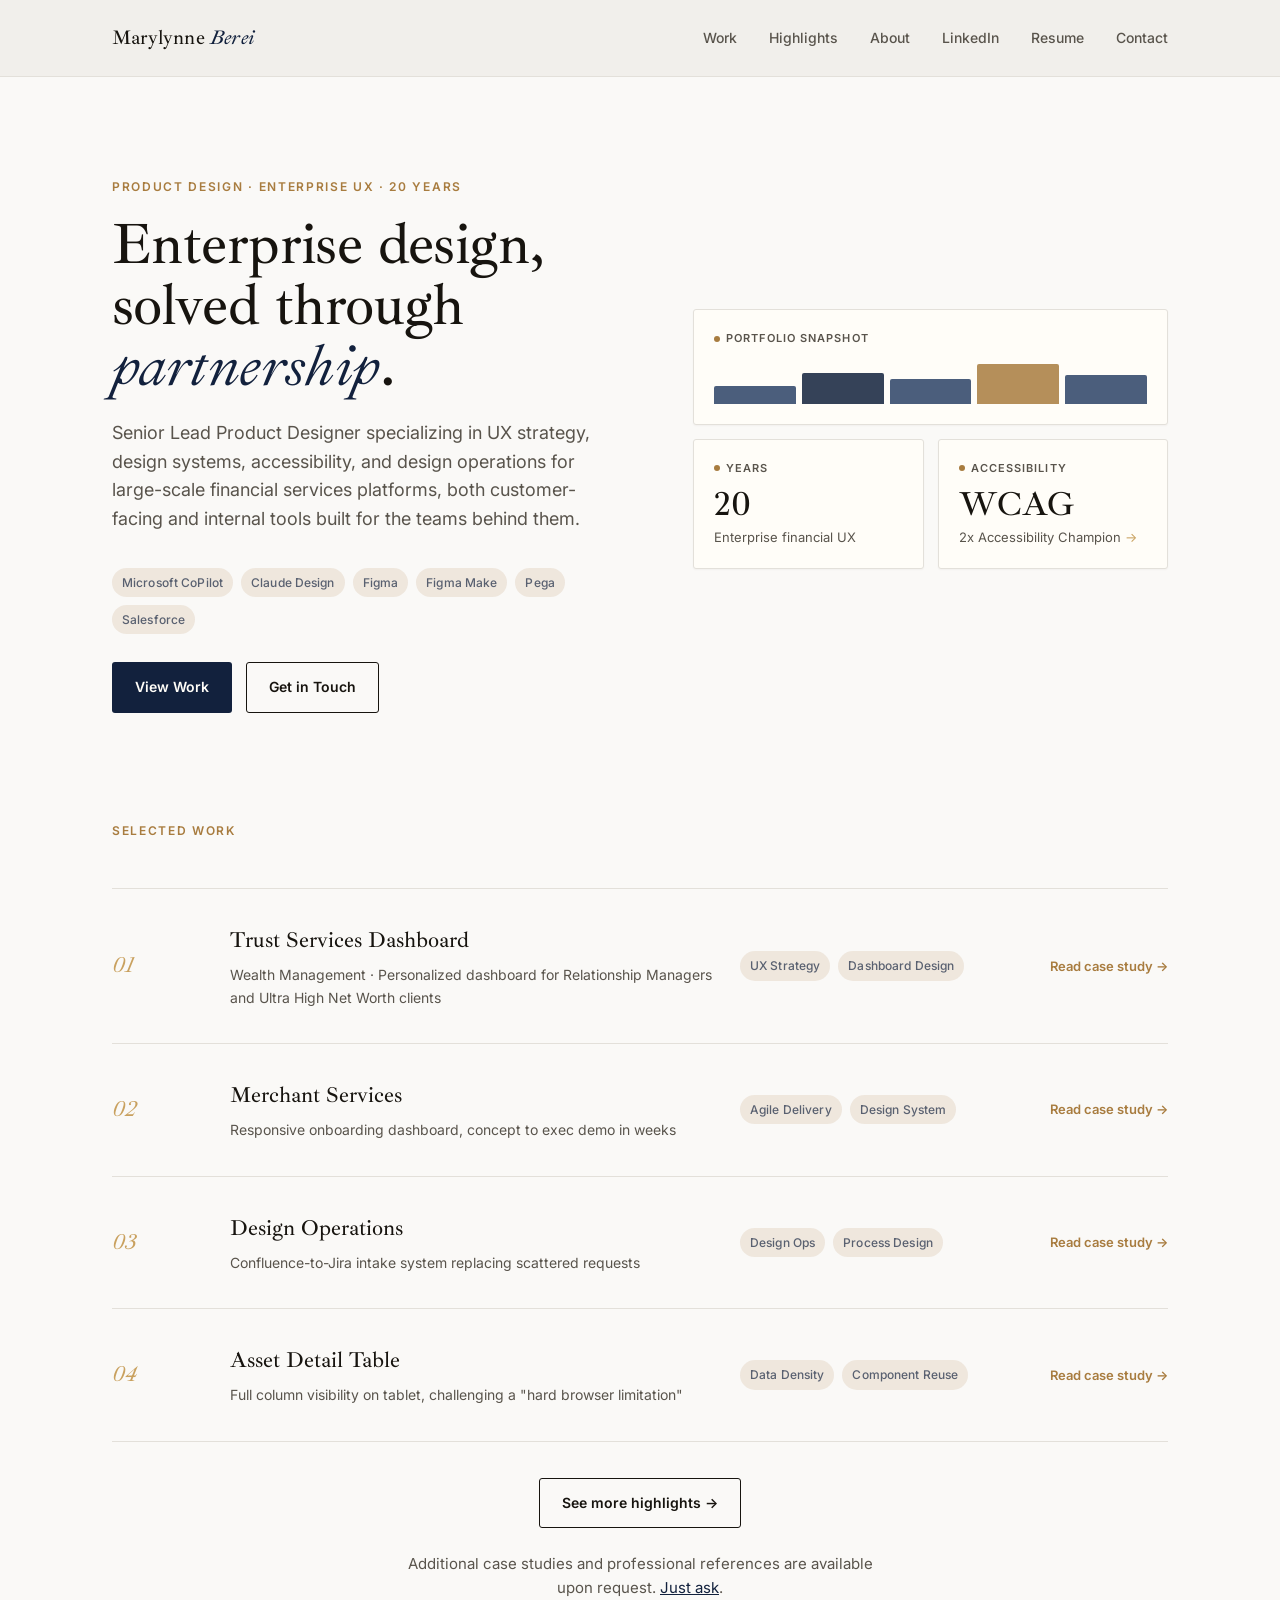
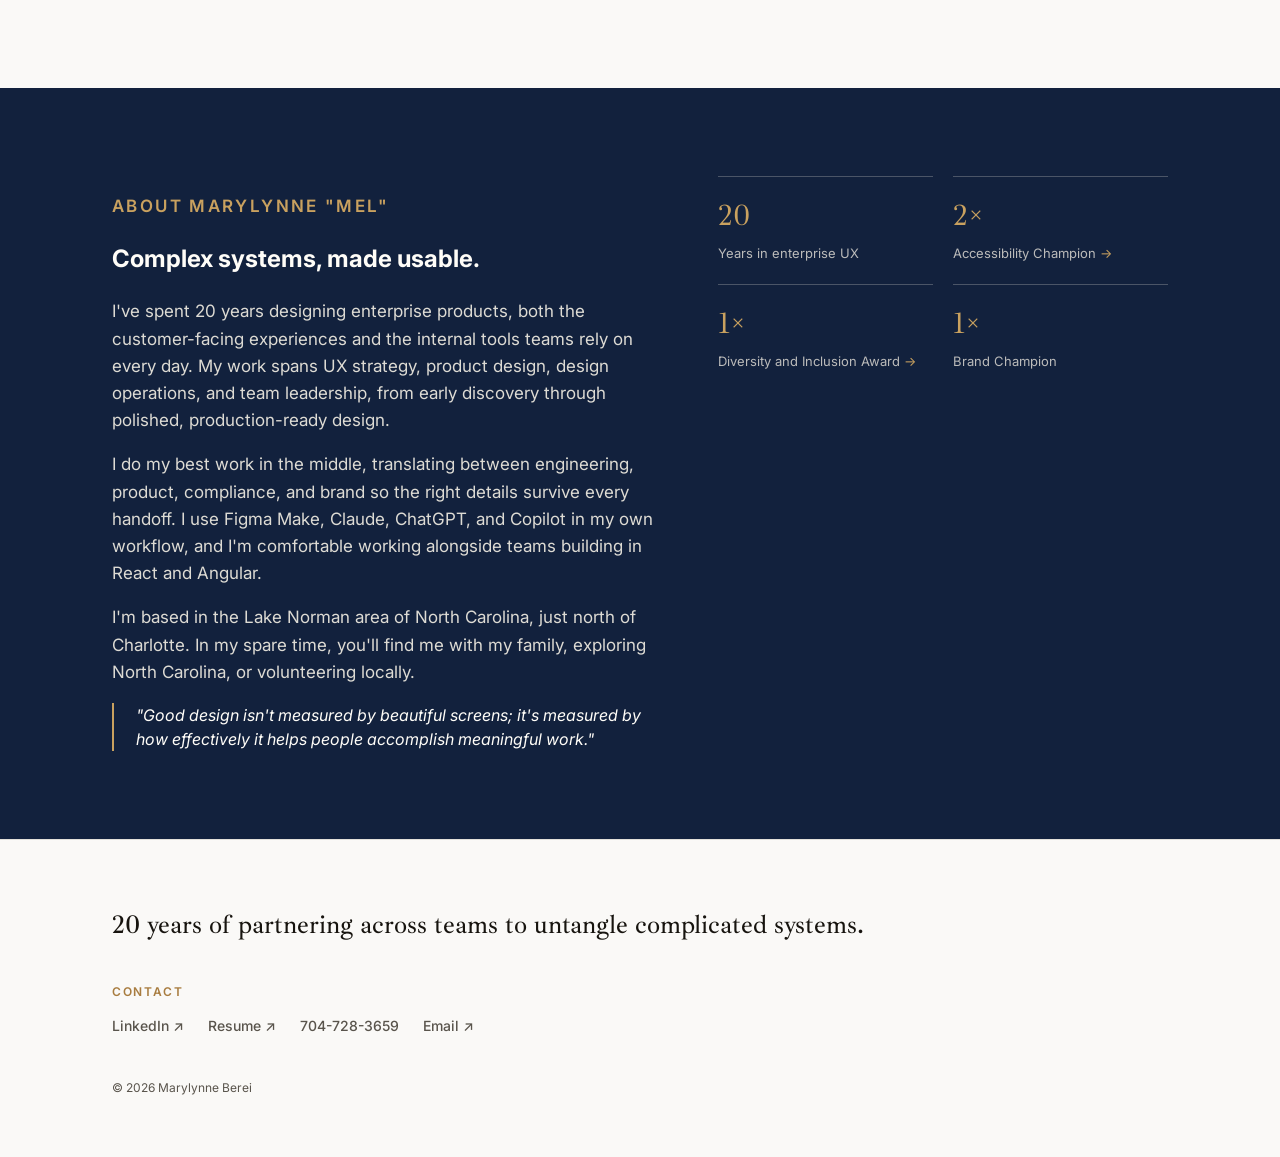
==== commit b0fe519e: "Add files via upload" ====
--- a/index.html
+++ b/index.html
@@ -139,10 +139,9 @@
       <div>
         <p class="eyebrow">About Marylynne "Mel"</p>
         <h2>Complex systems, made usable.</h2>
-        <p>With more than 20 years of experience designing enterprise digital products, both customer-facing and the internal tools our own teams rely on, I help organizations transform complex challenges into intuitive, customer-centered experiences. My expertise spans UX strategy, product design, design operations, and cross-functional leadership, with a passion for building scalable solutions that create meaningful value for both users and the business.</p>
-        <p>I bring interaction design, content strategy, and project leadership together across the full design lifecycle, from early discovery and information architecture through polished, production-ready execution, so nothing gets lost in the handoff between strategy and what actually ships. As a cross-functional team lead, I work fluently across disciplines, from engineering and product to compliance and brand, translating between technical and business language so the right details survive every handoff.</p>
-        <p>I stay current with the tools reshaping how products get built, from Figma Make, Claude, ChatGPT, and Microsoft Copilot in my own workflow to Pega AI in enterprise case management, and collaborate comfortably with engineering teams working across React and Angular front ends.</p>
-        <p>If you're looking for a collaborative design leader who thrives on solving difficult problems and driving innovation, I'd love to show you how I can help.</p>
+        <p>I've spent 20 years designing enterprise products, both the customer-facing experiences and the internal tools teams rely on every day. My work spans UX strategy, product design, design operations, and team leadership, from early discovery through polished, production-ready design.</p>
+        <p>I do my best work in the middle, translating between engineering, product, compliance, and brand so the right details survive every handoff. I use Figma Make, Claude, ChatGPT, and Copilot in my own workflow, and I'm comfortable working alongside teams building in React and Angular.</p>
+        <p>I'm based in the Lake Norman area of North Carolina, just north of Charlotte. In my spare time, you'll find me with my family, exploring North Carolina, or volunteering locally.</p>
         <blockquote style="font-family:var(--font-body); font-style:italic; font-weight:400;">"Good design isn't measured by beautiful screens; it's measured by how effectively it helps people accomplish meaningful work."</blockquote>
       </div>
       <div class="stat-list">
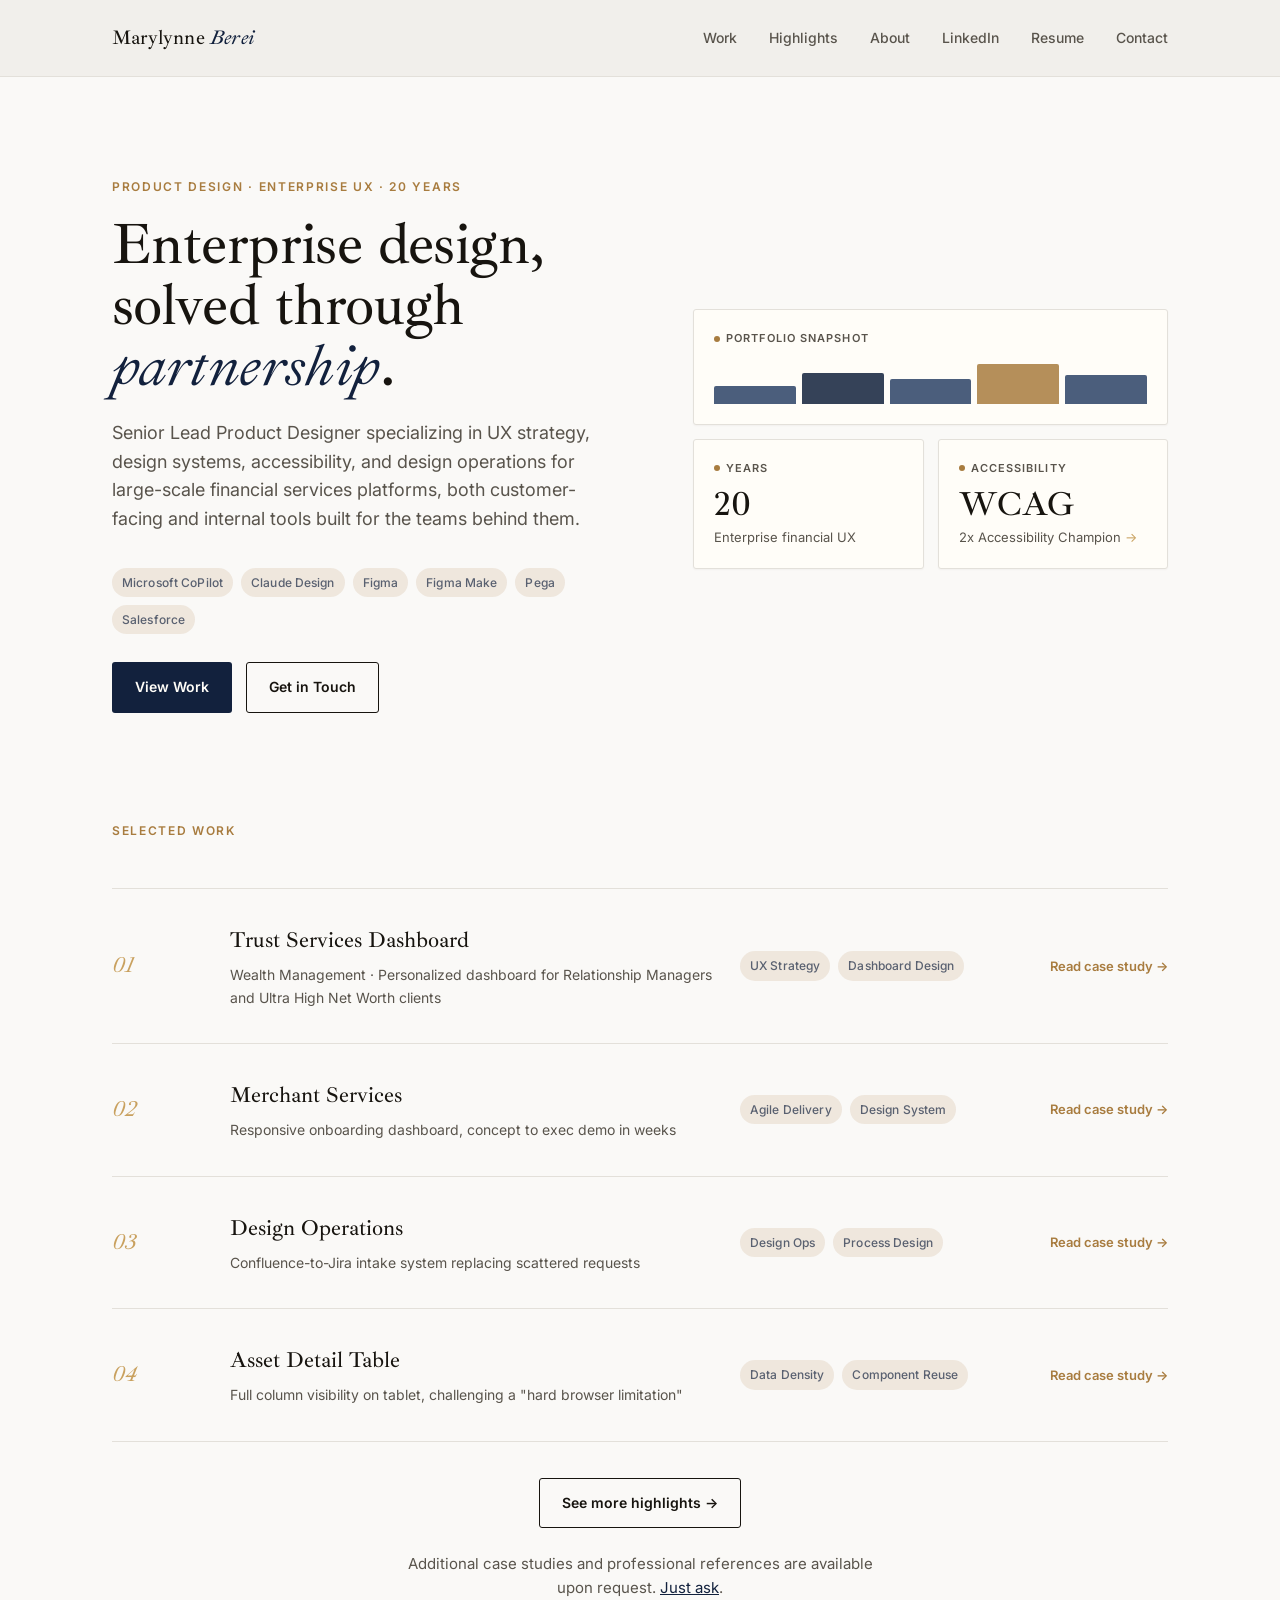
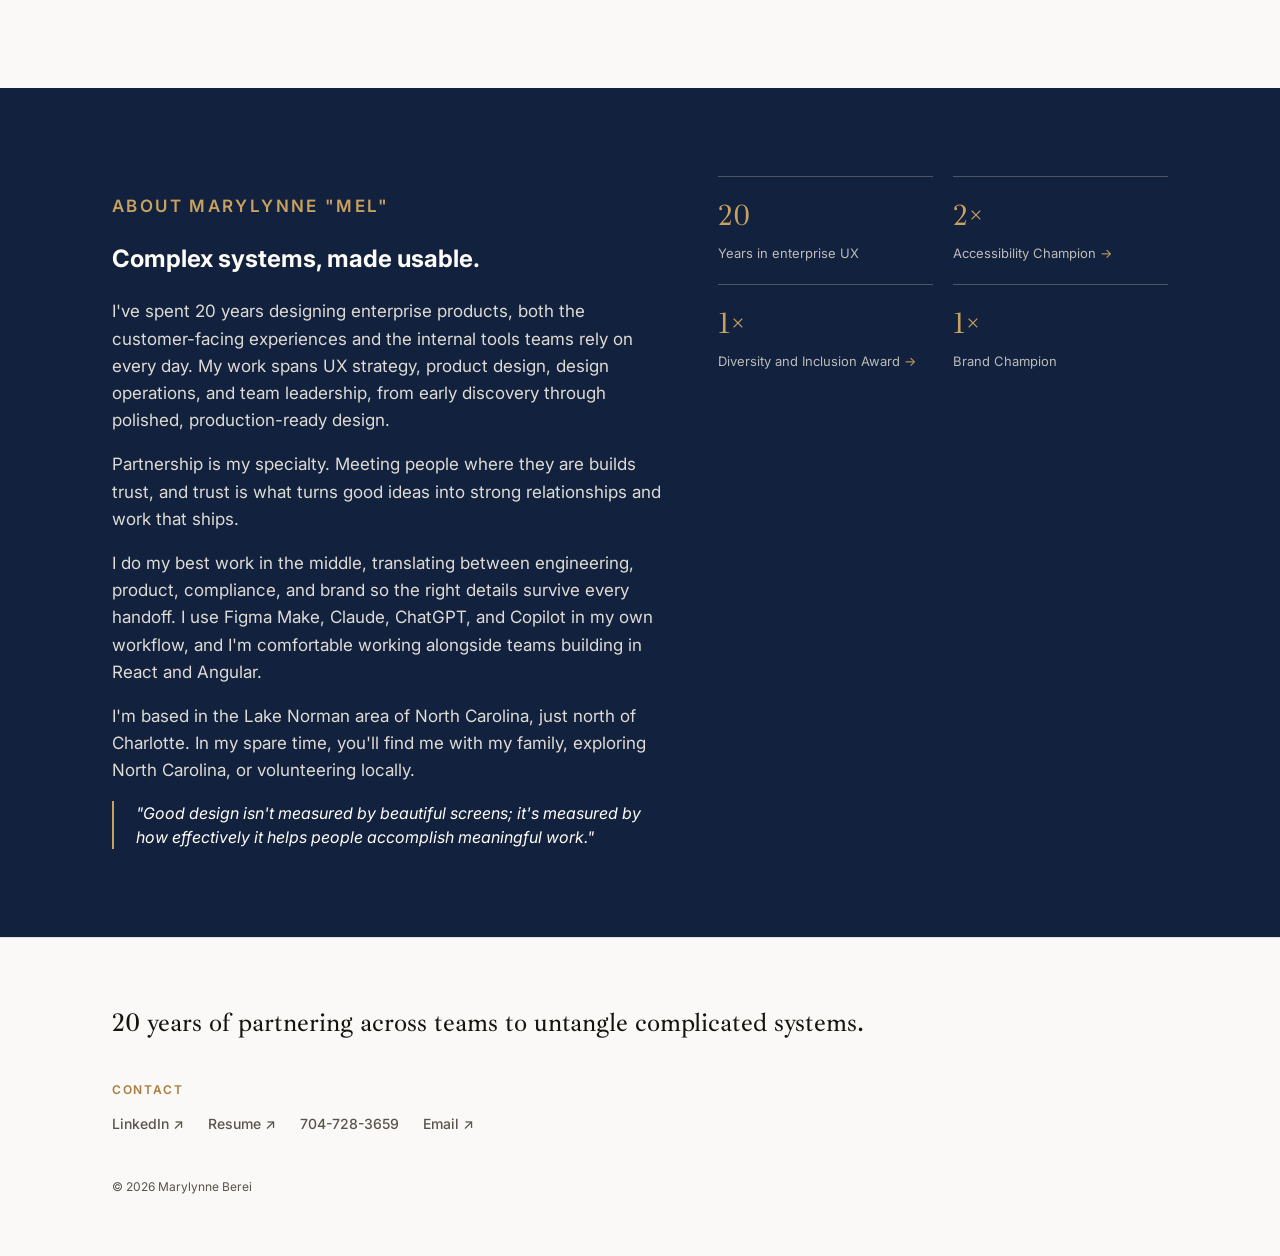
==== commit 6a23e57b: "Add files via upload" ====
--- a/index.html
+++ b/index.html
@@ -140,6 +140,7 @@
         <p class="eyebrow">About Marylynne "Mel"</p>
         <h2>Complex systems, made usable.</h2>
         <p>I've spent 20 years designing enterprise products, both the customer-facing experiences and the internal tools teams rely on every day. My work spans UX strategy, product design, design operations, and team leadership, from early discovery through polished, production-ready design.</p>
+        <p>Partnership is my specialty. Meeting people where they are builds trust, and trust is what turns good ideas into strong relationships and work that ships.</p>
         <p>I do my best work in the middle, translating between engineering, product, compliance, and brand so the right details survive every handoff. I use Figma Make, Claude, ChatGPT, and Copilot in my own workflow, and I'm comfortable working alongside teams building in React and Angular.</p>
         <p>I'm based in the Lake Norman area of North Carolina, just north of Charlotte. In my spare time, you'll find me with my family, exploring North Carolina, or volunteering locally.</p>
         <blockquote style="font-family:var(--font-body); font-style:italic; font-weight:400;">"Good design isn't measured by beautiful screens; it's measured by how effectively it helps people accomplish meaningful work."</blockquote>
